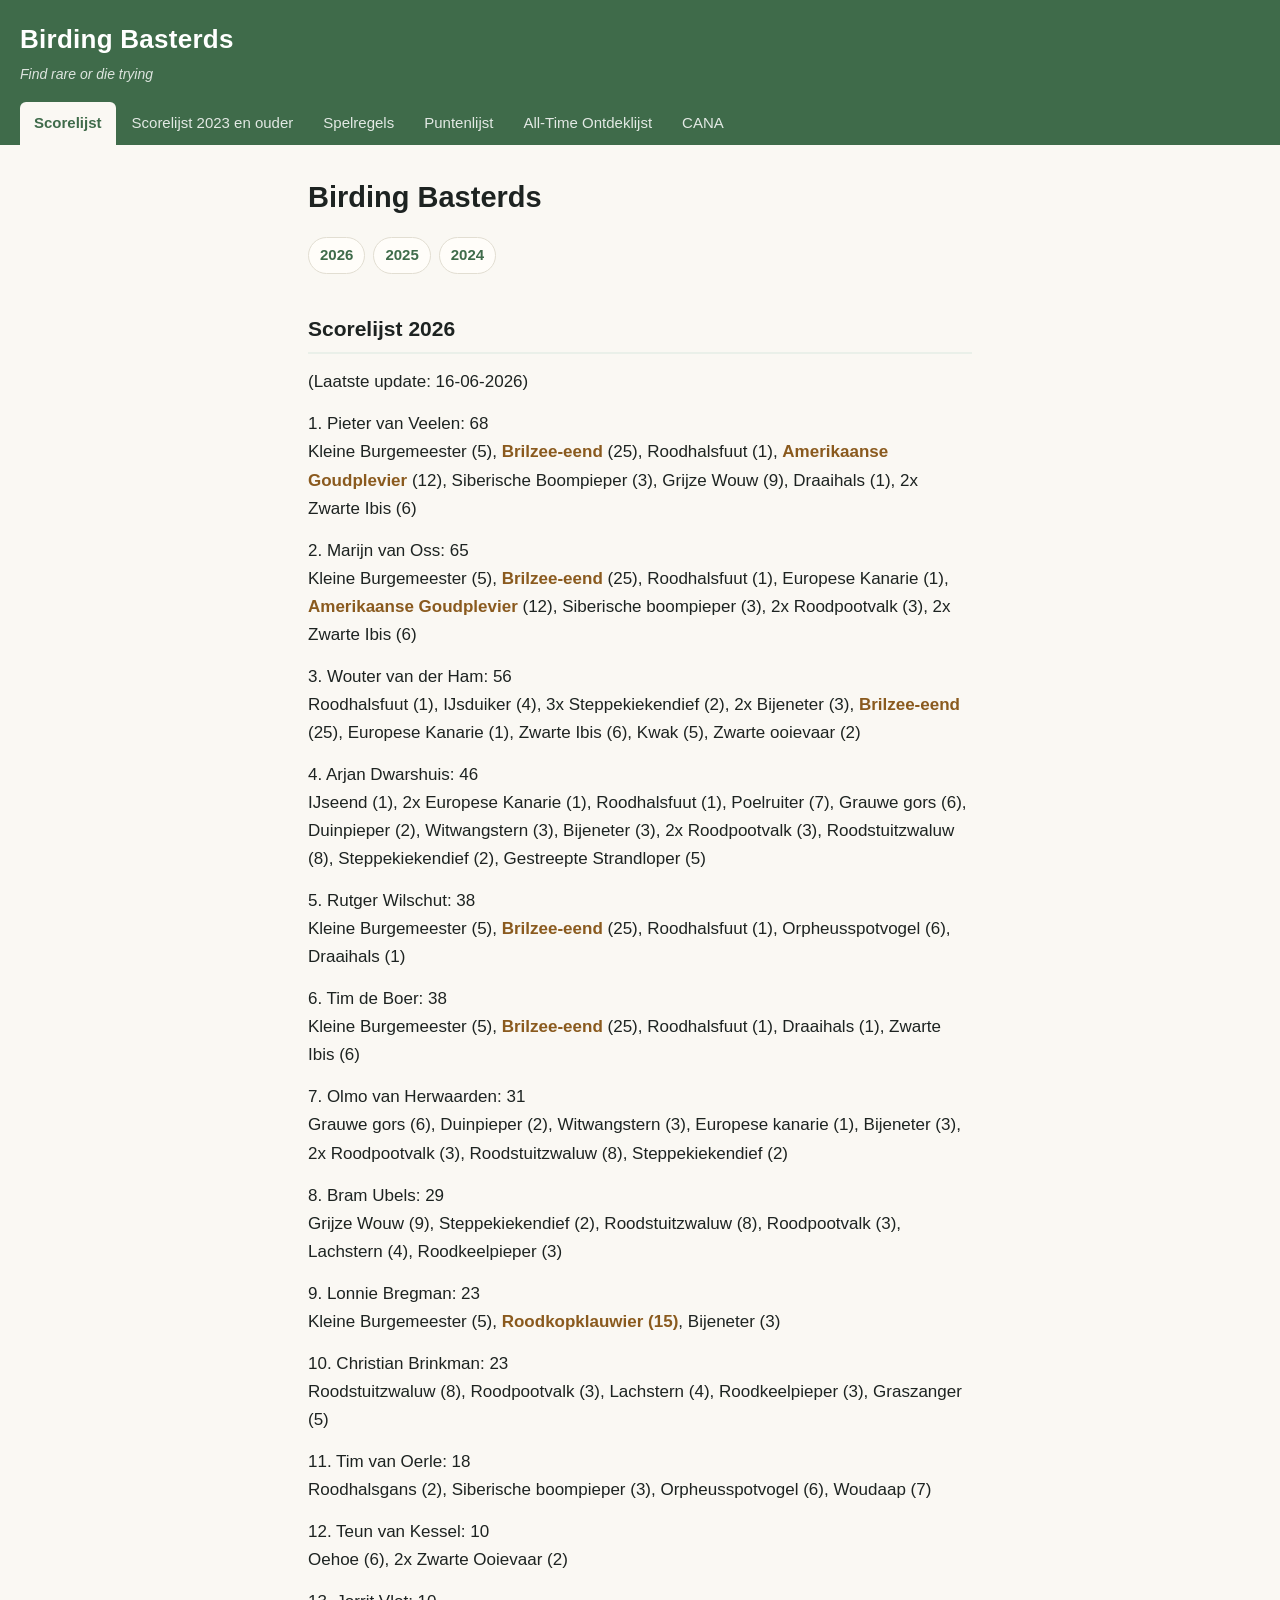
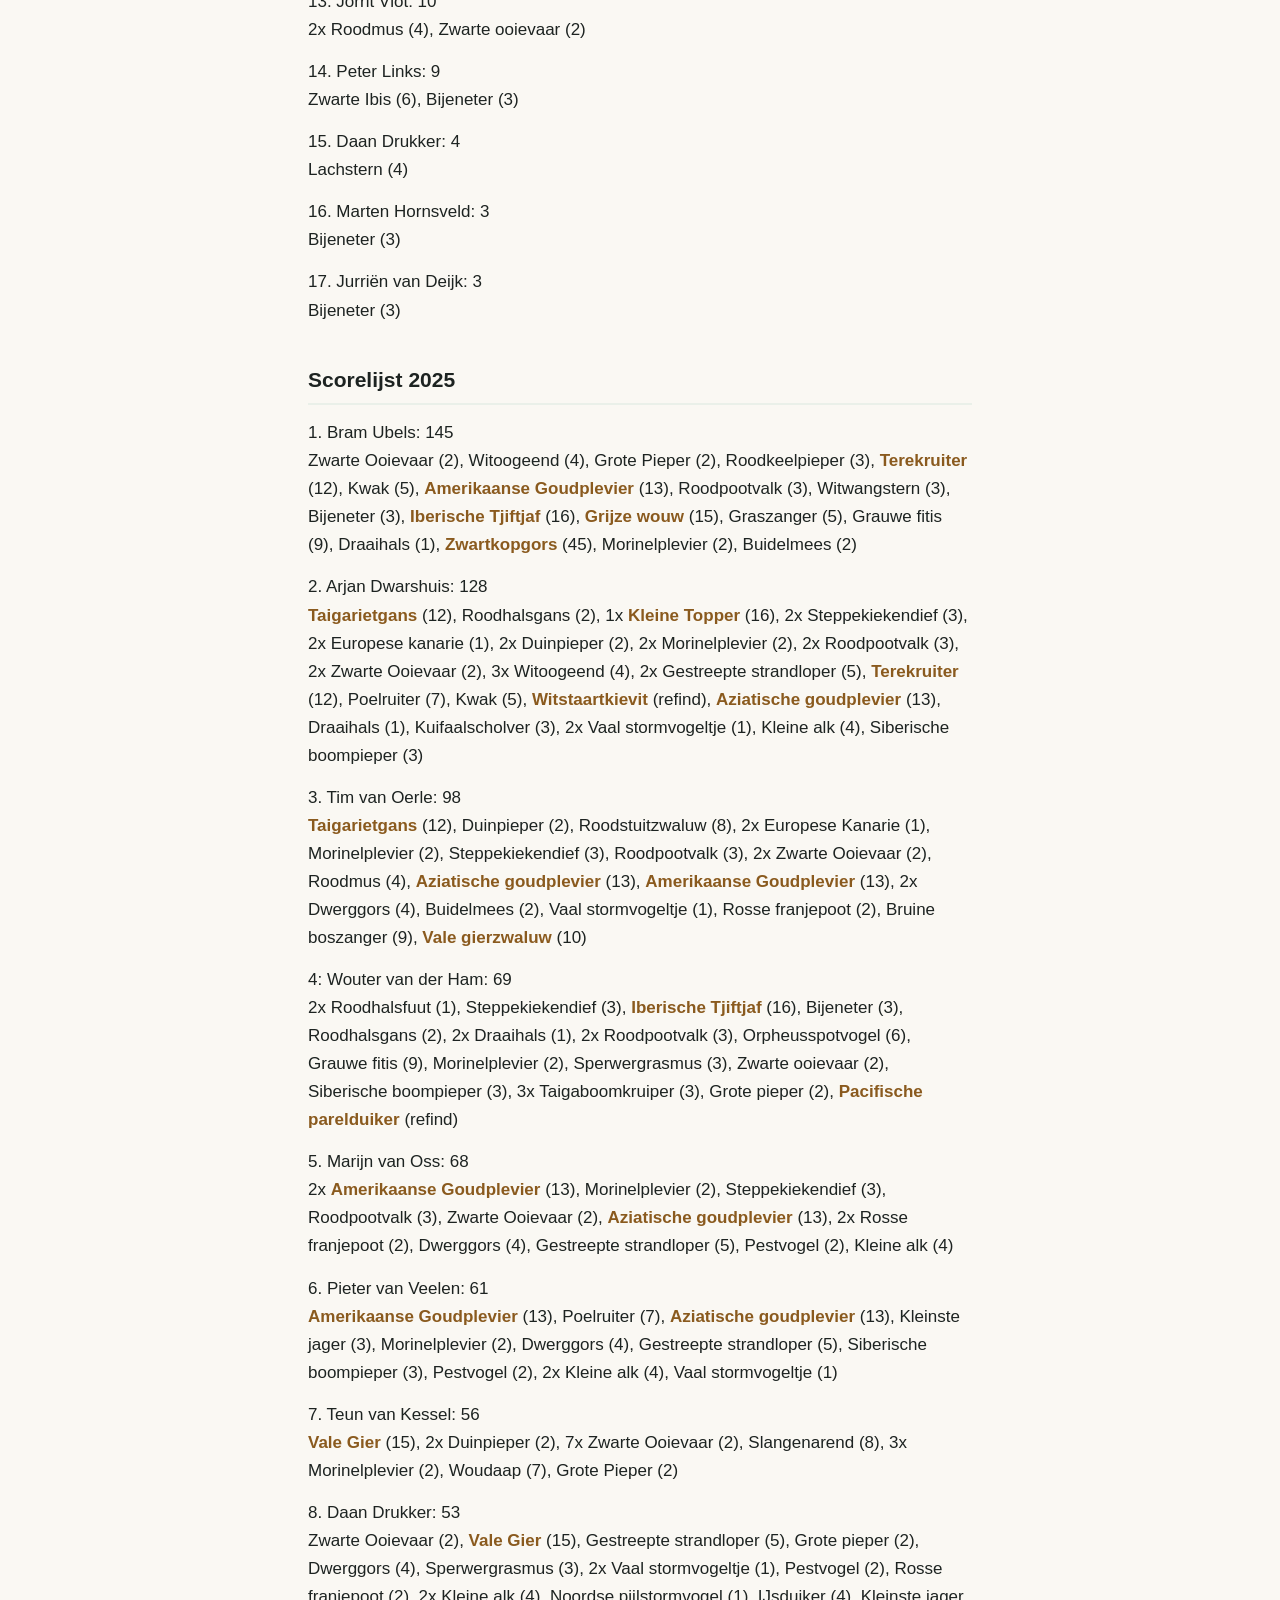
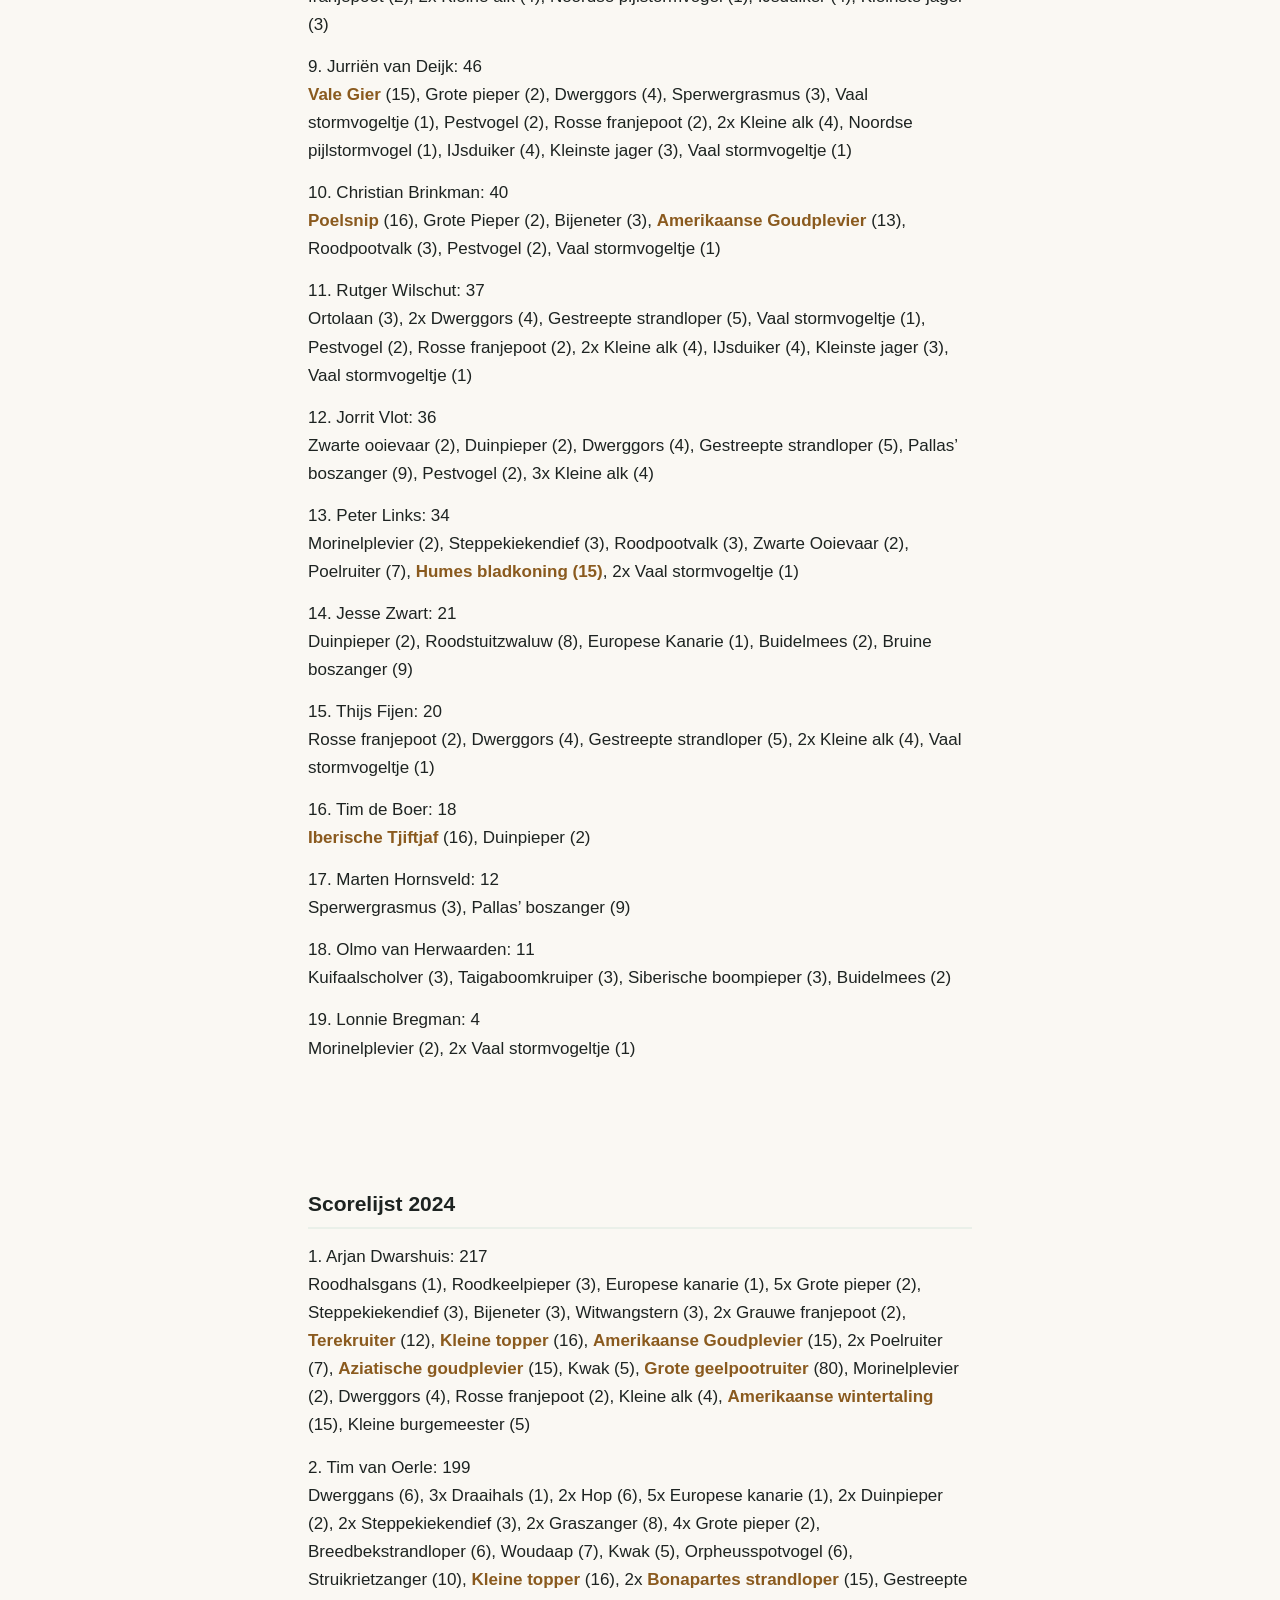
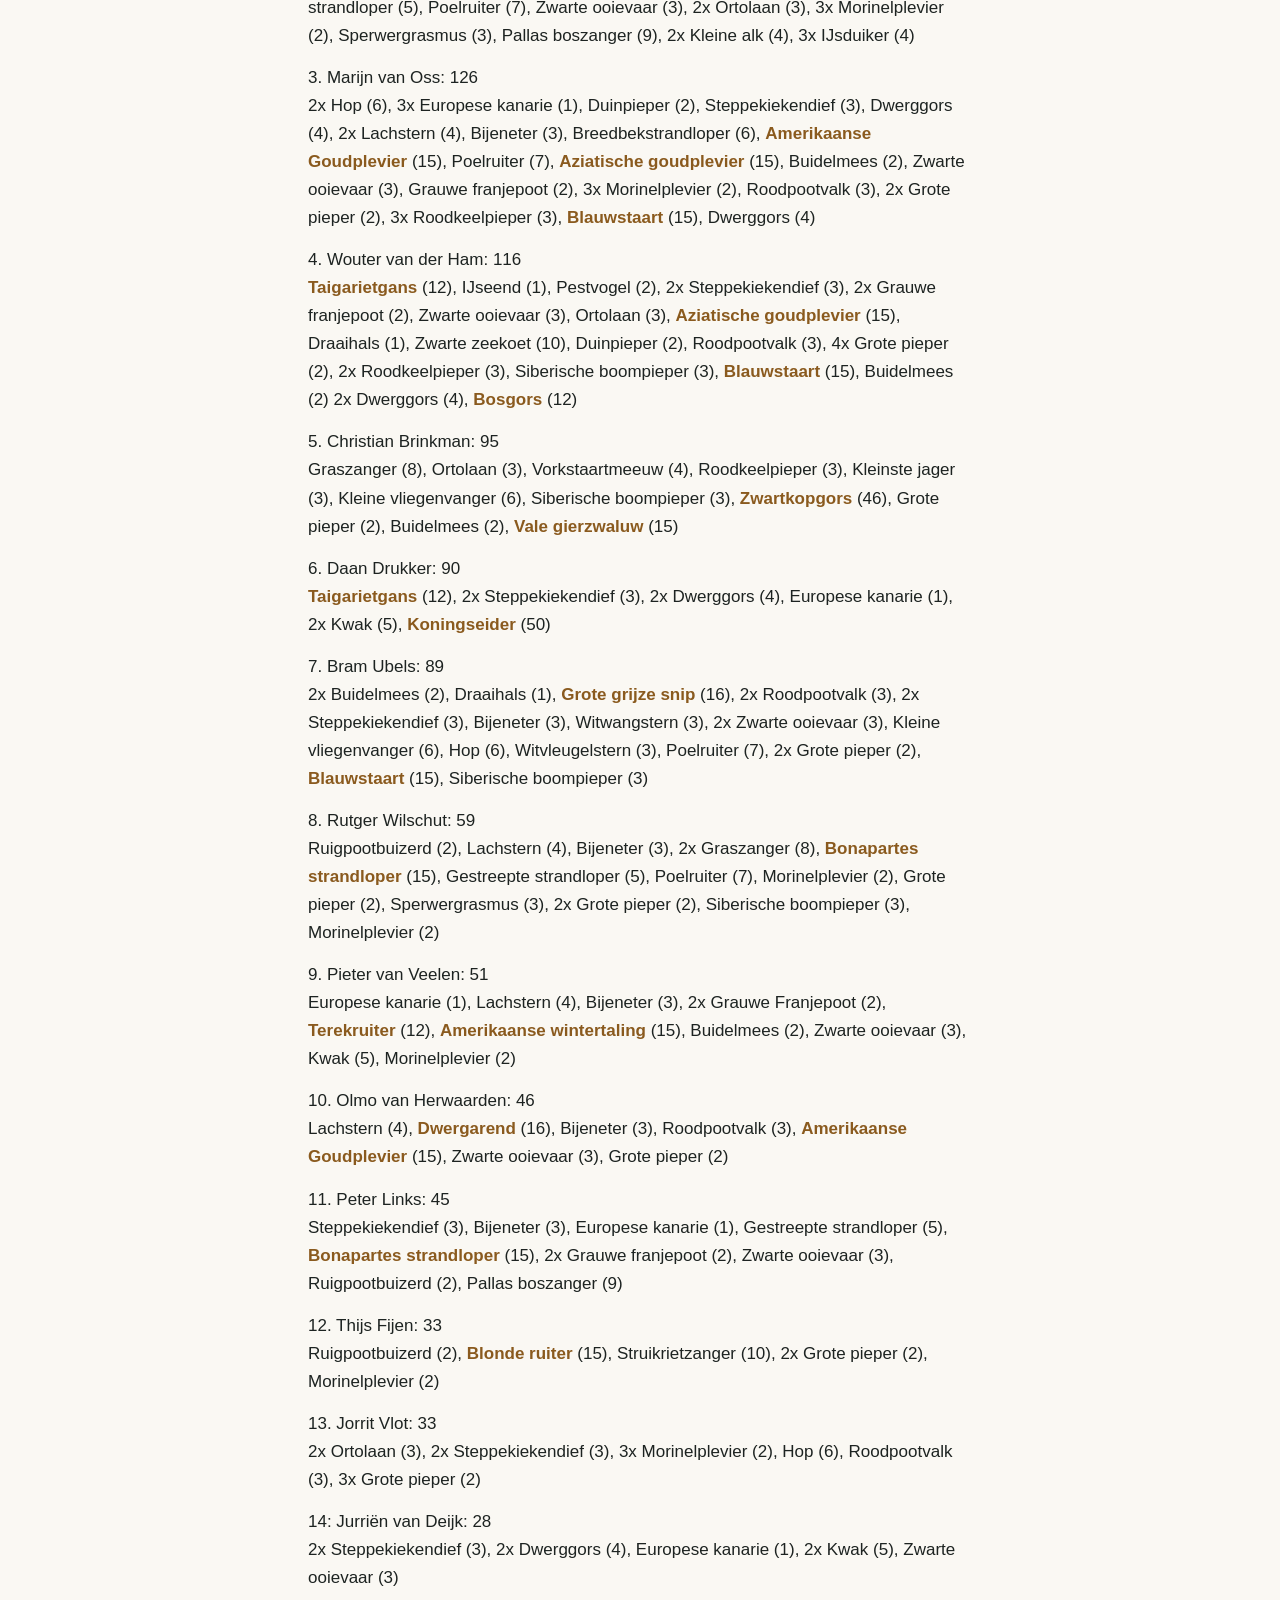
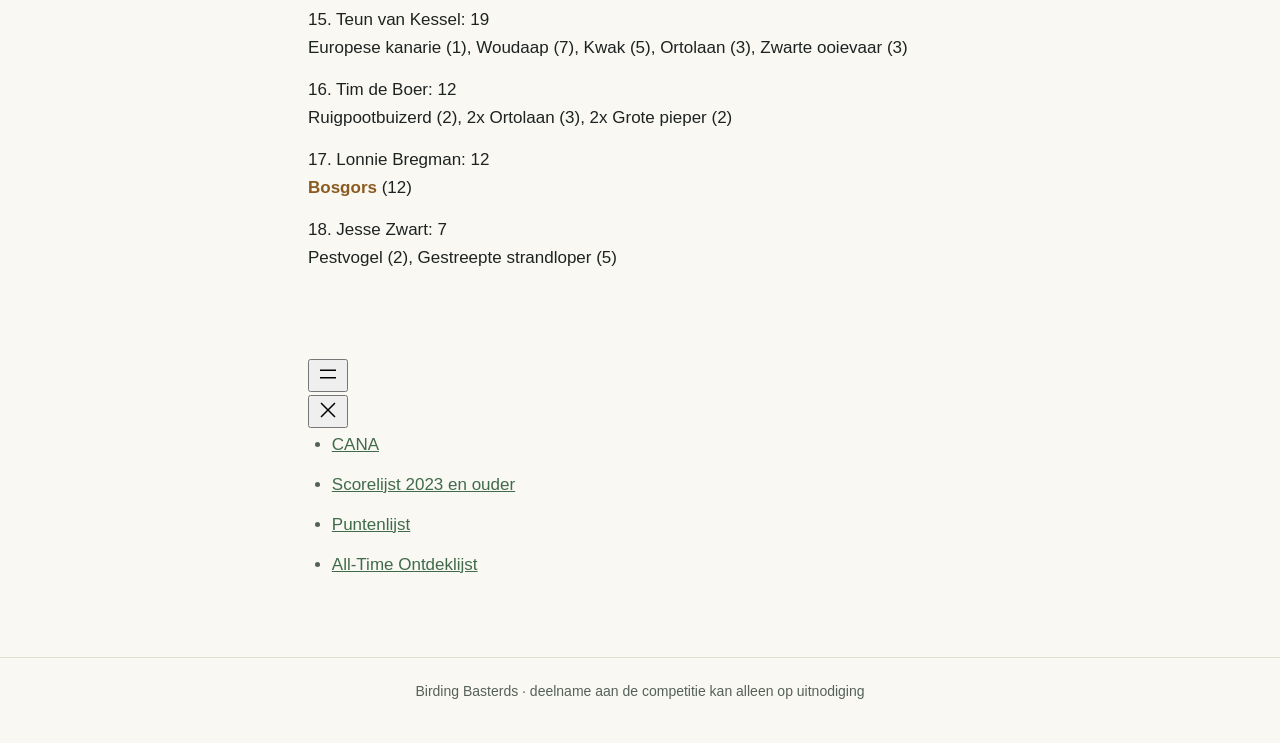
==== docs/index.html @ 986376b8 "Spelregels en CANA-lijst teruggezet uit de oude site De spelregels (puntentoekenning en de zes claim" ====
<!doctype html>
<html lang="nl">
<head>
<meta charset="utf-8">
<meta name="viewport" content="width=device-width, initial-scale=1">
<title>Birding Basterds</title>
<meta name="description" content="Scorelijst 2026 (Laatste update: 16-06-2026) 1. Pieter van Veelen: 68 Kleine Burgemeester (5), Brilzee-eend (25), Roodhalsfuut (1), Amerikaanse Goudplev...">
<link rel="stylesheet" href="assets/style.css?v=d1066ccc">
<link rel="icon" href="data:image/svg+xml,<svg xmlns='http://www.w3.org/2000/svg' viewBox='0 0 100 100'><text y='.9em' font-size='90'>&#129413;</text></svg>">
</head>
<body data-page="index">
<header class="site">
  <a class="brand" href="">
    <span class="brand__name">Birding Basterds</span>
    <span class="brand__motto">Find rare or die trying</span>
  </a>
  <nav class="nav"><a href="./" aria-current="page">Scorelijst</a><a href="scorelijst-archief/">Scorelijst 2023 en ouder</a><a href="spelregels/">Spelregels</a><a href="puntenlijst/">Puntenlijst</a><a href="all-time-ontdeklijst/">All-Time Ontdeklijst</a><a href="cana/">CANA</a></nav>
</header>
<main class="wrap">
  <h1>Birding Basterds</h1>
  <ul class="years"><li><a href="#s2026">2026</a></li><li><a href="#s2025">2025</a></li><li><a href="#s2024">2024</a></li></ul>
<h2 id="s2026">Scorelijst 2026</h2>

<p class="update">(Laatste update: 16-06-2026)</p>

<p>1. Pieter van Veelen: 68<br>Kleine Burgemeester (5), <strong>Brilzee-eend</strong> (25), Roodhalsfuut (1), <strong>Amerikaanse Goudplevier</strong> (12), Siberische Boompieper (3), Grijze Wouw (9), Draaihals (1), 2x Zwarte Ibis (6)</p>

<p>2. Marijn van Oss: 65<br>Kleine Burgemeester (5), <strong>Brilzee-eend</strong> (25), Roodhalsfuut (1), Europese Kanarie (1), <strong>Amerikaanse Goudplevier</strong> (12), Siberische boompieper (3), 2x Roodpootvalk (3), 2x Zwarte Ibis (6)</p>

<p>3. Wouter van der Ham: 56<br>Roodhalsfuut (1), IJsduiker (4), 3x Steppekiekendief (2), 2x Bijeneter (3), <strong>Brilzee-eend</strong> (25), Europese Kanarie (1), Zwarte Ibis (6), Kwak (5), Zwarte ooievaar (2)</p>

<p>4. Arjan Dwarshuis: 46<br>IJseend (1), 2x Europese Kanarie (1), Roodhalsfuut (1), Poelruiter (7), Grauwe gors (6), Duinpieper (2), Witwangstern (3), Bijeneter (3), 2x Roodpootvalk (3), Roodstuitzwaluw (8), Steppekiekendief (2), Gestreepte Strandloper (5)</p>

<p>5. Rutger Wilschut: 38<br>Kleine Burgemeester (5), <strong>Brilzee-eend</strong> (25), Roodhalsfuut (1), Orpheusspotvogel (6), Draaihals (1)</p>

<p>6. Tim de Boer: 38<br>Kleine Burgemeester (5), <strong>Brilzee-eend</strong> (25), Roodhalsfuut (1), Draaihals (1), Zwarte Ibis (6)</p>

<p>7. Olmo van Herwaarden: 31<br>Grauwe gors (6), Duinpieper (2), Witwangstern (3), Europese kanarie (1), Bijeneter (3), 2x Roodpootvalk (3), Roodstuitzwaluw (8), Steppekiekendief (2)</p>

<p>8. Bram Ubels: 29<br>Grijze Wouw (9), Steppekiekendief (2), Roodstuitzwaluw (8), Roodpootvalk (3), Lachstern (4), Roodkeelpieper (3)</p>

<p>9. Lonnie Bregman: 23<br>Kleine Burgemeester (5), <strong>Roodkopklauwier (15)</strong>, Bijeneter (3)</p>

<p>10. Christian Brinkman: 23<br>Roodstuitzwaluw (8), Roodpootvalk (3), Lachstern (4), Roodkeelpieper (3), Graszanger (5)</p>

<p>11. Tim van Oerle: 18<br>Roodhalsgans (2), Siberische boompieper (3), Orpheusspotvogel (6), Woudaap (7)</p>

<p>12. Teun van Kessel: 10<br>Oehoe (6), 2x Zwarte Ooievaar (2)</p>

<p>13. Jorrit Vlot: 10<br>2x Roodmus (4), Zwarte ooievaar (2)</p>

<p>14. Peter Links: 9<br>Zwarte Ibis (6), Bijeneter (3)</p>

<p>15. Daan Drukker: 4<br>Lachstern (4)</p>

<p>16. Marten Hornsveld: 3<br>Bijeneter (3)</p>

<p>17. Jurriën van Deijk: 3<br>Bijeneter (3)</p>

<h2 id="s2025">Scorelijst 2025</h2>

<p>1. Bram Ubels: 145<br>Zwarte Ooievaar (2), Witoogeend (4), Grote Pieper (2), Roodkeelpieper (3), <strong>Terekruiter</strong> (12), Kwak (5), <strong>Amerikaanse Goudplevier</strong> (13), Roodpootvalk (3), Witwangstern (3), Bijeneter (3), <strong>Iberische Tjiftjaf</strong> (16), <strong>Grijze wouw </strong>(15), Graszanger (5), Grauwe fitis (9), Draaihals (1), <strong>Zwartkopgors </strong>(45), Morinelplevier (2), Buidelmees (2)</p>

<p>2. Arjan Dwarshuis: 128<br><strong>Taigarietgans</strong> (12), Roodhalsgans (2), 1x <strong>Kleine Topper</strong> (16), 2x Steppekiekendief (3), 2x Europese kanarie (1), 2x Duinpieper (2), 2x Morinelplevier (2), 2x Roodpootvalk (3), 2x Zwarte Ooievaar (2), 3x Witoogeend (4), 2x Gestreepte strandloper (5), <strong>Terekruiter</strong> (12), Poelruiter (7), Kwak (5), <strong>Witstaartkievit</strong> (refind), <strong>Aziatische goudplevier</strong> (13), Draaihals (1), Kuifaalscholver (3), 2x Vaal stormvogeltje (1), Kleine alk (4), Siberische boompieper (3)</p>

<p>3. Tim van Oerle: 98<br><strong>Taigarietgans</strong> (12), Duinpieper (2), Roodstuitzwaluw (8), 2x Europese Kanarie (1), Morinelplevier (2), Steppekiekendief (3), Roodpootvalk (3), 2x Zwarte Ooievaar (2), Roodmus (4), <strong>Aziatische goudplevier</strong> (13), <strong>Amerikaanse Goudplevier</strong> (13), 2x Dwerggors (4), Buidelmees (2), Vaal stormvogeltje (1), Rosse franjepoot (2), Bruine boszanger (9), <strong>Vale gierzwaluw</strong> (10)</p>

<p>4: Wouter van der Ham: 69<br>2x Roodhalsfuut (1), Steppekiekendief (3), <strong>Iberische Tjiftjaf</strong> (16), Bijeneter (3), Roodhalsgans (2), 2x Draaihals (1), 2x Roodpootvalk (3), Orpheusspotvogel (6), Grauwe fitis (9), Morinelplevier (2), Sperwergrasmus (3), Zwarte ooievaar (2), Siberische boompieper (3), 3x Taigaboomkruiper (3), Grote pieper (2), <strong>Pacifische parelduiker </strong>(refind)</p>

<p>5. Marijn van Oss: 68<br>2x <strong>Amerikaanse Goudplevier</strong> (13), Morinelplevier (2), Steppekiekendief (3), Roodpootvalk (3), Zwarte Ooievaar (2), <strong>Aziatische goudplevier</strong> (13), 2x Rosse franjepoot (2), Dwerggors (4), Gestreepte strandloper (5), Pestvogel (2), Kleine alk (4)</p>

<p>6. Pieter van Veelen: 61<br><strong>Amerikaanse Goudplevier</strong> (13), Poelruiter (7), <strong>Aziatische goudplevier</strong> (13), Kleinste jager (3), Morinelplevier (2), Dwerggors (4), Gestreepte strandloper (5), Siberische boompieper (3), Pestvogel (2), 2x Kleine alk (4), Vaal stormvogeltje (1)</p>

<p>7. Teun van Kessel: 56<br><strong>Vale Gier</strong> (15), 2x Duinpieper (2), 7x Zwarte Ooievaar (2), Slangenarend (8), 3x Morinelplevier (2), Woudaap (7), Grote Pieper (2)</p>

<p>8. Daan Drukker: 53<br>Zwarte Ooievaar (2), <strong>Vale Gier</strong> (15), Gestreepte strandloper (5), Grote pieper (2), Dwerggors (4), Sperwergrasmus (3), 2x Vaal stormvogeltje (1), Pestvogel (2), Rosse franjepoot (2), 2x Kleine alk (4), Noordse pijlstormvogel (1), IJsduiker (4), Kleinste jager (3)</p>

<p>9. Jurriën van Deijk: 46<br><strong>Vale Gier</strong> (15), Grote pieper (2), Dwerggors (4), Sperwergrasmus (3), Vaal stormvogeltje (1), Pestvogel (2), Rosse franjepoot (2), 2x Kleine alk (4), Noordse pijlstormvogel (1), IJsduiker (4), Kleinste jager (3), Vaal stormvogeltje (1)</p>

<p>10. Christian Brinkman: 40<br><strong>Poelsnip</strong> (16), Grote Pieper (2), Bijeneter (3), <strong>Amerikaanse Goudplevier</strong> (13), Roodpootvalk (3), Pestvogel (2), Vaal stormvogeltje (1)</p>

<p>11. Rutger Wilschut: 37<br>Ortolaan (3), 2x Dwerggors (4), Gestreepte strandloper (5), Vaal stormvogeltje (1), Pestvogel (2), Rosse franjepoot (2), 2x Kleine alk (4), IJsduiker (4), Kleinste jager (3), Vaal stormvogeltje (1)</p>

<p>12. Jorrit Vlot: 36<br>Zwarte ooievaar (2), Duinpieper (2), Dwerggors (4), Gestreepte strandloper (5), Pallas&#8217; boszanger (9), Pestvogel (2), 3x Kleine alk (4)</p>

<p>13. Peter Links: 34<br>Morinelplevier (2), Steppekiekendief (3), Roodpootvalk (3), Zwarte Ooievaar (2), Poelruiter (7), <strong>Humes bladkoning (15)</strong>, 2x Vaal stormvogeltje (1)</p>

<p>14. Jesse Zwart: 21<br>Duinpieper (2), Roodstuitzwaluw (8), Europese Kanarie (1), Buidelmees (2), Bruine boszanger (9)</p>

<p>15. Thijs Fijen: 20<br>Rosse franjepoot (2), Dwerggors (4), Gestreepte strandloper (5), 2x Kleine alk (4), Vaal stormvogeltje (1)</p>

<p>16. Tim de Boer: 18<br><strong>Iberische Tjiftjaf</strong> (16), Duinpieper (2)</p>

<p>17. Marten Hornsveld: 12<br>Sperwergrasmus (3), Pallas&#8217; boszanger (9) </p>

<p>18. Olmo van Herwaarden: 11<br>Kuifaalscholver (3), Taigaboomkruiper (3), Siberische boompieper (3), Buidelmees (2)</p>

<p>19. Lonnie Bregman: 4<br>Morinelplevier (2), 2x Vaal stormvogeltje (1)</p>

<div style="padding-top:8vh;padding-bottom:8vh">
<h2 id="s2024">Scorelijst 2024</h2>

<p>1. Arjan Dwarshuis: 217 <br>Roodhalsgans (1), Roodkeelpieper (3), Europese kanarie (1), 5x Grote pieper (2), Steppekiekendief (3), Bijeneter (3), Witwangstern (3), 2x Grauwe franjepoot (2), <strong>Terekruiter</strong> (12), <strong>Kleine topper</strong> (16), <strong>Amerikaanse Goudplevier</strong> (15), 2x Poelruiter (7), <strong>Aziatische goudplevier</strong> (15), Kwak (5), <strong>Grote geelpootruiter</strong> (80), Morinelplevier (2), Dwerggors (4), Rosse franjepoot (2), Kleine alk (4), <strong>Amerikaanse wintertaling</strong> (15), Kleine burgemeester (5)</p>

<p>2. Tim van Oerle: 199<br>Dwerggans (6), 3x Draaihals (1), 2x Hop (6), 5x Europese kanarie (1), 2x Duinpieper (2), 2x Steppekiekendief (3), 2x Graszanger (8), 4x Grote pieper (2), Breedbekstrandloper (6), Woudaap (7), Kwak (5), Orpheusspotvogel (6), Struikrietzanger (10), <strong>Kleine topper</strong> (16), 2x <strong>Bonapartes strandloper</strong> (15), Gestreepte strandloper (5), Poelruiter (7), Zwarte ooievaar (3), 2x Ortolaan (3), 3x Morinelplevier (2), Sperwergrasmus (3), Pallas boszanger (9), 2x Kleine alk (4), 3x IJsduiker (4)</p>

<p>3. Marijn van Oss: 126 <br>2x Hop (6), 3x Europese kanarie (1), Duinpieper (2), Steppekiekendief (3), Dwerggors (4), 2x Lachstern (4), Bijeneter (3), Breedbekstrandloper (6), <strong>Amerikaanse Goudplevier</strong> (15), Poelruiter (7), <strong>Aziatische goudplevier</strong> (15), Buidelmees (2), Zwarte ooievaar (3), Grauwe franjepoot (2), 3x Morinelplevier (2), Roodpootvalk (3), 2x Grote pieper (2), 3x Roodkeelpieper (3), <strong>Blauwstaart</strong> (15), Dwerggors (4)</p>

<p>4. Wouter van der Ham: 116 <br><strong>Taigarietgans</strong> (12), IJseend (1), Pestvogel (2), 2x Steppekiekendief (3), 2x Grauwe franjepoot (2), Zwarte ooievaar (3), Ortolaan (3), <strong>Aziatische goudplevier</strong> (15), Draaihals (1), Zwarte zeekoet (10), Duinpieper (2), Roodpootvalk (3), 4x Grote pieper (2), 2x Roodkeelpieper (3), Siberische boompieper (3), <strong>Blauwstaart</strong> (15), Buidelmees (2) 2x Dwerggors (4), <strong>Bosgors</strong> (12)</p>

<p>5. Christian Brinkman: 95 <br>Graszanger (8), Ortolaan (3), Vorkstaartmeeuw (4), Roodkeelpieper (3), Kleinste jager (3), Kleine vliegenvanger (6), Siberische boompieper (3), <strong>Zwartkopgors</strong> (46), Grote pieper (2), Buidelmees (2), <strong>Vale gierzwaluw</strong> (15)</p>

<p>6. Daan Drukker: 90<br><strong>Taigarietgans</strong> (12), 2x Steppekiekendief (3), 2x Dwerggors (4), Europese kanarie (1), 2x Kwak (5), <strong>Koningseider</strong> (50)</p>

<p>7. Bram Ubels: 89<br>2x Buidelmees (2), Draaihals (1), <strong>Grote grijze snip</strong> (16), 2x Roodpootvalk (3), 2x Steppekiekendief (3), Bijeneter (3), Witwangstern (3), 2x Zwarte ooievaar (3), Kleine vliegenvanger (6), Hop (6), Witvleugelstern (3), Poelruiter (7), 2x Grote pieper (2), <strong>Blauwstaart</strong> (15), Siberische boompieper (3)</p>

<p>8. Rutger Wilschut: 59 <br>Ruigpootbuizerd (2), Lachstern (4), Bijeneter (3), 2x Graszanger (8), <strong>Bonapartes strandloper</strong> (15), Gestreepte strandloper (5), Poelruiter (7), Morinelplevier (2), Grote pieper (2), Sperwergrasmus (3), 2x Grote pieper (2), Siberische boompieper (3), Morinelplevier (2)</p>

<p>9. Pieter van Veelen: 51 <br>Europese kanarie (1), Lachstern (4), Bijeneter (3), 2x Grauwe Franjepoot (2), <strong>Terekruiter</strong> (12), <strong>Amerikaanse wintertaling</strong> (15), Buidelmees (2), Zwarte ooievaar (3), Kwak (5), Morinelplevier (2)</p>

<p>10. Olmo van Herwaarden: 46<br>Lachstern (4), <strong>Dwergarend</strong> (16), Bijeneter (3), Roodpootvalk (3), <strong>Amerikaanse Goudplevier</strong> (15), Zwarte ooievaar (3), Grote pieper (2)</p>

<p>11. Peter Links: 45 <br>Steppekiekendief (3), Bijeneter (3), Europese kanarie (1), Gestreepte strandloper (5), <strong>Bonapartes strandloper</strong> (15), 2x Grauwe franjepoot (2), Zwarte ooievaar (3), Ruigpootbuizerd (2), Pallas boszanger (9) </p>

<p>12. Thijs Fijen: 33 <br>Ruigpootbuizerd (2), <strong>Blonde ruiter</strong> (15), Struikrietzanger (10), 2x Grote pieper (2), Morinelplevier (2)</p>

<p>13. Jorrit Vlot: 33 <br>2x Ortolaan (3), 2x Steppekiekendief (3), 3x Morinelplevier (2), Hop (6), Roodpootvalk (3), 3x Grote pieper (2)</p>

<p>14: Jurriën van Deijk: 28 <br>2x Steppekiekendief (3), 2x Dwerggors (4), Europese kanarie (1), 2x Kwak (5), Zwarte ooievaar (3)</p>

<p>15. Teun van Kessel: 19 <br>Europese kanarie (1), Woudaap (7), Kwak (5), Ortolaan (3), Zwarte ooievaar (3)</p>

<p>16. Tim de Boer: 12 <br>Ruigpootbuizerd (2), 2x Ortolaan (3), 2x Grote pieper (2)</p>

<p>17. Lonnie Bregman: 12 <br><strong>Bosgors</strong> (12)</p>

<p>18. Jesse Zwart: 7 <br>Pestvogel (2), Gestreepte strandloper (5)</p>

</div>

<nav aria-label="Navigation" 
		 data-wp-interactive="core/navigation" data-wp-context='{"overlayOpenedBy":{"click":false,"hover":false,"focus":false},"type":"overlay","roleAttribute":"","ariaLabel":"Menu"}'><button aria-haspopup="dialog" aria-label="Open menu" 
				data-wp-on--click="actions.openMenuOnClick"
				data-wp-on--keydown="actions.handleMenuKeydown"
			><svg width="24" height="24" xmlns="http://www.w3.org/2000/svg" viewBox="0 0 24 24" aria-hidden="true" focusable="false"><path d="M4 7.5h16v1.5H4z"></path><path d="M4 15h16v1.5H4z"></path></svg></button>
				<div  id="modal-1" 
				data-wp-class--has-modal-open="state.isMenuOpen"
				data-wp-class--is-menu-open="state.isMenuOpen"
				data-wp-watch="callbacks.initMenu"
				data-wp-on--keydown="actions.handleMenuKeydown"
				data-wp-on--focusout="actions.handleMenuFocusout"
				tabindex="-1"
			>
					<div tabindex="-1">
						<div 
				data-wp-bind--aria-modal="state.ariaModal"
				data-wp-bind--aria-label="state.ariaLabel"
				data-wp-bind--role="state.roleAttribute"
			>
							<button aria-label="Close menu" 
				data-wp-on--click="actions.closeMenuOnClick"
			><svg xmlns="http://www.w3.org/2000/svg" viewBox="0 0 24 24" width="24" height="24" aria-hidden="true" focusable="false"><path d="m13.06 12 6.47-6.47-1.06-1.06L12 10.94 5.53 4.47 4.47 5.53 10.94 12l-6.47 6.47 1.06 1.06L12 13.06l6.47 6.47 1.06-1.06L13.06 12Z"></path></svg></button>
							<div 
				data-wp-watch="callbacks.focusFirstElement"
			 id="modal-1-content">
								<ul><li><a  href="https://birdingbasterds.wordpress.com/cana/"><span>CANA</span></a></li><li><a  href="https://birdingbasterds.wordpress.com/about/"><span>Scorelijst 2023 en ouder</span></a></li><li><a  href="https://birdingbasterds.wordpress.com/puntenlijst/"><span>Puntenlijst</span></a></li><li><a  href="https://birdingbasterds.wordpress.com/all-time-ontdeklijst/"><span>All-Time Ontdeklijst</span></a></li></ul>
								
							</div>
						</div>
					</div>
				</div></nav>
</main>
<footer class="site-footer">
  <p>Birding Basterds &middot; deelname aan de competitie kan alleen op uitnodiging</p>
</footer>
</body>
</html>
---- docs/assets/style.css ----
:root{
  --ink:#1d2321;
  --ink-soft:#55605b;
  --paper:#faf8f3;
  --card:#fffdf9;
  --line:#e2ded2;
  --accent:#3f6b4a;
  --accent-soft:#eaf0e9;
  --highlight:#8a5a1e;
}
*{box-sizing:border-box}
html{scroll-behavior:smooth}
body{
  margin:0;
  background:var(--paper);
  color:var(--ink);
  font:400 17px/1.65 -apple-system,BlinkMacSystemFont,"Segoe UI",Roboto,Helvetica,Arial,sans-serif;
  -webkit-text-size-adjust:100%;
}

/* header */
.site{
  background:var(--accent);
  color:#fff;
  padding:18px 20px 0;
}
.brand{display:block;text-decoration:none;color:#fff}
.brand__name{display:block;font-size:26px;font-weight:700;letter-spacing:.01em}
.brand__motto{display:block;font-size:14px;opacity:.82;font-style:italic;margin-top:2px}
.nav{
  display:flex;flex-wrap:wrap;gap:2px;margin-top:16px;
}
.nav a{
  color:#fff;text-decoration:none;font-size:15px;
  padding:9px 14px;border-radius:6px 6px 0 0;opacity:.85;
}
.nav a:hover{opacity:1;background:rgba(255,255,255,.12)}
.nav a[aria-current="page"]{background:var(--paper);color:var(--accent);opacity:1;font-weight:600}

/* body */
.wrap{max-width:44rem;margin:0 auto;padding:34px 20px 60px}
h1{font-size:29px;line-height:1.25;margin:0 0 22px}
h2{
  font-size:21px;margin:38px 0 14px;padding-bottom:6px;
  border-bottom:2px solid var(--accent-soft);scroll-margin-top:12px;
}
h3{font-size:17.5px;margin:26px 0 8px}
p{margin:0 0 14px}
ul.punten{list-style:none;padding:0}
ul.punten li{
  padding:7px 12px;margin-bottom:5px;background:var(--card);
  border-left:3px solid var(--accent-soft);border-radius:0 4px 4px 0;
}
a{color:var(--accent)}
strong{color:var(--highlight)}
ol,ul{padding-left:1.4em;margin:0 0 18px}
li{margin-bottom:12px}
li::marker{color:var(--ink-soft);font-variant-numeric:tabular-nums}

/* soortenlijst: twee kolommen, scheelt de helft aan scrollen */
body[data-page="all-time-ontdeklijst"] ol{columns:2;column-gap:2.2rem}
body[data-page="all-time-ontdeklijst"] li{break-inside:avoid;margin-bottom:7px}
@media (max-width:620px){
  body[data-page="all-time-ontdeklijst"] ol{columns:1}
}

/* jaarnavigatie */
.years{
  display:flex;flex-wrap:wrap;gap:8px;list-style:none;padding:0;
  margin:0 0 28px;
}
.years li{margin:0}
.years a{
  display:inline-block;text-decoration:none;font-size:15px;font-weight:600;
  padding:5px 11px;border:1px solid var(--line);border-radius:999px;
  background:var(--card);
}
.years a:hover{border-color:var(--accent);background:var(--accent-soft)}

/* tabel puntenlijst */
.tablewrap{overflow-x:auto;margin:0 0 20px}
table{border-collapse:collapse;width:100%;font-size:15.5px;background:var(--card)}
td,th{border:1px solid var(--line);padding:7px 10px;text-align:left;vertical-align:top}
thead th{background:var(--accent-soft);font-weight:600;position:sticky;top:0}
body[data-page="puntenlijst"] td:nth-child(2){text-align:right;font-variant-numeric:tabular-nums;white-space:nowrap;width:5.5em}
body[data-page="puntenlijst"] td:nth-child(3){color:var(--ink-soft);font-size:14.5px}
body[data-page="cana"] td:nth-child(3){font-weight:600;white-space:nowrap}
body[data-page="cana"] table{font-size:15px}

/* footer */
.site-footer{
  border-top:1px solid var(--line);
  padding:22px 20px 40px;text-align:center;
  color:var(--ink-soft);font-size:14px;
}
.site-footer p{margin:0}

@media (max-width:600px){
  body{font-size:16.5px}
  h1{font-size:25px}
  .brand__name{font-size:22px}
  .nav a{padding:8px 11px;font-size:14.5px}
}
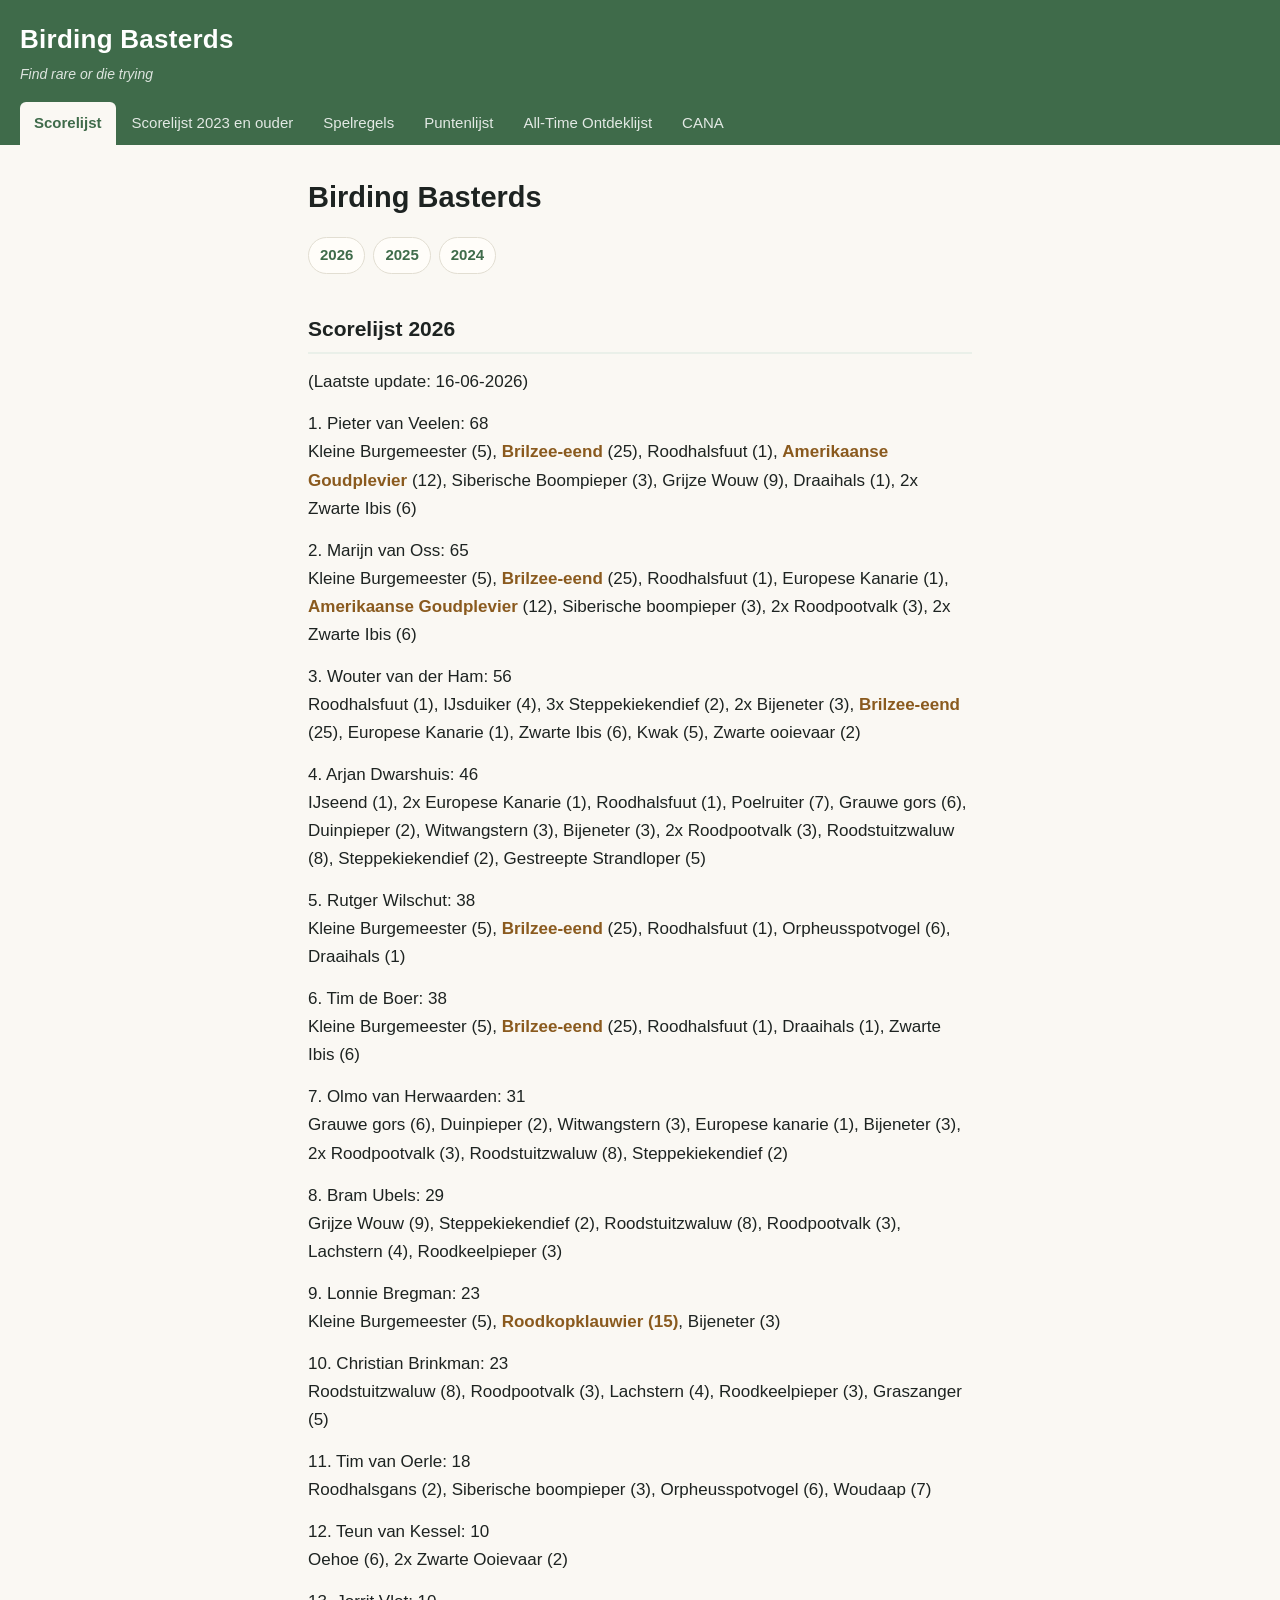
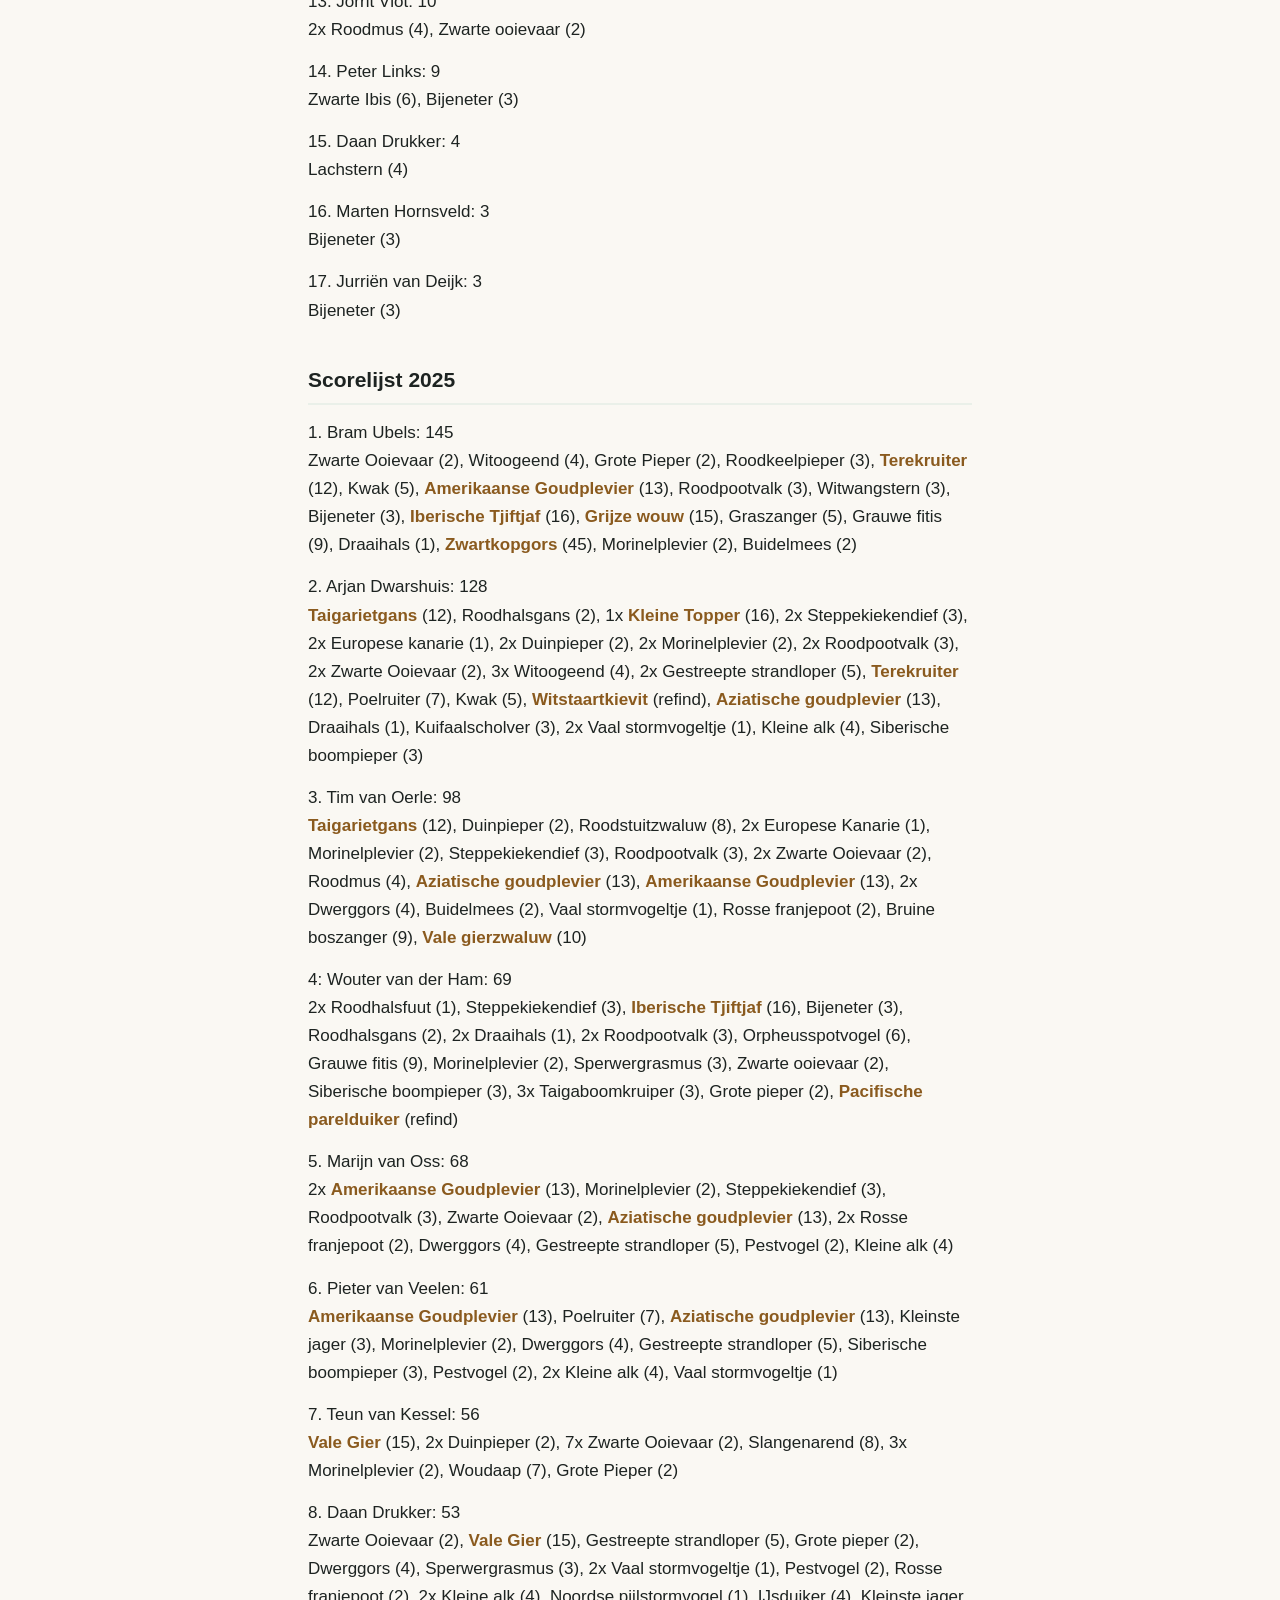
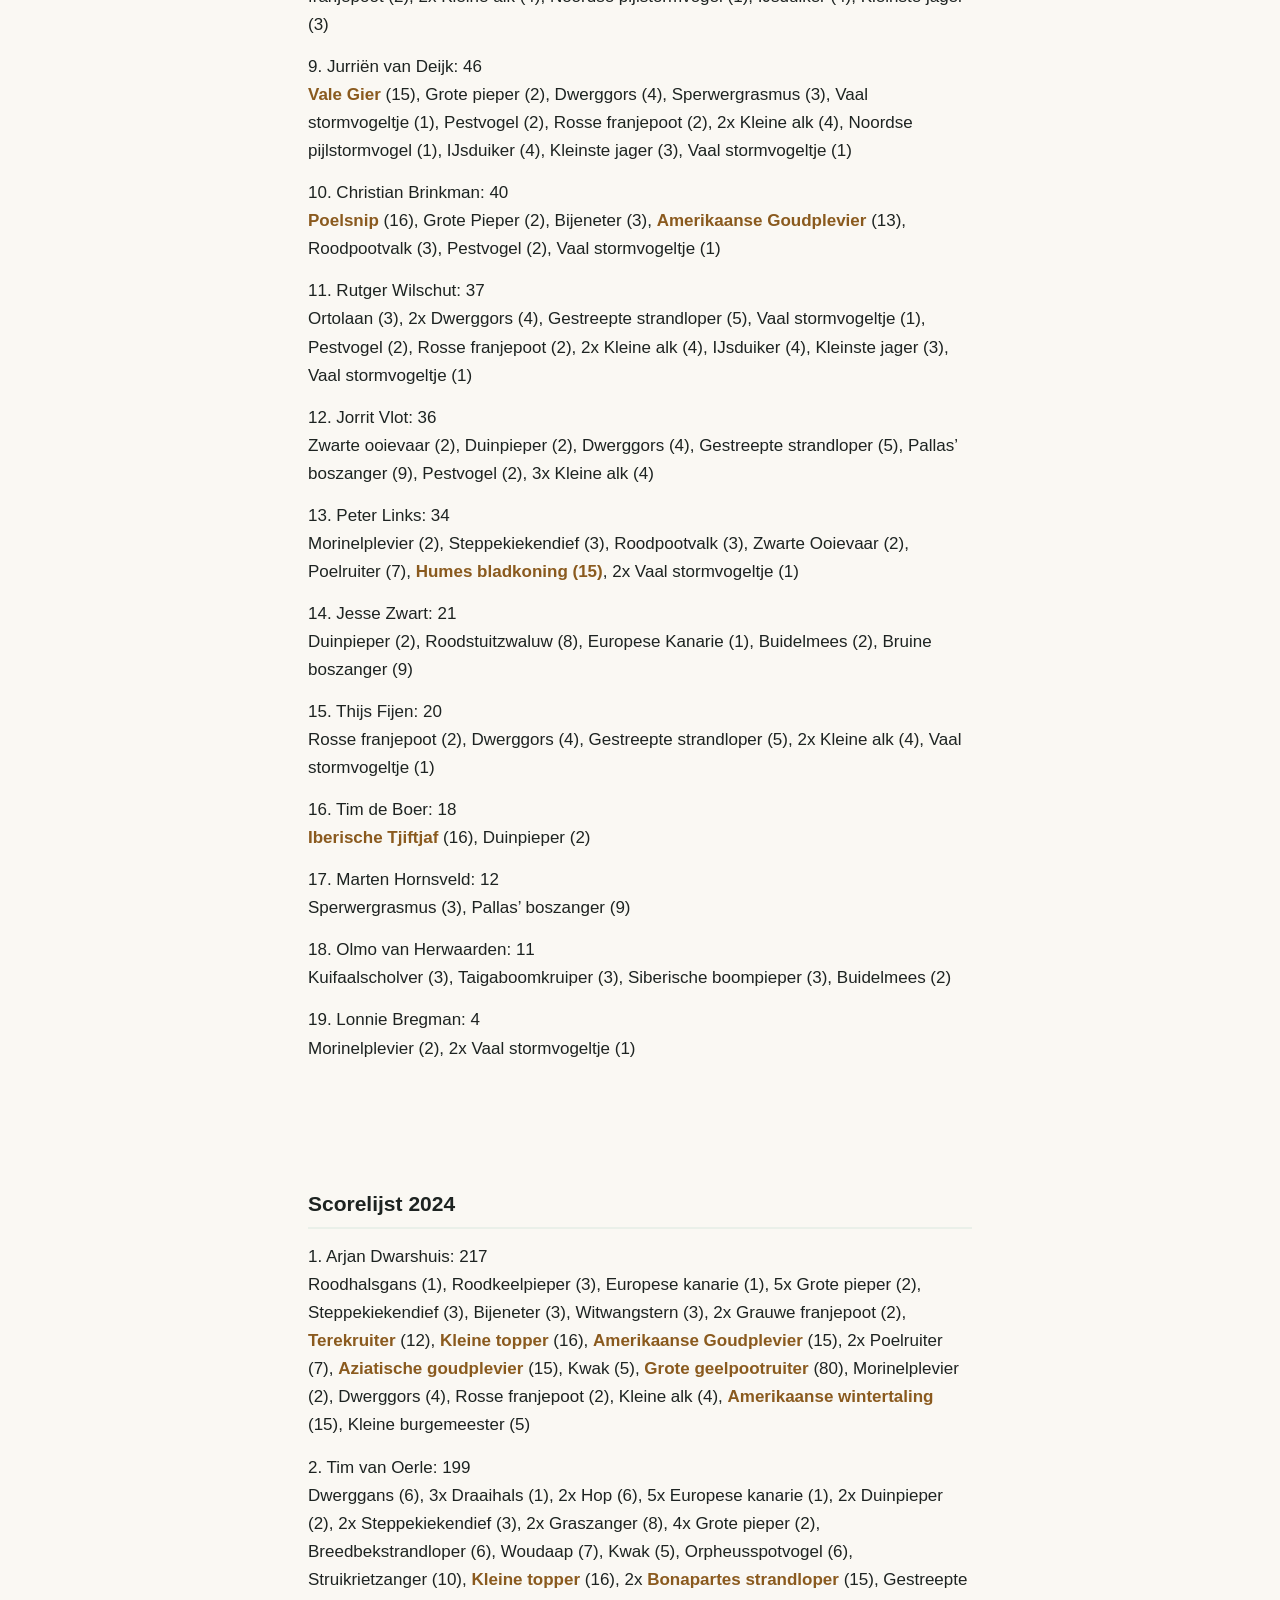
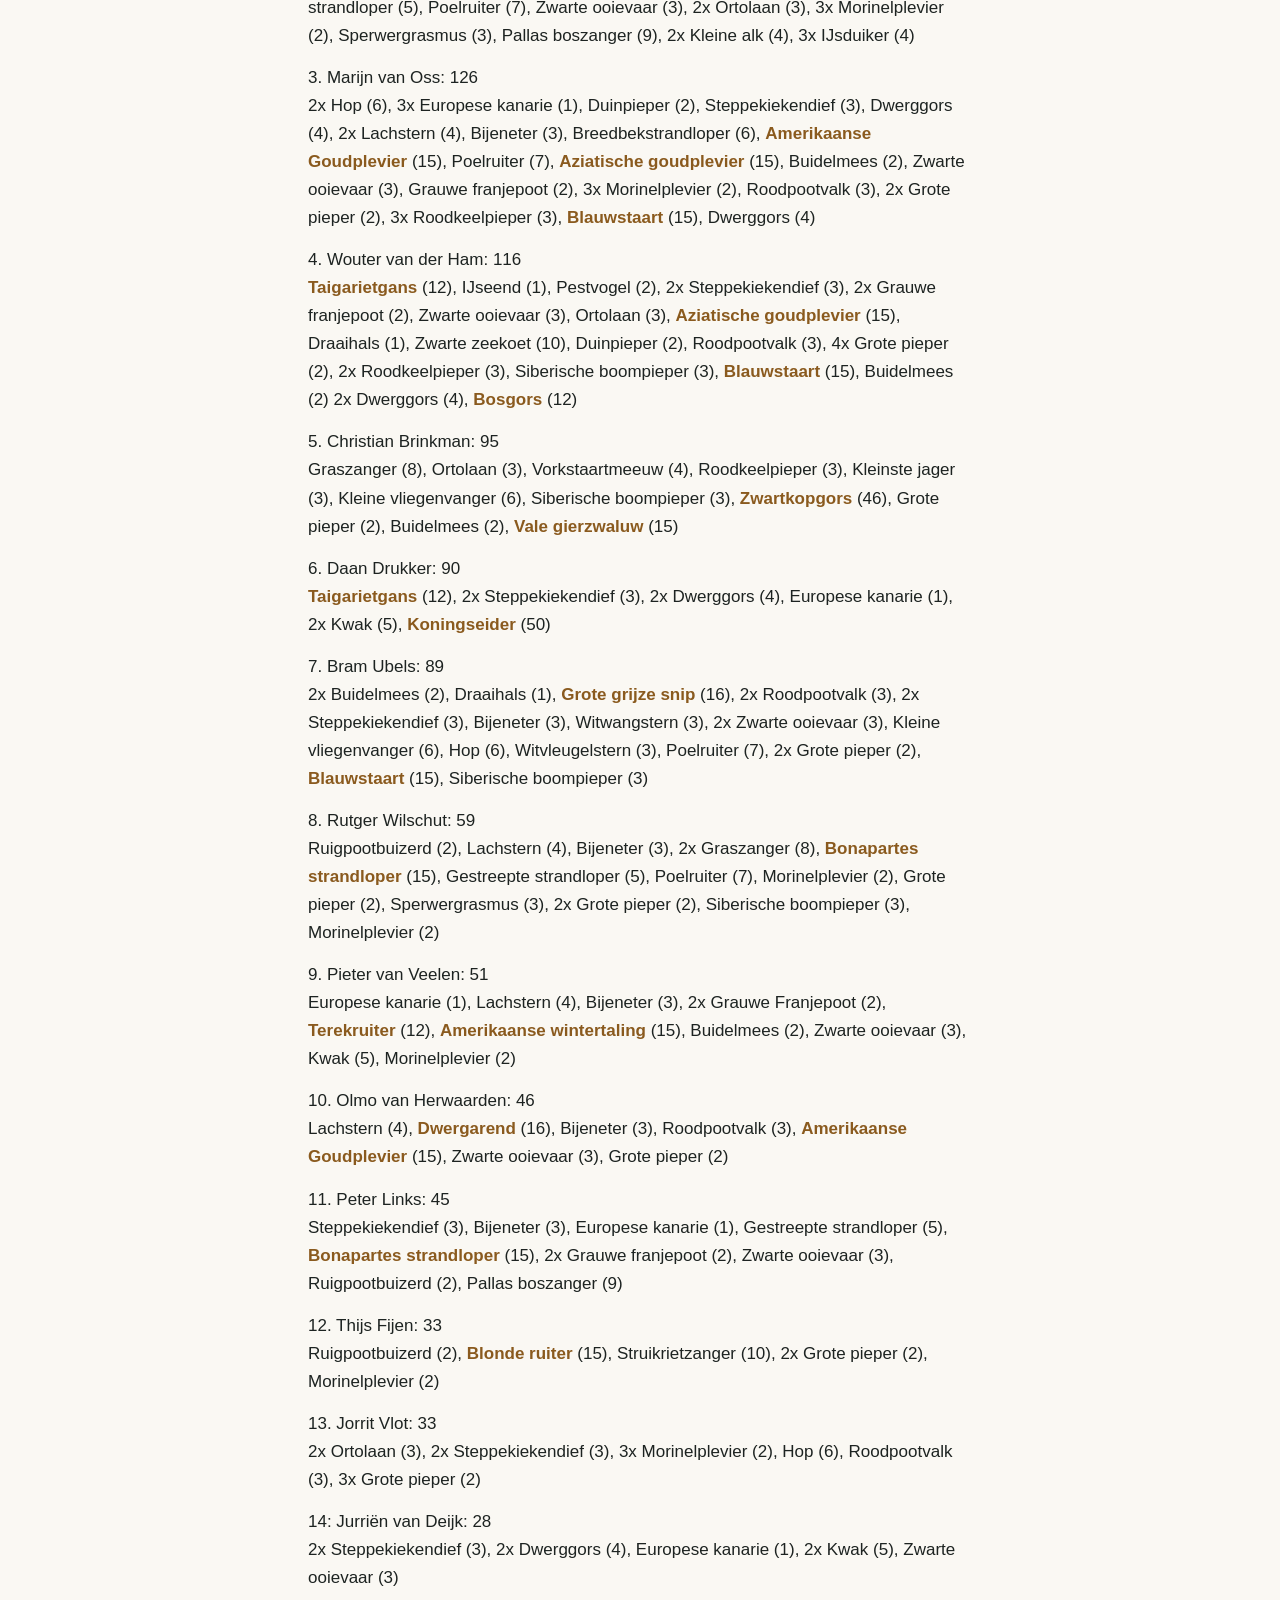
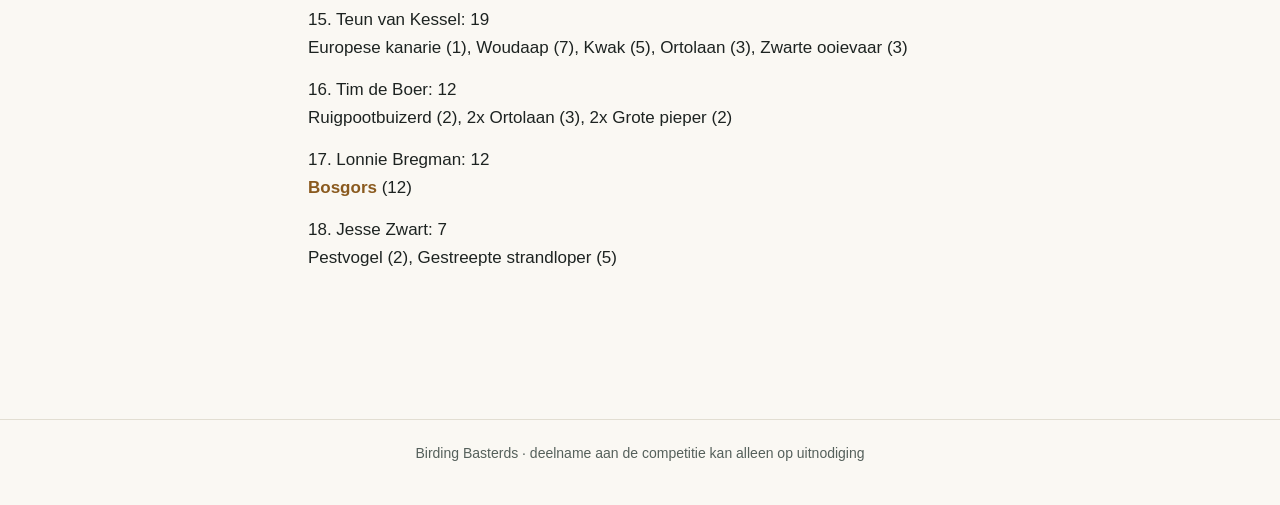
==== commit f5f5f196: "WordPress-navigatieblok uit de paginainhoud strippen De API leverde bij de homepage het menu van de " ====
--- a/docs/index.html
+++ b/docs/index.html
@@ -137,38 +137,6 @@
 <p>18. Jesse Zwart: 7 <br>Pestvogel (2), Gestreepte strandloper (5)</p>
 
 </div>
-
-<nav aria-label="Navigation" 
-		 data-wp-interactive="core/navigation" data-wp-context='{"overlayOpenedBy":{"click":false,"hover":false,"focus":false},"type":"overlay","roleAttribute":"","ariaLabel":"Menu"}'><button aria-haspopup="dialog" aria-label="Open menu" 
-				data-wp-on--click="actions.openMenuOnClick"
-				data-wp-on--keydown="actions.handleMenuKeydown"
-			><svg width="24" height="24" xmlns="http://www.w3.org/2000/svg" viewBox="0 0 24 24" aria-hidden="true" focusable="false"><path d="M4 7.5h16v1.5H4z"></path><path d="M4 15h16v1.5H4z"></path></svg></button>
-				<div  id="modal-1" 
-				data-wp-class--has-modal-open="state.isMenuOpen"
-				data-wp-class--is-menu-open="state.isMenuOpen"
-				data-wp-watch="callbacks.initMenu"
-				data-wp-on--keydown="actions.handleMenuKeydown"
-				data-wp-on--focusout="actions.handleMenuFocusout"
-				tabindex="-1"
-			>
-					<div tabindex="-1">
-						<div 
-				data-wp-bind--aria-modal="state.ariaModal"
-				data-wp-bind--aria-label="state.ariaLabel"
-				data-wp-bind--role="state.roleAttribute"
-			>
-							<button aria-label="Close menu" 
-				data-wp-on--click="actions.closeMenuOnClick"
-			><svg xmlns="http://www.w3.org/2000/svg" viewBox="0 0 24 24" width="24" height="24" aria-hidden="true" focusable="false"><path d="m13.06 12 6.47-6.47-1.06-1.06L12 10.94 5.53 4.47 4.47 5.53 10.94 12l-6.47 6.47 1.06 1.06L12 13.06l6.47 6.47 1.06-1.06L13.06 12Z"></path></svg></button>
-							<div 
-				data-wp-watch="callbacks.focusFirstElement"
-			 id="modal-1-content">
-								<ul><li><a  href="https://birdingbasterds.wordpress.com/cana/"><span>CANA</span></a></li><li><a  href="https://birdingbasterds.wordpress.com/about/"><span>Scorelijst 2023 en ouder</span></a></li><li><a  href="https://birdingbasterds.wordpress.com/puntenlijst/"><span>Puntenlijst</span></a></li><li><a  href="https://birdingbasterds.wordpress.com/all-time-ontdeklijst/"><span>All-Time Ontdeklijst</span></a></li></ul>
-								
-							</div>
-						</div>
-					</div>
-				</div></nav>
 </main>
 <footer class="site-footer">
   <p>Birding Basterds &middot; deelname aan de competitie kan alleen op uitnodiging</p>
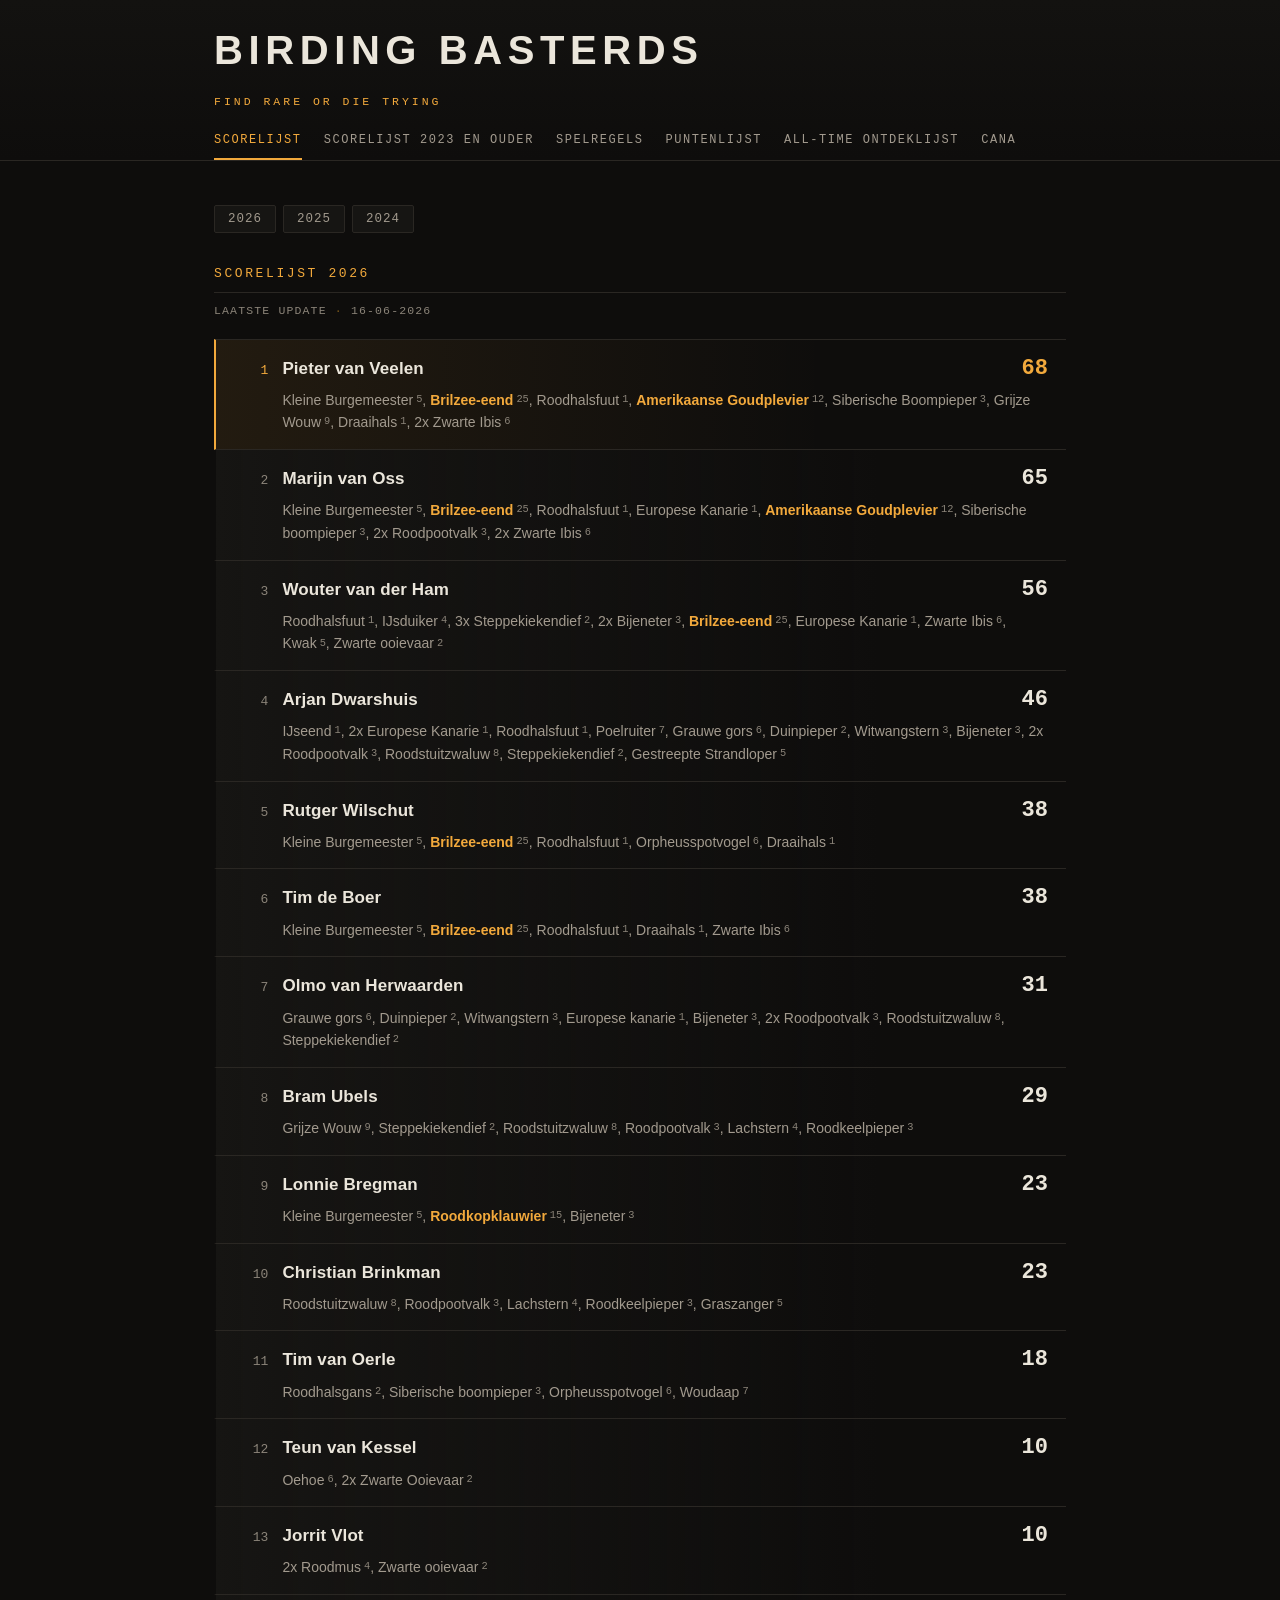
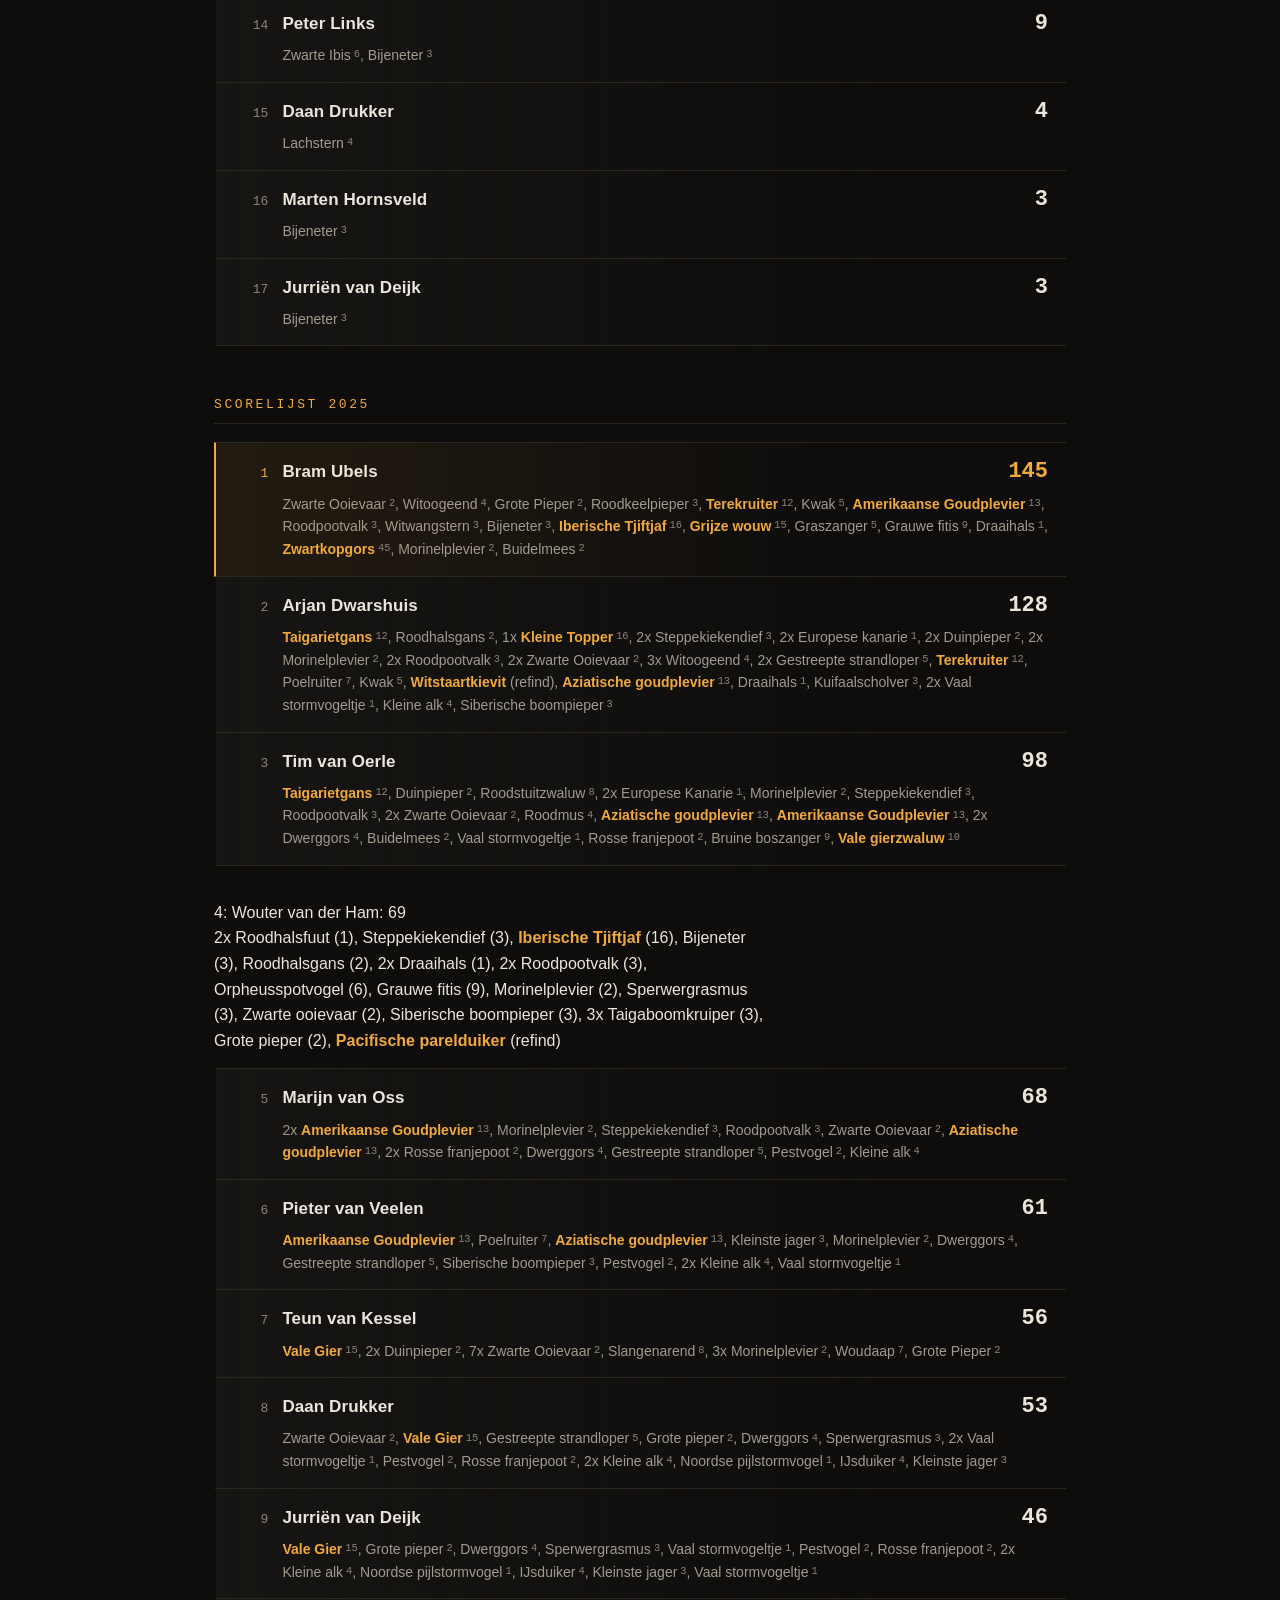
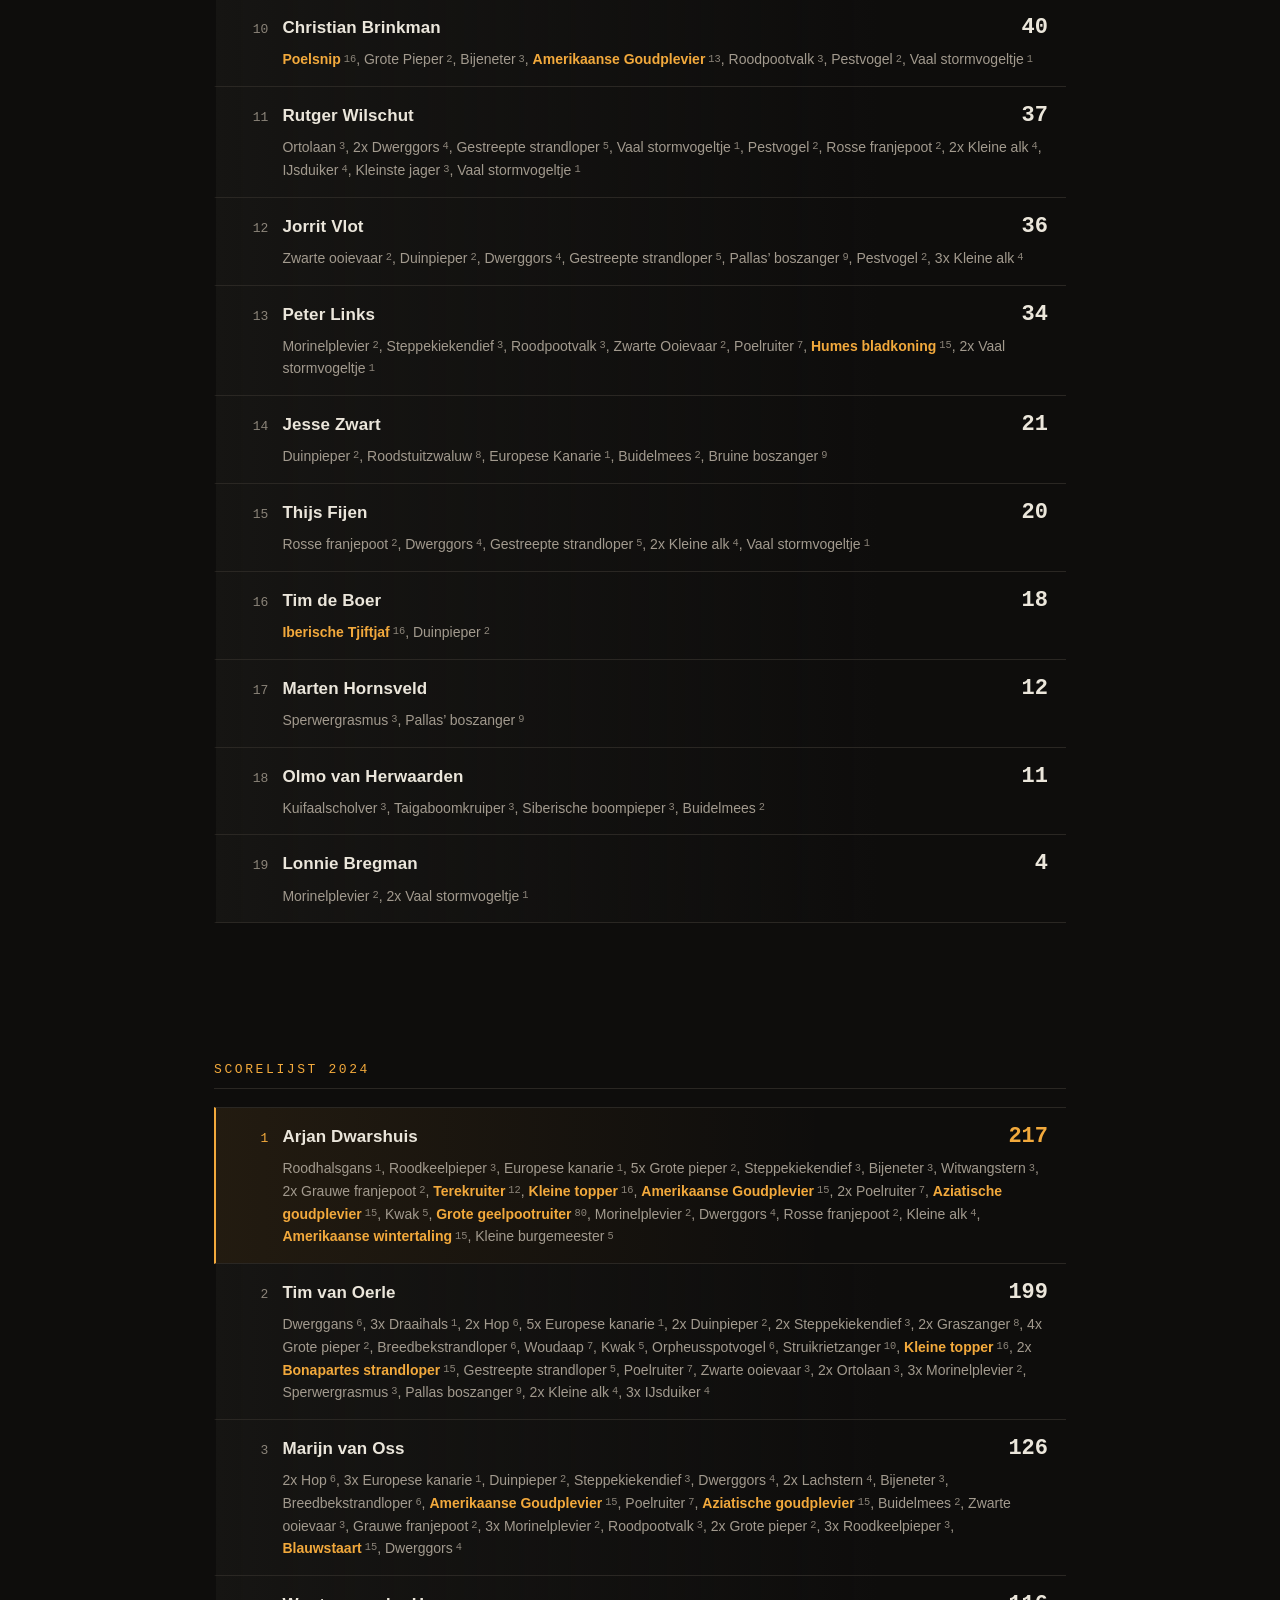
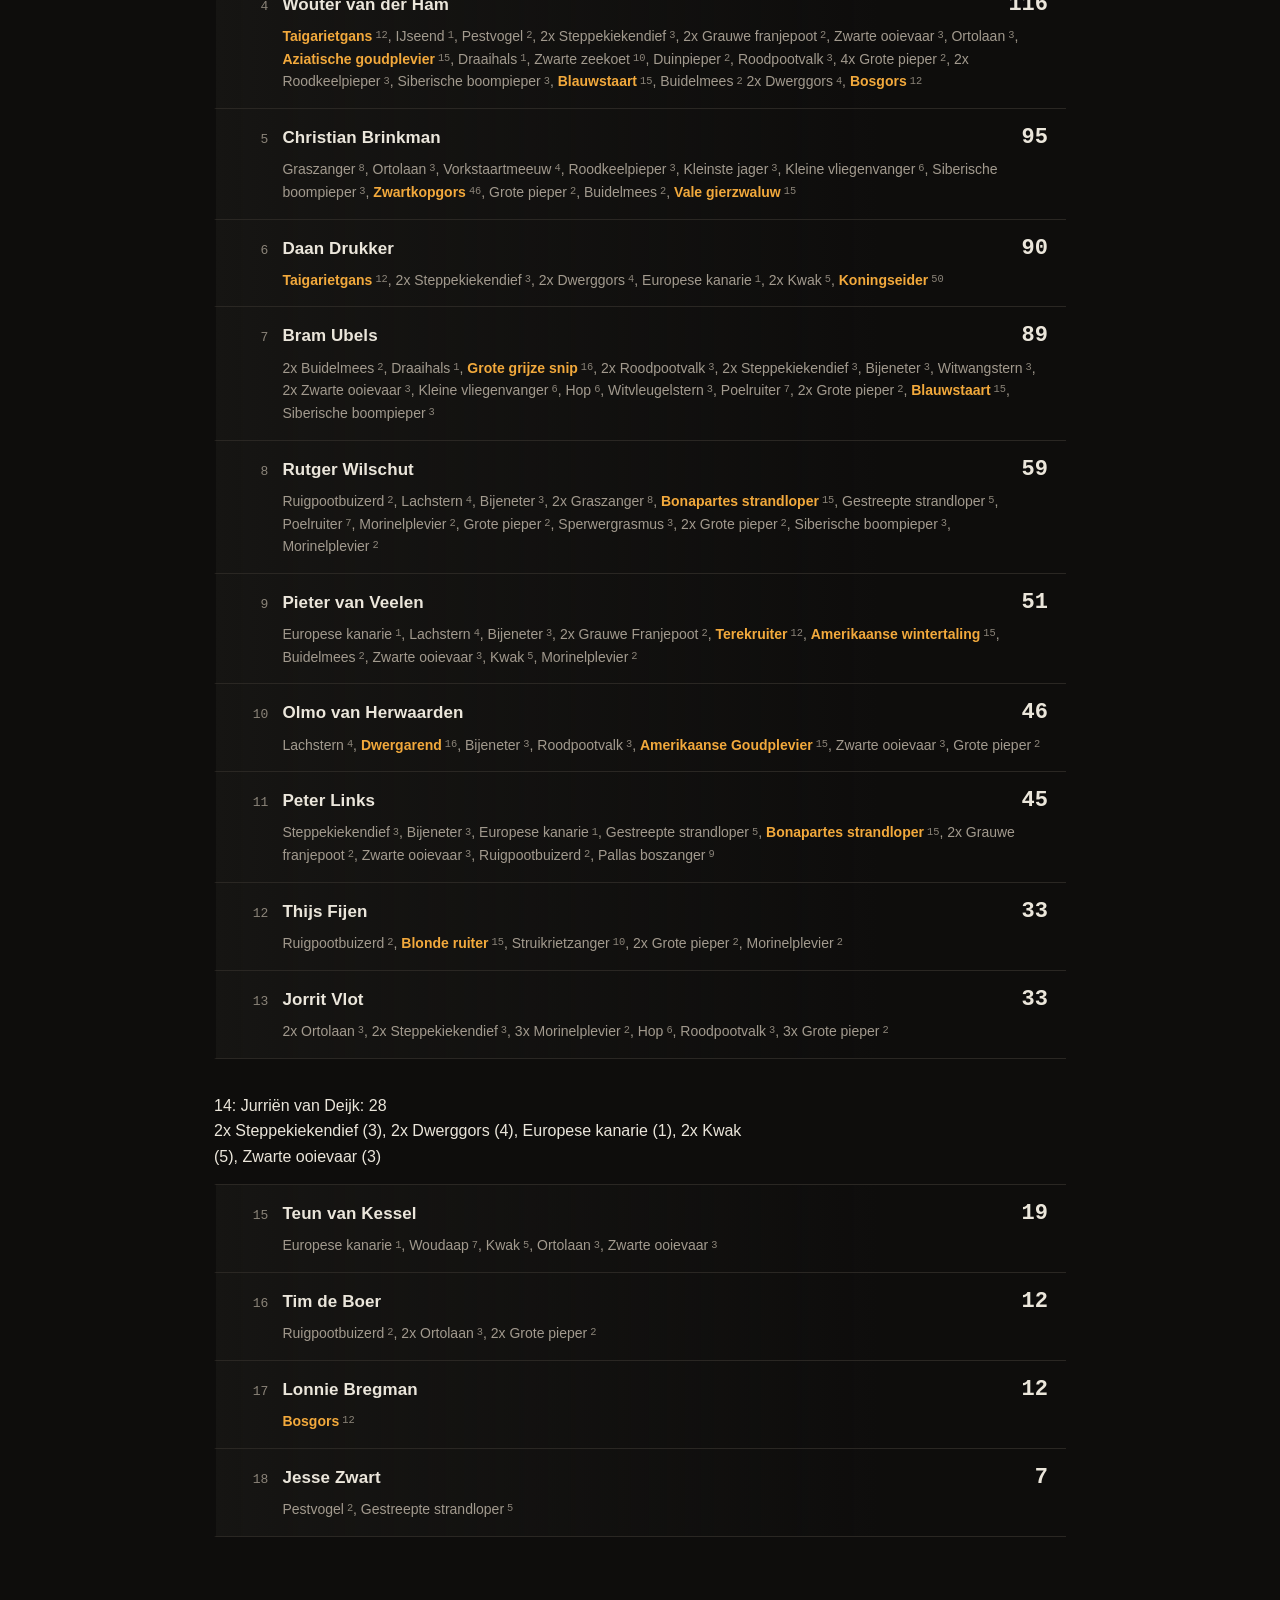
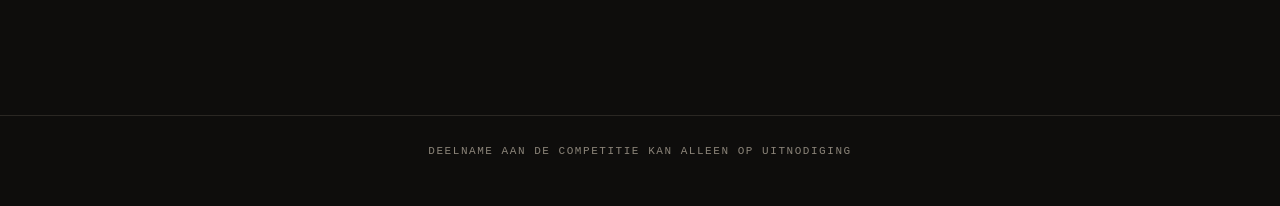
==== commit 77da4e60: "Nieuwe vormgeving: scorebord Donkere basis met amber als enige accent, monospace voor cijfers en lab" ====
--- a/docs/index.html
+++ b/docs/index.html
@@ -4,142 +4,65 @@
 <meta charset="utf-8">
 <meta name="viewport" content="width=device-width, initial-scale=1">
 <title>Birding Basterds</title>
-<meta name="description" content="Scorelijst 2026 (Laatste update: 16-06-2026) 1. Pieter van Veelen: 68 Kleine Burgemeester (5), Brilzee-eend (25), Roodhalsfuut (1), Amerikaanse Goudplev...">
-<link rel="stylesheet" href="assets/style.css?v=d1066ccc">
+<meta name="description" content="Scorelijst 2026 Laatste update 16-06-2026 1 Pieter van Veelen 68 Kleine Burgemeester 5 , Brilzee-eend 25 , Roodhalsfuut 1 , Amerikaanse Goudplevier 12 ,...">
+<meta name="color-scheme" content="dark">
+<meta name="theme-color" content="#0E0D0C">
+<link rel="stylesheet" href="assets/style.css?v=965aa32b">
 <link rel="icon" href="data:image/svg+xml,<svg xmlns='http://www.w3.org/2000/svg' viewBox='0 0 100 100'><text y='.9em' font-size='90'>&#129413;</text></svg>">
 </head>
 <body data-page="index">
+<!--
+THESIS: een zelfontdekcompetitie is een ranglijst, dus de stand is de pagina en niet
+een alinea met namen erin. Geen blogthema, geen kaartjesraster.
+OWN-WORLD: bijna zwart, amber als enige accent, monospace voor alle cijfers en labels,
+schreefloos voor namen en lopende tekst. Rijen met een dunne lijn ertussen, de leider
+met een amberen rand. Vlak, geen schaduw, geen glans.
+STORY: de bezoeker ziet in een oogopslag wie er bovenaan staat en waarmee, en kan van
+daaruit terug in de tijd of door naar de spelregels.
+FIRST VIEWPORT: naam van de club groot en gesperd, motto eronder in amber, tabbalk,
+dan direct de stand: rangnummer, naam, puntentotaal groot rechts, vondsten eronder.
+FORM: scorebord, door Wouter gekozen uit drie richtingen.
+FINISH: unreviewed and undocumented is unfinished; this build ends with the finish review, the verdict, and DESIGN.md
+-->
 <header class="site">
-  <a class="brand" href="">
-    <span class="brand__name">Birding Basterds</span>
-    <span class="brand__motto">Find rare or die trying</span>
-  </a>
-  <nav class="nav"><a href="./" aria-current="page">Scorelijst</a><a href="scorelijst-archief/">Scorelijst 2023 en ouder</a><a href="spelregels/">Spelregels</a><a href="puntenlijst/">Puntenlijst</a><a href="all-time-ontdeklijst/">All-Time Ontdeklijst</a><a href="cana/">CANA</a></nav>
+  <div class="site__inner">
+    <a class="brand" href="">
+      <h1 class="brand__name">Birding Basterds</h1>
+      <span class="brand__motto">Find rare or die trying</span>
+    </a>
+    <nav class="nav"><a href="./" aria-current="page">Scorelijst</a><a href="scorelijst-archief/">Scorelijst 2023 en ouder</a><a href="spelregels/">Spelregels</a><a href="puntenlijst/">Puntenlijst</a><a href="all-time-ontdeklijst/">All-Time Ontdeklijst</a><a href="cana/">CANA</a></nav>
+  </div>
 </header>
 <main class="wrap">
-  <h1>Birding Basterds</h1>
+  
   <ul class="years"><li><a href="#s2026">2026</a></li><li><a href="#s2025">2025</a></li><li><a href="#s2024">2024</a></li></ul>
 <h2 id="s2026">Scorelijst 2026</h2>
 
-<p class="update">(Laatste update: 16-06-2026)</p>
+<p class="update"><span>Laatste update</span> 16-06-2026</p>
 
-<p>1. Pieter van Veelen: 68<br>Kleine Burgemeester (5), <strong>Brilzee-eend</strong> (25), Roodhalsfuut (1), <strong>Amerikaanse Goudplevier</strong> (12), Siberische Boompieper (3), Grijze Wouw (9), Draaihals (1), 2x Zwarte Ibis (6)</p>
-
-<p>2. Marijn van Oss: 65<br>Kleine Burgemeester (5), <strong>Brilzee-eend</strong> (25), Roodhalsfuut (1), Europese Kanarie (1), <strong>Amerikaanse Goudplevier</strong> (12), Siberische boompieper (3), 2x Roodpootvalk (3), 2x Zwarte Ibis (6)</p>
-
-<p>3. Wouter van der Ham: 56<br>Roodhalsfuut (1), IJsduiker (4), 3x Steppekiekendief (2), 2x Bijeneter (3), <strong>Brilzee-eend</strong> (25), Europese Kanarie (1), Zwarte Ibis (6), Kwak (5), Zwarte ooievaar (2)</p>
-
-<p>4. Arjan Dwarshuis: 46<br>IJseend (1), 2x Europese Kanarie (1), Roodhalsfuut (1), Poelruiter (7), Grauwe gors (6), Duinpieper (2), Witwangstern (3), Bijeneter (3), 2x Roodpootvalk (3), Roodstuitzwaluw (8), Steppekiekendief (2), Gestreepte Strandloper (5)</p>
-
-<p>5. Rutger Wilschut: 38<br>Kleine Burgemeester (5), <strong>Brilzee-eend</strong> (25), Roodhalsfuut (1), Orpheusspotvogel (6), Draaihals (1)</p>
-
-<p>6. Tim de Boer: 38<br>Kleine Burgemeester (5), <strong>Brilzee-eend</strong> (25), Roodhalsfuut (1), Draaihals (1), Zwarte Ibis (6)</p>
-
-<p>7. Olmo van Herwaarden: 31<br>Grauwe gors (6), Duinpieper (2), Witwangstern (3), Europese kanarie (1), Bijeneter (3), 2x Roodpootvalk (3), Roodstuitzwaluw (8), Steppekiekendief (2)</p>
-
-<p>8. Bram Ubels: 29<br>Grijze Wouw (9), Steppekiekendief (2), Roodstuitzwaluw (8), Roodpootvalk (3), Lachstern (4), Roodkeelpieper (3)</p>
-
-<p>9. Lonnie Bregman: 23<br>Kleine Burgemeester (5), <strong>Roodkopklauwier (15)</strong>, Bijeneter (3)</p>
-
-<p>10. Christian Brinkman: 23<br>Roodstuitzwaluw (8), Roodpootvalk (3), Lachstern (4), Roodkeelpieper (3), Graszanger (5)</p>
-
-<p>11. Tim van Oerle: 18<br>Roodhalsgans (2), Siberische boompieper (3), Orpheusspotvogel (6), Woudaap (7)</p>
-
-<p>12. Teun van Kessel: 10<br>Oehoe (6), 2x Zwarte Ooievaar (2)</p>
-
-<p>13. Jorrit Vlot: 10<br>2x Roodmus (4), Zwarte ooievaar (2)</p>
-
-<p>14. Peter Links: 9<br>Zwarte Ibis (6), Bijeneter (3)</p>
-
-<p>15. Daan Drukker: 4<br>Lachstern (4)</p>
-
-<p>16. Marten Hornsveld: 3<br>Bijeneter (3)</p>
-
-<p>17. Jurriën van Deijk: 3<br>Bijeneter (3)</p>
+<ol class="board"><li class="row row--leader"><span class="row__pos">1</span><span class="row__name">Pieter van Veelen</span><span class="row__score">68</span><span class="row__finds">Kleine Burgemeester<b class="pts">5</b>, <strong>Brilzee-eend</strong><b class="pts">25</b>, Roodhalsfuut<b class="pts">1</b>, <strong>Amerikaanse Goudplevier</strong><b class="pts">12</b>, Siberische Boompieper<b class="pts">3</b>, Grijze Wouw<b class="pts">9</b>, Draaihals<b class="pts">1</b>, 2x Zwarte Ibis<b class="pts">6</b></span></li><li class="row"><span class="row__pos">2</span><span class="row__name">Marijn van Oss</span><span class="row__score">65</span><span class="row__finds">Kleine Burgemeester<b class="pts">5</b>, <strong>Brilzee-eend</strong><b class="pts">25</b>, Roodhalsfuut<b class="pts">1</b>, Europese Kanarie<b class="pts">1</b>, <strong>Amerikaanse Goudplevier</strong><b class="pts">12</b>, Siberische boompieper<b class="pts">3</b>, 2x Roodpootvalk<b class="pts">3</b>, 2x Zwarte Ibis<b class="pts">6</b></span></li><li class="row"><span class="row__pos">3</span><span class="row__name">Wouter van der Ham</span><span class="row__score">56</span><span class="row__finds">Roodhalsfuut<b class="pts">1</b>, IJsduiker<b class="pts">4</b>, 3x Steppekiekendief<b class="pts">2</b>, 2x Bijeneter<b class="pts">3</b>, <strong>Brilzee-eend</strong><b class="pts">25</b>, Europese Kanarie<b class="pts">1</b>, Zwarte Ibis<b class="pts">6</b>, Kwak<b class="pts">5</b>, Zwarte ooievaar<b class="pts">2</b></span></li><li class="row"><span class="row__pos">4</span><span class="row__name">Arjan Dwarshuis</span><span class="row__score">46</span><span class="row__finds">IJseend<b class="pts">1</b>, 2x Europese Kanarie<b class="pts">1</b>, Roodhalsfuut<b class="pts">1</b>, Poelruiter<b class="pts">7</b>, Grauwe gors<b class="pts">6</b>, Duinpieper<b class="pts">2</b>, Witwangstern<b class="pts">3</b>, Bijeneter<b class="pts">3</b>, 2x Roodpootvalk<b class="pts">3</b>, Roodstuitzwaluw<b class="pts">8</b>, Steppekiekendief<b class="pts">2</b>, Gestreepte Strandloper<b class="pts">5</b></span></li><li class="row"><span class="row__pos">5</span><span class="row__name">Rutger Wilschut</span><span class="row__score">38</span><span class="row__finds">Kleine Burgemeester<b class="pts">5</b>, <strong>Brilzee-eend</strong><b class="pts">25</b>, Roodhalsfuut<b class="pts">1</b>, Orpheusspotvogel<b class="pts">6</b>, Draaihals<b class="pts">1</b></span></li><li class="row"><span class="row__pos">6</span><span class="row__name">Tim de Boer</span><span class="row__score">38</span><span class="row__finds">Kleine Burgemeester<b class="pts">5</b>, <strong>Brilzee-eend</strong><b class="pts">25</b>, Roodhalsfuut<b class="pts">1</b>, Draaihals<b class="pts">1</b>, Zwarte Ibis<b class="pts">6</b></span></li><li class="row"><span class="row__pos">7</span><span class="row__name">Olmo van Herwaarden</span><span class="row__score">31</span><span class="row__finds">Grauwe gors<b class="pts">6</b>, Duinpieper<b class="pts">2</b>, Witwangstern<b class="pts">3</b>, Europese kanarie<b class="pts">1</b>, Bijeneter<b class="pts">3</b>, 2x Roodpootvalk<b class="pts">3</b>, Roodstuitzwaluw<b class="pts">8</b>, Steppekiekendief<b class="pts">2</b></span></li><li class="row"><span class="row__pos">8</span><span class="row__name">Bram Ubels</span><span class="row__score">29</span><span class="row__finds">Grijze Wouw<b class="pts">9</b>, Steppekiekendief<b class="pts">2</b>, Roodstuitzwaluw<b class="pts">8</b>, Roodpootvalk<b class="pts">3</b>, Lachstern<b class="pts">4</b>, Roodkeelpieper<b class="pts">3</b></span></li><li class="row"><span class="row__pos">9</span><span class="row__name">Lonnie Bregman</span><span class="row__score">23</span><span class="row__finds">Kleine Burgemeester<b class="pts">5</b>, <strong>Roodkopklauwier<b class="pts">15</b></strong>, Bijeneter<b class="pts">3</b></span></li><li class="row"><span class="row__pos">10</span><span class="row__name">Christian Brinkman</span><span class="row__score">23</span><span class="row__finds">Roodstuitzwaluw<b class="pts">8</b>, Roodpootvalk<b class="pts">3</b>, Lachstern<b class="pts">4</b>, Roodkeelpieper<b class="pts">3</b>, Graszanger<b class="pts">5</b></span></li><li class="row"><span class="row__pos">11</span><span class="row__name">Tim van Oerle</span><span class="row__score">18</span><span class="row__finds">Roodhalsgans<b class="pts">2</b>, Siberische boompieper<b class="pts">3</b>, Orpheusspotvogel<b class="pts">6</b>, Woudaap<b class="pts">7</b></span></li><li class="row"><span class="row__pos">12</span><span class="row__name">Teun van Kessel</span><span class="row__score">10</span><span class="row__finds">Oehoe<b class="pts">6</b>, 2x Zwarte Ooievaar<b class="pts">2</b></span></li><li class="row"><span class="row__pos">13</span><span class="row__name">Jorrit Vlot</span><span class="row__score">10</span><span class="row__finds">2x Roodmus<b class="pts">4</b>, Zwarte ooievaar<b class="pts">2</b></span></li><li class="row"><span class="row__pos">14</span><span class="row__name">Peter Links</span><span class="row__score">9</span><span class="row__finds">Zwarte Ibis<b class="pts">6</b>, Bijeneter<b class="pts">3</b></span></li><li class="row"><span class="row__pos">15</span><span class="row__name">Daan Drukker</span><span class="row__score">4</span><span class="row__finds">Lachstern<b class="pts">4</b></span></li><li class="row"><span class="row__pos">16</span><span class="row__name">Marten Hornsveld</span><span class="row__score">3</span><span class="row__finds">Bijeneter<b class="pts">3</b></span></li><li class="row"><span class="row__pos">17</span><span class="row__name">Jurriën van Deijk</span><span class="row__score">3</span><span class="row__finds">Bijeneter<b class="pts">3</b></span></li></ol>
 
 <h2 id="s2025">Scorelijst 2025</h2>
 
-<p>1. Bram Ubels: 145<br>Zwarte Ooievaar (2), Witoogeend (4), Grote Pieper (2), Roodkeelpieper (3), <strong>Terekruiter</strong> (12), Kwak (5), <strong>Amerikaanse Goudplevier</strong> (13), Roodpootvalk (3), Witwangstern (3), Bijeneter (3), <strong>Iberische Tjiftjaf</strong> (16), <strong>Grijze wouw </strong>(15), Graszanger (5), Grauwe fitis (9), Draaihals (1), <strong>Zwartkopgors </strong>(45), Morinelplevier (2), Buidelmees (2)</p>
-
-<p>2. Arjan Dwarshuis: 128<br><strong>Taigarietgans</strong> (12), Roodhalsgans (2), 1x <strong>Kleine Topper</strong> (16), 2x Steppekiekendief (3), 2x Europese kanarie (1), 2x Duinpieper (2), 2x Morinelplevier (2), 2x Roodpootvalk (3), 2x Zwarte Ooievaar (2), 3x Witoogeend (4), 2x Gestreepte strandloper (5), <strong>Terekruiter</strong> (12), Poelruiter (7), Kwak (5), <strong>Witstaartkievit</strong> (refind), <strong>Aziatische goudplevier</strong> (13), Draaihals (1), Kuifaalscholver (3), 2x Vaal stormvogeltje (1), Kleine alk (4), Siberische boompieper (3)</p>
-
-<p>3. Tim van Oerle: 98<br><strong>Taigarietgans</strong> (12), Duinpieper (2), Roodstuitzwaluw (8), 2x Europese Kanarie (1), Morinelplevier (2), Steppekiekendief (3), Roodpootvalk (3), 2x Zwarte Ooievaar (2), Roodmus (4), <strong>Aziatische goudplevier</strong> (13), <strong>Amerikaanse Goudplevier</strong> (13), 2x Dwerggors (4), Buidelmees (2), Vaal stormvogeltje (1), Rosse franjepoot (2), Bruine boszanger (9), <strong>Vale gierzwaluw</strong> (10)</p>
+<ol class="board"><li class="row row--leader"><span class="row__pos">1</span><span class="row__name">Bram Ubels</span><span class="row__score">145</span><span class="row__finds">Zwarte Ooievaar<b class="pts">2</b>, Witoogeend<b class="pts">4</b>, Grote Pieper<b class="pts">2</b>, Roodkeelpieper<b class="pts">3</b>, <strong>Terekruiter</strong><b class="pts">12</b>, Kwak<b class="pts">5</b>, <strong>Amerikaanse Goudplevier</strong><b class="pts">13</b>, Roodpootvalk<b class="pts">3</b>, Witwangstern<b class="pts">3</b>, Bijeneter<b class="pts">3</b>, <strong>Iberische Tjiftjaf</strong><b class="pts">16</b>, <strong>Grijze wouw</strong><b class="pts">15</b>, Graszanger<b class="pts">5</b>, Grauwe fitis<b class="pts">9</b>, Draaihals<b class="pts">1</b>, <strong>Zwartkopgors</strong><b class="pts">45</b>, Morinelplevier<b class="pts">2</b>, Buidelmees<b class="pts">2</b></span></li><li class="row"><span class="row__pos">2</span><span class="row__name">Arjan Dwarshuis</span><span class="row__score">128</span><span class="row__finds"><strong>Taigarietgans</strong><b class="pts">12</b>, Roodhalsgans<b class="pts">2</b>, 1x <strong>Kleine Topper</strong><b class="pts">16</b>, 2x Steppekiekendief<b class="pts">3</b>, 2x Europese kanarie<b class="pts">1</b>, 2x Duinpieper<b class="pts">2</b>, 2x Morinelplevier<b class="pts">2</b>, 2x Roodpootvalk<b class="pts">3</b>, 2x Zwarte Ooievaar<b class="pts">2</b>, 3x Witoogeend<b class="pts">4</b>, 2x Gestreepte strandloper<b class="pts">5</b>, <strong>Terekruiter</strong><b class="pts">12</b>, Poelruiter<b class="pts">7</b>, Kwak<b class="pts">5</b>, <strong>Witstaartkievit</strong> (refind), <strong>Aziatische goudplevier</strong><b class="pts">13</b>, Draaihals<b class="pts">1</b>, Kuifaalscholver<b class="pts">3</b>, 2x Vaal stormvogeltje<b class="pts">1</b>, Kleine alk<b class="pts">4</b>, Siberische boompieper<b class="pts">3</b></span></li><li class="row"><span class="row__pos">3</span><span class="row__name">Tim van Oerle</span><span class="row__score">98</span><span class="row__finds"><strong>Taigarietgans</strong><b class="pts">12</b>, Duinpieper<b class="pts">2</b>, Roodstuitzwaluw<b class="pts">8</b>, 2x Europese Kanarie<b class="pts">1</b>, Morinelplevier<b class="pts">2</b>, Steppekiekendief<b class="pts">3</b>, Roodpootvalk<b class="pts">3</b>, 2x Zwarte Ooievaar<b class="pts">2</b>, Roodmus<b class="pts">4</b>, <strong>Aziatische goudplevier</strong><b class="pts">13</b>, <strong>Amerikaanse Goudplevier</strong><b class="pts">13</b>, 2x Dwerggors<b class="pts">4</b>, Buidelmees<b class="pts">2</b>, Vaal stormvogeltje<b class="pts">1</b>, Rosse franjepoot<b class="pts">2</b>, Bruine boszanger<b class="pts">9</b>, <strong>Vale gierzwaluw</strong><b class="pts">10</b></span></li></ol>
 
 <p>4: Wouter van der Ham: 69<br>2x Roodhalsfuut (1), Steppekiekendief (3), <strong>Iberische Tjiftjaf</strong> (16), Bijeneter (3), Roodhalsgans (2), 2x Draaihals (1), 2x Roodpootvalk (3), Orpheusspotvogel (6), Grauwe fitis (9), Morinelplevier (2), Sperwergrasmus (3), Zwarte ooievaar (2), Siberische boompieper (3), 3x Taigaboomkruiper (3), Grote pieper (2), <strong>Pacifische parelduiker </strong>(refind)</p>
 
-<p>5. Marijn van Oss: 68<br>2x <strong>Amerikaanse Goudplevier</strong> (13), Morinelplevier (2), Steppekiekendief (3), Roodpootvalk (3), Zwarte Ooievaar (2), <strong>Aziatische goudplevier</strong> (13), 2x Rosse franjepoot (2), Dwerggors (4), Gestreepte strandloper (5), Pestvogel (2), Kleine alk (4)</p>
-
-<p>6. Pieter van Veelen: 61<br><strong>Amerikaanse Goudplevier</strong> (13), Poelruiter (7), <strong>Aziatische goudplevier</strong> (13), Kleinste jager (3), Morinelplevier (2), Dwerggors (4), Gestreepte strandloper (5), Siberische boompieper (3), Pestvogel (2), 2x Kleine alk (4), Vaal stormvogeltje (1)</p>
-
-<p>7. Teun van Kessel: 56<br><strong>Vale Gier</strong> (15), 2x Duinpieper (2), 7x Zwarte Ooievaar (2), Slangenarend (8), 3x Morinelplevier (2), Woudaap (7), Grote Pieper (2)</p>
-
-<p>8. Daan Drukker: 53<br>Zwarte Ooievaar (2), <strong>Vale Gier</strong> (15), Gestreepte strandloper (5), Grote pieper (2), Dwerggors (4), Sperwergrasmus (3), 2x Vaal stormvogeltje (1), Pestvogel (2), Rosse franjepoot (2), 2x Kleine alk (4), Noordse pijlstormvogel (1), IJsduiker (4), Kleinste jager (3)</p>
-
-<p>9. Jurriën van Deijk: 46<br><strong>Vale Gier</strong> (15), Grote pieper (2), Dwerggors (4), Sperwergrasmus (3), Vaal stormvogeltje (1), Pestvogel (2), Rosse franjepoot (2), 2x Kleine alk (4), Noordse pijlstormvogel (1), IJsduiker (4), Kleinste jager (3), Vaal stormvogeltje (1)</p>
-
-<p>10. Christian Brinkman: 40<br><strong>Poelsnip</strong> (16), Grote Pieper (2), Bijeneter (3), <strong>Amerikaanse Goudplevier</strong> (13), Roodpootvalk (3), Pestvogel (2), Vaal stormvogeltje (1)</p>
-
-<p>11. Rutger Wilschut: 37<br>Ortolaan (3), 2x Dwerggors (4), Gestreepte strandloper (5), Vaal stormvogeltje (1), Pestvogel (2), Rosse franjepoot (2), 2x Kleine alk (4), IJsduiker (4), Kleinste jager (3), Vaal stormvogeltje (1)</p>
-
-<p>12. Jorrit Vlot: 36<br>Zwarte ooievaar (2), Duinpieper (2), Dwerggors (4), Gestreepte strandloper (5), Pallas&#8217; boszanger (9), Pestvogel (2), 3x Kleine alk (4)</p>
-
-<p>13. Peter Links: 34<br>Morinelplevier (2), Steppekiekendief (3), Roodpootvalk (3), Zwarte Ooievaar (2), Poelruiter (7), <strong>Humes bladkoning (15)</strong>, 2x Vaal stormvogeltje (1)</p>
-
-<p>14. Jesse Zwart: 21<br>Duinpieper (2), Roodstuitzwaluw (8), Europese Kanarie (1), Buidelmees (2), Bruine boszanger (9)</p>
-
-<p>15. Thijs Fijen: 20<br>Rosse franjepoot (2), Dwerggors (4), Gestreepte strandloper (5), 2x Kleine alk (4), Vaal stormvogeltje (1)</p>
-
-<p>16. Tim de Boer: 18<br><strong>Iberische Tjiftjaf</strong> (16), Duinpieper (2)</p>
-
-<p>17. Marten Hornsveld: 12<br>Sperwergrasmus (3), Pallas&#8217; boszanger (9) </p>
-
-<p>18. Olmo van Herwaarden: 11<br>Kuifaalscholver (3), Taigaboomkruiper (3), Siberische boompieper (3), Buidelmees (2)</p>
-
-<p>19. Lonnie Bregman: 4<br>Morinelplevier (2), 2x Vaal stormvogeltje (1)</p>
+<ol class="board"><li class="row"><span class="row__pos">5</span><span class="row__name">Marijn van Oss</span><span class="row__score">68</span><span class="row__finds">2x <strong>Amerikaanse Goudplevier</strong><b class="pts">13</b>, Morinelplevier<b class="pts">2</b>, Steppekiekendief<b class="pts">3</b>, Roodpootvalk<b class="pts">3</b>, Zwarte Ooievaar<b class="pts">2</b>, <strong>Aziatische goudplevier</strong><b class="pts">13</b>, 2x Rosse franjepoot<b class="pts">2</b>, Dwerggors<b class="pts">4</b>, Gestreepte strandloper<b class="pts">5</b>, Pestvogel<b class="pts">2</b>, Kleine alk<b class="pts">4</b></span></li><li class="row"><span class="row__pos">6</span><span class="row__name">Pieter van Veelen</span><span class="row__score">61</span><span class="row__finds"><strong>Amerikaanse Goudplevier</strong><b class="pts">13</b>, Poelruiter<b class="pts">7</b>, <strong>Aziatische goudplevier</strong><b class="pts">13</b>, Kleinste jager<b class="pts">3</b>, Morinelplevier<b class="pts">2</b>, Dwerggors<b class="pts">4</b>, Gestreepte strandloper<b class="pts">5</b>, Siberische boompieper<b class="pts">3</b>, Pestvogel<b class="pts">2</b>, 2x Kleine alk<b class="pts">4</b>, Vaal stormvogeltje<b class="pts">1</b></span></li><li class="row"><span class="row__pos">7</span><span class="row__name">Teun van Kessel</span><span class="row__score">56</span><span class="row__finds"><strong>Vale Gier</strong><b class="pts">15</b>, 2x Duinpieper<b class="pts">2</b>, 7x Zwarte Ooievaar<b class="pts">2</b>, Slangenarend<b class="pts">8</b>, 3x Morinelplevier<b class="pts">2</b>, Woudaap<b class="pts">7</b>, Grote Pieper<b class="pts">2</b></span></li><li class="row"><span class="row__pos">8</span><span class="row__name">Daan Drukker</span><span class="row__score">53</span><span class="row__finds">Zwarte Ooievaar<b class="pts">2</b>, <strong>Vale Gier</strong><b class="pts">15</b>, Gestreepte strandloper<b class="pts">5</b>, Grote pieper<b class="pts">2</b>, Dwerggors<b class="pts">4</b>, Sperwergrasmus<b class="pts">3</b>, 2x Vaal stormvogeltje<b class="pts">1</b>, Pestvogel<b class="pts">2</b>, Rosse franjepoot<b class="pts">2</b>, 2x Kleine alk<b class="pts">4</b>, Noordse pijlstormvogel<b class="pts">1</b>, IJsduiker<b class="pts">4</b>, Kleinste jager<b class="pts">3</b></span></li><li class="row"><span class="row__pos">9</span><span class="row__name">Jurriën van Deijk</span><span class="row__score">46</span><span class="row__finds"><strong>Vale Gier</strong><b class="pts">15</b>, Grote pieper<b class="pts">2</b>, Dwerggors<b class="pts">4</b>, Sperwergrasmus<b class="pts">3</b>, Vaal stormvogeltje<b class="pts">1</b>, Pestvogel<b class="pts">2</b>, Rosse franjepoot<b class="pts">2</b>, 2x Kleine alk<b class="pts">4</b>, Noordse pijlstormvogel<b class="pts">1</b>, IJsduiker<b class="pts">4</b>, Kleinste jager<b class="pts">3</b>, Vaal stormvogeltje<b class="pts">1</b></span></li><li class="row"><span class="row__pos">10</span><span class="row__name">Christian Brinkman</span><span class="row__score">40</span><span class="row__finds"><strong>Poelsnip</strong><b class="pts">16</b>, Grote Pieper<b class="pts">2</b>, Bijeneter<b class="pts">3</b>, <strong>Amerikaanse Goudplevier</strong><b class="pts">13</b>, Roodpootvalk<b class="pts">3</b>, Pestvogel<b class="pts">2</b>, Vaal stormvogeltje<b class="pts">1</b></span></li><li class="row"><span class="row__pos">11</span><span class="row__name">Rutger Wilschut</span><span class="row__score">37</span><span class="row__finds">Ortolaan<b class="pts">3</b>, 2x Dwerggors<b class="pts">4</b>, Gestreepte strandloper<b class="pts">5</b>, Vaal stormvogeltje<b class="pts">1</b>, Pestvogel<b class="pts">2</b>, Rosse franjepoot<b class="pts">2</b>, 2x Kleine alk<b class="pts">4</b>, IJsduiker<b class="pts">4</b>, Kleinste jager<b class="pts">3</b>, Vaal stormvogeltje<b class="pts">1</b></span></li><li class="row"><span class="row__pos">12</span><span class="row__name">Jorrit Vlot</span><span class="row__score">36</span><span class="row__finds">Zwarte ooievaar<b class="pts">2</b>, Duinpieper<b class="pts">2</b>, Dwerggors<b class="pts">4</b>, Gestreepte strandloper<b class="pts">5</b>, Pallas&#8217; boszanger<b class="pts">9</b>, Pestvogel<b class="pts">2</b>, 3x Kleine alk<b class="pts">4</b></span></li><li class="row"><span class="row__pos">13</span><span class="row__name">Peter Links</span><span class="row__score">34</span><span class="row__finds">Morinelplevier<b class="pts">2</b>, Steppekiekendief<b class="pts">3</b>, Roodpootvalk<b class="pts">3</b>, Zwarte Ooievaar<b class="pts">2</b>, Poelruiter<b class="pts">7</b>, <strong>Humes bladkoning<b class="pts">15</b></strong>, 2x Vaal stormvogeltje<b class="pts">1</b></span></li><li class="row"><span class="row__pos">14</span><span class="row__name">Jesse Zwart</span><span class="row__score">21</span><span class="row__finds">Duinpieper<b class="pts">2</b>, Roodstuitzwaluw<b class="pts">8</b>, Europese Kanarie<b class="pts">1</b>, Buidelmees<b class="pts">2</b>, Bruine boszanger<b class="pts">9</b></span></li><li class="row"><span class="row__pos">15</span><span class="row__name">Thijs Fijen</span><span class="row__score">20</span><span class="row__finds">Rosse franjepoot<b class="pts">2</b>, Dwerggors<b class="pts">4</b>, Gestreepte strandloper<b class="pts">5</b>, 2x Kleine alk<b class="pts">4</b>, Vaal stormvogeltje<b class="pts">1</b></span></li><li class="row"><span class="row__pos">16</span><span class="row__name">Tim de Boer</span><span class="row__score">18</span><span class="row__finds"><strong>Iberische Tjiftjaf</strong><b class="pts">16</b>, Duinpieper<b class="pts">2</b></span></li><li class="row"><span class="row__pos">17</span><span class="row__name">Marten Hornsveld</span><span class="row__score">12</span><span class="row__finds">Sperwergrasmus<b class="pts">3</b>, Pallas&#8217; boszanger<b class="pts">9</b></span></li><li class="row"><span class="row__pos">18</span><span class="row__name">Olmo van Herwaarden</span><span class="row__score">11</span><span class="row__finds">Kuifaalscholver<b class="pts">3</b>, Taigaboomkruiper<b class="pts">3</b>, Siberische boompieper<b class="pts">3</b>, Buidelmees<b class="pts">2</b></span></li><li class="row"><span class="row__pos">19</span><span class="row__name">Lonnie Bregman</span><span class="row__score">4</span><span class="row__finds">Morinelplevier<b class="pts">2</b>, 2x Vaal stormvogeltje<b class="pts">1</b></span></li></ol>
 
 <div style="padding-top:8vh;padding-bottom:8vh">
 <h2 id="s2024">Scorelijst 2024</h2>
 
-<p>1. Arjan Dwarshuis: 217 <br>Roodhalsgans (1), Roodkeelpieper (3), Europese kanarie (1), 5x Grote pieper (2), Steppekiekendief (3), Bijeneter (3), Witwangstern (3), 2x Grauwe franjepoot (2), <strong>Terekruiter</strong> (12), <strong>Kleine topper</strong> (16), <strong>Amerikaanse Goudplevier</strong> (15), 2x Poelruiter (7), <strong>Aziatische goudplevier</strong> (15), Kwak (5), <strong>Grote geelpootruiter</strong> (80), Morinelplevier (2), Dwerggors (4), Rosse franjepoot (2), Kleine alk (4), <strong>Amerikaanse wintertaling</strong> (15), Kleine burgemeester (5)</p>
-
-<p>2. Tim van Oerle: 199<br>Dwerggans (6), 3x Draaihals (1), 2x Hop (6), 5x Europese kanarie (1), 2x Duinpieper (2), 2x Steppekiekendief (3), 2x Graszanger (8), 4x Grote pieper (2), Breedbekstrandloper (6), Woudaap (7), Kwak (5), Orpheusspotvogel (6), Struikrietzanger (10), <strong>Kleine topper</strong> (16), 2x <strong>Bonapartes strandloper</strong> (15), Gestreepte strandloper (5), Poelruiter (7), Zwarte ooievaar (3), 2x Ortolaan (3), 3x Morinelplevier (2), Sperwergrasmus (3), Pallas boszanger (9), 2x Kleine alk (4), 3x IJsduiker (4)</p>
-
-<p>3. Marijn van Oss: 126 <br>2x Hop (6), 3x Europese kanarie (1), Duinpieper (2), Steppekiekendief (3), Dwerggors (4), 2x Lachstern (4), Bijeneter (3), Breedbekstrandloper (6), <strong>Amerikaanse Goudplevier</strong> (15), Poelruiter (7), <strong>Aziatische goudplevier</strong> (15), Buidelmees (2), Zwarte ooievaar (3), Grauwe franjepoot (2), 3x Morinelplevier (2), Roodpootvalk (3), 2x Grote pieper (2), 3x Roodkeelpieper (3), <strong>Blauwstaart</strong> (15), Dwerggors (4)</p>
-
-<p>4. Wouter van der Ham: 116 <br><strong>Taigarietgans</strong> (12), IJseend (1), Pestvogel (2), 2x Steppekiekendief (3), 2x Grauwe franjepoot (2), Zwarte ooievaar (3), Ortolaan (3), <strong>Aziatische goudplevier</strong> (15), Draaihals (1), Zwarte zeekoet (10), Duinpieper (2), Roodpootvalk (3), 4x Grote pieper (2), 2x Roodkeelpieper (3), Siberische boompieper (3), <strong>Blauwstaart</strong> (15), Buidelmees (2) 2x Dwerggors (4), <strong>Bosgors</strong> (12)</p>
-
-<p>5. Christian Brinkman: 95 <br>Graszanger (8), Ortolaan (3), Vorkstaartmeeuw (4), Roodkeelpieper (3), Kleinste jager (3), Kleine vliegenvanger (6), Siberische boompieper (3), <strong>Zwartkopgors</strong> (46), Grote pieper (2), Buidelmees (2), <strong>Vale gierzwaluw</strong> (15)</p>
-
-<p>6. Daan Drukker: 90<br><strong>Taigarietgans</strong> (12), 2x Steppekiekendief (3), 2x Dwerggors (4), Europese kanarie (1), 2x Kwak (5), <strong>Koningseider</strong> (50)</p>
-
-<p>7. Bram Ubels: 89<br>2x Buidelmees (2), Draaihals (1), <strong>Grote grijze snip</strong> (16), 2x Roodpootvalk (3), 2x Steppekiekendief (3), Bijeneter (3), Witwangstern (3), 2x Zwarte ooievaar (3), Kleine vliegenvanger (6), Hop (6), Witvleugelstern (3), Poelruiter (7), 2x Grote pieper (2), <strong>Blauwstaart</strong> (15), Siberische boompieper (3)</p>
-
-<p>8. Rutger Wilschut: 59 <br>Ruigpootbuizerd (2), Lachstern (4), Bijeneter (3), 2x Graszanger (8), <strong>Bonapartes strandloper</strong> (15), Gestreepte strandloper (5), Poelruiter (7), Morinelplevier (2), Grote pieper (2), Sperwergrasmus (3), 2x Grote pieper (2), Siberische boompieper (3), Morinelplevier (2)</p>
-
-<p>9. Pieter van Veelen: 51 <br>Europese kanarie (1), Lachstern (4), Bijeneter (3), 2x Grauwe Franjepoot (2), <strong>Terekruiter</strong> (12), <strong>Amerikaanse wintertaling</strong> (15), Buidelmees (2), Zwarte ooievaar (3), Kwak (5), Morinelplevier (2)</p>
-
-<p>10. Olmo van Herwaarden: 46<br>Lachstern (4), <strong>Dwergarend</strong> (16), Bijeneter (3), Roodpootvalk (3), <strong>Amerikaanse Goudplevier</strong> (15), Zwarte ooievaar (3), Grote pieper (2)</p>
-
-<p>11. Peter Links: 45 <br>Steppekiekendief (3), Bijeneter (3), Europese kanarie (1), Gestreepte strandloper (5), <strong>Bonapartes strandloper</strong> (15), 2x Grauwe franjepoot (2), Zwarte ooievaar (3), Ruigpootbuizerd (2), Pallas boszanger (9) </p>
-
-<p>12. Thijs Fijen: 33 <br>Ruigpootbuizerd (2), <strong>Blonde ruiter</strong> (15), Struikrietzanger (10), 2x Grote pieper (2), Morinelplevier (2)</p>
-
-<p>13. Jorrit Vlot: 33 <br>2x Ortolaan (3), 2x Steppekiekendief (3), 3x Morinelplevier (2), Hop (6), Roodpootvalk (3), 3x Grote pieper (2)</p>
+<ol class="board"><li class="row row--leader"><span class="row__pos">1</span><span class="row__name">Arjan Dwarshuis</span><span class="row__score">217</span><span class="row__finds">Roodhalsgans<b class="pts">1</b>, Roodkeelpieper<b class="pts">3</b>, Europese kanarie<b class="pts">1</b>, 5x Grote pieper<b class="pts">2</b>, Steppekiekendief<b class="pts">3</b>, Bijeneter<b class="pts">3</b>, Witwangstern<b class="pts">3</b>, 2x Grauwe franjepoot<b class="pts">2</b>, <strong>Terekruiter</strong><b class="pts">12</b>, <strong>Kleine topper</strong><b class="pts">16</b>, <strong>Amerikaanse Goudplevier</strong><b class="pts">15</b>, 2x Poelruiter<b class="pts">7</b>, <strong>Aziatische goudplevier</strong><b class="pts">15</b>, Kwak<b class="pts">5</b>, <strong>Grote geelpootruiter</strong><b class="pts">80</b>, Morinelplevier<b class="pts">2</b>, Dwerggors<b class="pts">4</b>, Rosse franjepoot<b class="pts">2</b>, Kleine alk<b class="pts">4</b>, <strong>Amerikaanse wintertaling</strong><b class="pts">15</b>, Kleine burgemeester<b class="pts">5</b></span></li><li class="row"><span class="row__pos">2</span><span class="row__name">Tim van Oerle</span><span class="row__score">199</span><span class="row__finds">Dwerggans<b class="pts">6</b>, 3x Draaihals<b class="pts">1</b>, 2x Hop<b class="pts">6</b>, 5x Europese kanarie<b class="pts">1</b>, 2x Duinpieper<b class="pts">2</b>, 2x Steppekiekendief<b class="pts">3</b>, 2x Graszanger<b class="pts">8</b>, 4x Grote pieper<b class="pts">2</b>, Breedbekstrandloper<b class="pts">6</b>, Woudaap<b class="pts">7</b>, Kwak<b class="pts">5</b>, Orpheusspotvogel<b class="pts">6</b>, Struikrietzanger<b class="pts">10</b>, <strong>Kleine topper</strong><b class="pts">16</b>, 2x <strong>Bonapartes strandloper</strong><b class="pts">15</b>, Gestreepte strandloper<b class="pts">5</b>, Poelruiter<b class="pts">7</b>, Zwarte ooievaar<b class="pts">3</b>, 2x Ortolaan<b class="pts">3</b>, 3x Morinelplevier<b class="pts">2</b>, Sperwergrasmus<b class="pts">3</b>, Pallas boszanger<b class="pts">9</b>, 2x Kleine alk<b class="pts">4</b>, 3x IJsduiker<b class="pts">4</b></span></li><li class="row"><span class="row__pos">3</span><span class="row__name">Marijn van Oss</span><span class="row__score">126</span><span class="row__finds">2x Hop<b class="pts">6</b>, 3x Europese kanarie<b class="pts">1</b>, Duinpieper<b class="pts">2</b>, Steppekiekendief<b class="pts">3</b>, Dwerggors<b class="pts">4</b>, 2x Lachstern<b class="pts">4</b>, Bijeneter<b class="pts">3</b>, Breedbekstrandloper<b class="pts">6</b>, <strong>Amerikaanse Goudplevier</strong><b class="pts">15</b>, Poelruiter<b class="pts">7</b>, <strong>Aziatische goudplevier</strong><b class="pts">15</b>, Buidelmees<b class="pts">2</b>, Zwarte ooievaar<b class="pts">3</b>, Grauwe franjepoot<b class="pts">2</b>, 3x Morinelplevier<b class="pts">2</b>, Roodpootvalk<b class="pts">3</b>, 2x Grote pieper<b class="pts">2</b>, 3x Roodkeelpieper<b class="pts">3</b>, <strong>Blauwstaart</strong><b class="pts">15</b>, Dwerggors<b class="pts">4</b></span></li><li class="row"><span class="row__pos">4</span><span class="row__name">Wouter van der Ham</span><span class="row__score">116</span><span class="row__finds"><strong>Taigarietgans</strong><b class="pts">12</b>, IJseend<b class="pts">1</b>, Pestvogel<b class="pts">2</b>, 2x Steppekiekendief<b class="pts">3</b>, 2x Grauwe franjepoot<b class="pts">2</b>, Zwarte ooievaar<b class="pts">3</b>, Ortolaan<b class="pts">3</b>, <strong>Aziatische goudplevier</strong><b class="pts">15</b>, Draaihals<b class="pts">1</b>, Zwarte zeekoet<b class="pts">10</b>, Duinpieper<b class="pts">2</b>, Roodpootvalk<b class="pts">3</b>, 4x Grote pieper<b class="pts">2</b>, 2x Roodkeelpieper<b class="pts">3</b>, Siberische boompieper<b class="pts">3</b>, <strong>Blauwstaart</strong><b class="pts">15</b>, Buidelmees<b class="pts">2</b> 2x Dwerggors<b class="pts">4</b>, <strong>Bosgors</strong><b class="pts">12</b></span></li><li class="row"><span class="row__pos">5</span><span class="row__name">Christian Brinkman</span><span class="row__score">95</span><span class="row__finds">Graszanger<b class="pts">8</b>, Ortolaan<b class="pts">3</b>, Vorkstaartmeeuw<b class="pts">4</b>, Roodkeelpieper<b class="pts">3</b>, Kleinste jager<b class="pts">3</b>, Kleine vliegenvanger<b class="pts">6</b>, Siberische boompieper<b class="pts">3</b>, <strong>Zwartkopgors</strong><b class="pts">46</b>, Grote pieper<b class="pts">2</b>, Buidelmees<b class="pts">2</b>, <strong>Vale gierzwaluw</strong><b class="pts">15</b></span></li><li class="row"><span class="row__pos">6</span><span class="row__name">Daan Drukker</span><span class="row__score">90</span><span class="row__finds"><strong>Taigarietgans</strong><b class="pts">12</b>, 2x Steppekiekendief<b class="pts">3</b>, 2x Dwerggors<b class="pts">4</b>, Europese kanarie<b class="pts">1</b>, 2x Kwak<b class="pts">5</b>, <strong>Koningseider</strong><b class="pts">50</b></span></li><li class="row"><span class="row__pos">7</span><span class="row__name">Bram Ubels</span><span class="row__score">89</span><span class="row__finds">2x Buidelmees<b class="pts">2</b>, Draaihals<b class="pts">1</b>, <strong>Grote grijze snip</strong><b class="pts">16</b>, 2x Roodpootvalk<b class="pts">3</b>, 2x Steppekiekendief<b class="pts">3</b>, Bijeneter<b class="pts">3</b>, Witwangstern<b class="pts">3</b>, 2x Zwarte ooievaar<b class="pts">3</b>, Kleine vliegenvanger<b class="pts">6</b>, Hop<b class="pts">6</b>, Witvleugelstern<b class="pts">3</b>, Poelruiter<b class="pts">7</b>, 2x Grote pieper<b class="pts">2</b>, <strong>Blauwstaart</strong><b class="pts">15</b>, Siberische boompieper<b class="pts">3</b></span></li><li class="row"><span class="row__pos">8</span><span class="row__name">Rutger Wilschut</span><span class="row__score">59</span><span class="row__finds">Ruigpootbuizerd<b class="pts">2</b>, Lachstern<b class="pts">4</b>, Bijeneter<b class="pts">3</b>, 2x Graszanger<b class="pts">8</b>, <strong>Bonapartes strandloper</strong><b class="pts">15</b>, Gestreepte strandloper<b class="pts">5</b>, Poelruiter<b class="pts">7</b>, Morinelplevier<b class="pts">2</b>, Grote pieper<b class="pts">2</b>, Sperwergrasmus<b class="pts">3</b>, 2x Grote pieper<b class="pts">2</b>, Siberische boompieper<b class="pts">3</b>, Morinelplevier<b class="pts">2</b></span></li><li class="row"><span class="row__pos">9</span><span class="row__name">Pieter van Veelen</span><span class="row__score">51</span><span class="row__finds">Europese kanarie<b class="pts">1</b>, Lachstern<b class="pts">4</b>, Bijeneter<b class="pts">3</b>, 2x Grauwe Franjepoot<b class="pts">2</b>, <strong>Terekruiter</strong><b class="pts">12</b>, <strong>Amerikaanse wintertaling</strong><b class="pts">15</b>, Buidelmees<b class="pts">2</b>, Zwarte ooievaar<b class="pts">3</b>, Kwak<b class="pts">5</b>, Morinelplevier<b class="pts">2</b></span></li><li class="row"><span class="row__pos">10</span><span class="row__name">Olmo van Herwaarden</span><span class="row__score">46</span><span class="row__finds">Lachstern<b class="pts">4</b>, <strong>Dwergarend</strong><b class="pts">16</b>, Bijeneter<b class="pts">3</b>, Roodpootvalk<b class="pts">3</b>, <strong>Amerikaanse Goudplevier</strong><b class="pts">15</b>, Zwarte ooievaar<b class="pts">3</b>, Grote pieper<b class="pts">2</b></span></li><li class="row"><span class="row__pos">11</span><span class="row__name">Peter Links</span><span class="row__score">45</span><span class="row__finds">Steppekiekendief<b class="pts">3</b>, Bijeneter<b class="pts">3</b>, Europese kanarie<b class="pts">1</b>, Gestreepte strandloper<b class="pts">5</b>, <strong>Bonapartes strandloper</strong><b class="pts">15</b>, 2x Grauwe franjepoot<b class="pts">2</b>, Zwarte ooievaar<b class="pts">3</b>, Ruigpootbuizerd<b class="pts">2</b>, Pallas boszanger<b class="pts">9</b></span></li><li class="row"><span class="row__pos">12</span><span class="row__name">Thijs Fijen</span><span class="row__score">33</span><span class="row__finds">Ruigpootbuizerd<b class="pts">2</b>, <strong>Blonde ruiter</strong><b class="pts">15</b>, Struikrietzanger<b class="pts">10</b>, 2x Grote pieper<b class="pts">2</b>, Morinelplevier<b class="pts">2</b></span></li><li class="row"><span class="row__pos">13</span><span class="row__name">Jorrit Vlot</span><span class="row__score">33</span><span class="row__finds">2x Ortolaan<b class="pts">3</b>, 2x Steppekiekendief<b class="pts">3</b>, 3x Morinelplevier<b class="pts">2</b>, Hop<b class="pts">6</b>, Roodpootvalk<b class="pts">3</b>, 3x Grote pieper<b class="pts">2</b></span></li></ol>
 
 <p>14: Jurriën van Deijk: 28 <br>2x Steppekiekendief (3), 2x Dwerggors (4), Europese kanarie (1), 2x Kwak (5), Zwarte ooievaar (3)</p>
 
-<p>15. Teun van Kessel: 19 <br>Europese kanarie (1), Woudaap (7), Kwak (5), Ortolaan (3), Zwarte ooievaar (3)</p>
-
-<p>16. Tim de Boer: 12 <br>Ruigpootbuizerd (2), 2x Ortolaan (3), 2x Grote pieper (2)</p>
-
-<p>17. Lonnie Bregman: 12 <br><strong>Bosgors</strong> (12)</p>
-
-<p>18. Jesse Zwart: 7 <br>Pestvogel (2), Gestreepte strandloper (5)</p>
+<ol class="board"><li class="row"><span class="row__pos">15</span><span class="row__name">Teun van Kessel</span><span class="row__score">19</span><span class="row__finds">Europese kanarie<b class="pts">1</b>, Woudaap<b class="pts">7</b>, Kwak<b class="pts">5</b>, Ortolaan<b class="pts">3</b>, Zwarte ooievaar<b class="pts">3</b></span></li><li class="row"><span class="row__pos">16</span><span class="row__name">Tim de Boer</span><span class="row__score">12</span><span class="row__finds">Ruigpootbuizerd<b class="pts">2</b>, 2x Ortolaan<b class="pts">3</b>, 2x Grote pieper<b class="pts">2</b></span></li><li class="row"><span class="row__pos">17</span><span class="row__name">Lonnie Bregman</span><span class="row__score">12</span><span class="row__finds"><strong>Bosgors</strong><b class="pts">12</b></span></li><li class="row"><span class="row__pos">18</span><span class="row__name">Jesse Zwart</span><span class="row__score">7</span><span class="row__finds">Pestvogel<b class="pts">2</b>, Gestreepte strandloper<b class="pts">5</b></span></li></ol>
 
 </div>
 </main>
 <footer class="site-footer">
-  <p>Birding Basterds &middot; deelname aan de competitie kan alleen op uitnodiging</p>
+  <p>Deelname aan de competitie kan alleen op uitnodiging</p>
 </footer>
 </body>
 </html>
--- a/docs/assets/style.css
+++ b/docs/assets/style.css
@@ -1,103 +1,246 @@
+/* Birding Basterds - scorebord */
+
 :root{
-  --ink:#1d2321;
-  --ink-soft:#55605b;
-  --paper:#faf8f3;
-  --card:#fffdf9;
-  --line:#e2ded2;
-  --accent:#3f6b4a;
-  --accent-soft:#eaf0e9;
-  --highlight:#8a5a1e;
-}
+  --bg:#0E0D0C;
+  --row:#16151300;
+  --slab:#161513;
+  --slab-2:#1B1A17;
+  --line:#2A2723;
+  --text:#EBE6DB;
+  --dim:#A29A8E;
+  --dimmer:#8B8479;
+  --amber:#F2A93C;
+  --amber-soft:#F8CE85;
+  --amber-deep:#7E5A1B;
+  --mono:ui-monospace,"SF Mono",SFMono-Regular,Menlo,Consolas,"Liberation Mono",monospace;
+  --sans:-apple-system,BlinkMacSystemFont,"Segoe UI",Roboto,Helvetica,Arial,sans-serif;
+}
+
 *{box-sizing:border-box}
-html{scroll-behavior:smooth}
+html{scroll-behavior:smooth;background:var(--bg)}
 body{
   margin:0;
-  background:var(--paper);
-  color:var(--ink);
-  font:400 17px/1.65 -apple-system,BlinkMacSystemFont,"Segoe UI",Roboto,Helvetica,Arial,sans-serif;
+  background:var(--bg);
+  color:var(--text);
+  font:400 16px/1.6 var(--sans);
   -webkit-text-size-adjust:100%;
-}
-
-/* header */
+  -webkit-font-smoothing:antialiased;
+}
+
+/* ------------------------------------------------------------ kop */
+
 .site{
-  background:var(--accent);
-  color:#fff;
-  padding:18px 20px 0;
-}
-.brand{display:block;text-decoration:none;color:#fff}
-.brand__name{display:block;font-size:26px;font-weight:700;letter-spacing:.01em}
-.brand__motto{display:block;font-size:14px;opacity:.82;font-style:italic;margin-top:2px}
-.nav{
-  display:flex;flex-wrap:wrap;gap:2px;margin-top:16px;
-}
+  border-bottom:1px solid var(--line);
+  background:linear-gradient(180deg,#131210 0%,var(--bg) 100%);
+}
+.site__inner{max-width:56rem;margin:0 auto;padding:30px 22px 0}
+.brand{display:block;text-decoration:none;color:inherit}
+.brand__name{
+  display:block;
+  font:700 clamp(26px,5.2vw,40px)/1 var(--sans);
+  letter-spacing:.14em;text-transform:uppercase;
+  color:var(--text);
+}
+.brand__motto{
+  display:block;margin-top:12px;
+  font:500 11.5px/1 var(--mono);
+  letter-spacing:.26em;text-transform:uppercase;
+  color:var(--amber);
+}
+.nav{display:flex;flex-wrap:wrap;gap:0 22px;margin-top:26px}
 .nav a{
-  color:#fff;text-decoration:none;font-size:15px;
-  padding:9px 14px;border-radius:6px 6px 0 0;opacity:.85;
-}
-.nav a:hover{opacity:1;background:rgba(255,255,255,.12)}
-.nav a[aria-current="page"]{background:var(--paper);color:var(--accent);opacity:1;font-weight:600}
-
-/* body */
-.wrap{max-width:44rem;margin:0 auto;padding:34px 20px 60px}
-h1{font-size:29px;line-height:1.25;margin:0 0 22px}
+  position:relative;
+  padding:0 0 12px;
+  font:500 12px/1 var(--mono);
+  letter-spacing:.13em;text-transform:uppercase;
+  color:var(--dim);text-decoration:none;
+  border-bottom:2px solid transparent;
+  transition:color .15s ease;
+}
+.nav a:hover{color:var(--text)}
+.nav a[aria-current="page"]{color:var(--amber);border-bottom-color:var(--amber)}
+
+/* ------------------------------------------------------------ romp */
+
+.wrap{max-width:56rem;margin:0 auto;padding:44px 22px 72px}
+h1{
+  margin:0 0 26px;
+  font:700 clamp(24px,4vw,32px)/1.15 var(--sans);
+  letter-spacing:.01em;
+}
+body[data-page="index"] .wrap > .years{margin-top:0}
+body[data-page="index"] h2:first-of-type{margin-top:34px}
 h2{
-  font-size:21px;margin:38px 0 14px;padding-bottom:6px;
-  border-bottom:2px solid var(--accent-soft);scroll-margin-top:12px;
-}
-h3{font-size:17.5px;margin:26px 0 8px}
-p{margin:0 0 14px}
-ul.punten{list-style:none;padding:0}
-ul.punten li{
-  padding:7px 12px;margin-bottom:5px;background:var(--card);
-  border-left:3px solid var(--accent-soft);border-radius:0 4px 4px 0;
-}
-a{color:var(--accent)}
-strong{color:var(--highlight)}
-ol,ul{padding-left:1.4em;margin:0 0 18px}
-li{margin-bottom:12px}
-li::marker{color:var(--ink-soft);font-variant-numeric:tabular-nums}
-
-/* soortenlijst: twee kolommen, scheelt de helft aan scrollen */
-body[data-page="all-time-ontdeklijst"] ol{columns:2;column-gap:2.2rem}
-body[data-page="all-time-ontdeklijst"] li{break-inside:avoid;margin-bottom:7px}
-@media (max-width:620px){
-  body[data-page="all-time-ontdeklijst"] ol{columns:1}
-}
-
-/* jaarnavigatie */
-.years{
-  display:flex;flex-wrap:wrap;gap:8px;list-style:none;padding:0;
-  margin:0 0 28px;
-}
+  margin:52px 0 18px;
+  font:500 13px/1 var(--mono);
+  letter-spacing:.2em;text-transform:uppercase;
+  color:var(--amber);
+  padding-bottom:12px;border-bottom:1px solid var(--line);
+  scroll-margin-top:16px;
+}
+h3{margin:30px 0 10px;font-size:17px;font-weight:650;letter-spacing:.01em}
+p{margin:0 0 15px;max-width:62ch}
+a{color:var(--amber-soft)}
+main strong{color:var(--amber);font-weight:600}
+.update{
+  margin:-6px 0 22px;
+  font:500 11.5px/1 var(--mono);letter-spacing:.1em;
+  color:var(--dimmer);text-transform:uppercase;
+}
+.update span::after{content:" ·";color:var(--amber-deep)}
+
+/* ------------------------------------------------------------ jaren */
+
+.years{display:flex;flex-wrap:wrap;gap:7px;list-style:none;padding:0;margin:0 0 8px}
 .years li{margin:0}
 .years a{
-  display:inline-block;text-decoration:none;font-size:15px;font-weight:600;
-  padding:5px 11px;border:1px solid var(--line);border-radius:999px;
-  background:var(--card);
-}
-.years a:hover{border-color:var(--accent);background:var(--accent-soft)}
-
-/* tabel puntenlijst */
-.tablewrap{overflow-x:auto;margin:0 0 20px}
-table{border-collapse:collapse;width:100%;font-size:15.5px;background:var(--card)}
-td,th{border:1px solid var(--line);padding:7px 10px;text-align:left;vertical-align:top}
-thead th{background:var(--accent-soft);font-weight:600;position:sticky;top:0}
-body[data-page="puntenlijst"] td:nth-child(2){text-align:right;font-variant-numeric:tabular-nums;white-space:nowrap;width:5.5em}
-body[data-page="puntenlijst"] td:nth-child(3){color:var(--ink-soft);font-size:14.5px}
-body[data-page="cana"] td:nth-child(3){font-weight:600;white-space:nowrap}
-body[data-page="cana"] table{font-size:15px}
-
-/* footer */
+  display:block;
+  padding:7px 13px;
+  font:500 12.5px/1 var(--mono);letter-spacing:.08em;
+  color:var(--dim);text-decoration:none;
+  border:1px solid var(--line);border-radius:2px;
+  background:var(--slab);
+  transition:color .15s ease,border-color .15s ease;
+}
+.years a:hover{color:var(--amber);border-color:var(--amber-deep)}
+
+/* ------------------------------------------------------------ scorebord */
+
+.board{list-style:none;margin:0 0 34px;padding:0}
+.row{
+  display:grid;
+  grid-template-columns:2.9rem minmax(0,1fr) auto;
+  grid-template-areas:"pos name score" "pos finds finds";
+  align-items:baseline;
+  gap:0 14px;
+  padding:15px 18px 15px 6px;
+  border-bottom:1px solid var(--line);
+  border-left:2px solid transparent;
+  background:linear-gradient(90deg,var(--slab) 0%,transparent 78%);
+}
+.row:first-child{border-top:1px solid var(--line)}
+.row__pos{
+  grid-area:pos;justify-self:end;
+  font:500 13px/1.5 var(--mono);
+  color:var(--dimmer);
+  font-variant-numeric:tabular-nums;
+}
+.row__name{
+  grid-area:name;
+  font-size:17px;font-weight:600;letter-spacing:.005em;
+}
+.row__score{
+  grid-area:score;
+  font:600 22px/1 var(--mono);
+  font-variant-numeric:tabular-nums;
+  color:var(--text);
+}
+.row__finds{
+  grid-area:finds;
+  margin-top:7px;
+  font-size:14px;line-height:1.62;
+  color:var(--dim);
+}
+.pts{
+  font:500 .74em/1 var(--mono);
+  color:var(--dimmer);font-weight:500;
+  margin-left:3px;vertical-align:.28em;
+  font-variant-numeric:tabular-nums;
+}
+.row--leader{
+  border-left-color:var(--amber);
+  background:linear-gradient(90deg,rgba(242,169,60,.09) 0%,transparent 72%);
+}
+.row--leader .row__pos,
+.row--leader .row__score{color:var(--amber)}
+
+/* ------------------------------------------------------------ tabellen */
+
+.tablewrap{overflow-x:auto;margin:0 0 26px;border:1px solid var(--line);border-radius:2px}
+table{border-collapse:collapse;width:100%;font-size:14.5px}
+th{
+  font:500 11px/1 var(--mono);letter-spacing:.14em;text-transform:uppercase;
+  color:var(--dim);text-align:left;
+  padding:12px 14px;background:var(--slab-2);
+  border-bottom:1px solid var(--line);
+}
+td{padding:9px 14px;border-bottom:1px solid rgba(42,39,35,.6);vertical-align:top}
+tbody tr:nth-child(odd){background:var(--slab)}
+tbody tr:last-child td{border-bottom:0}
+
+body[data-page="puntenlijst"] td:nth-child(2){
+  text-align:right;width:5.5em;white-space:nowrap;
+  font-family:var(--mono);font-variant-numeric:tabular-nums;color:var(--amber);
+}
+body[data-page="puntenlijst"] td:nth-child(3){color:var(--dim);font-size:13.5px}
+body[data-page="cana"] td:nth-child(2){color:var(--dim);font-style:italic}
+body[data-page="cana"] td:nth-child(3){
+  font-family:var(--mono);font-size:13.5px;color:var(--amber);white-space:nowrap;
+}
+
+/* ------------------------------------------------------------ soortenlijst */
+
+body[data-page="all-time-ontdeklijst"] ol{
+  columns:2;column-gap:2.6rem;padding-left:1.6em;margin-bottom:26px;
+}
+body[data-page="all-time-ontdeklijst"] li{
+  break-inside:avoid;margin-bottom:8px;padding-left:2px;
+}
+body[data-page="all-time-ontdeklijst"] li::marker{
+  font-family:var(--mono);font-size:.8em;color:var(--dimmer);
+}
+
+/* ------------------------------------------------------------ spelregels */
+
+ul.punten{list-style:none;padding:0;margin:0 0 24px;max-width:44rem}
+ul.punten li{
+  display:flex;gap:14px;align-items:baseline;
+  padding:11px 16px;margin-bottom:4px;
+  background:var(--slab);border-left:2px solid var(--amber-deep);
+}
+ul.punten li strong{
+  flex:0 0 6.6rem;
+  font-family:var(--mono);font-size:14px;color:var(--amber);
+  font-variant-numeric:tabular-nums;
+}
+
+/* ------------------------------------------------------------ voet */
+
 .site-footer{
   border-top:1px solid var(--line);
-  padding:22px 20px 40px;text-align:center;
-  color:var(--ink-soft);font-size:14px;
-}
-.site-footer p{margin:0}
-
-@media (max-width:600px){
-  body{font-size:16.5px}
-  h1{font-size:25px}
-  .brand__name{font-size:22px}
-  .nav a{padding:8px 11px;font-size:14.5px}
-}
+  padding:26px 22px 46px;text-align:center;
+}
+.site-footer p{
+  margin:0 auto;max-width:none;
+  font:500 11px/1.7 var(--mono);letter-spacing:.14em;text-transform:uppercase;
+  color:var(--dimmer);
+}
+
+/* ------------------------------------------------------------ smal */
+
+@media (max-width:640px){
+  body{font-size:15.5px}
+  .nav{
+    flex-wrap:nowrap;overflow-x:auto;scrollbar-width:none;
+    margin-left:-16px;margin-right:-16px;padding:0 16px;
+  }
+  .nav::-webkit-scrollbar{display:none}
+  .nav a{white-space:nowrap}
+  .site__inner,.wrap{padding-left:16px;padding-right:16px}
+  .nav{gap:0 16px}
+  .row{
+    grid-template-columns:2.2rem minmax(0,1fr) auto;
+    padding:13px 4px 13px 4px;gap:0 10px;
+  }
+  .row__name{font-size:16px}
+  .row__score{font-size:19px}
+  .row__finds{font-size:13.5px}
+  body[data-page="all-time-ontdeklijst"] ol{columns:1}
+  ul.punten li{flex-direction:column;gap:2px}
+  ul.punten li strong{flex:none}
+}
+
+@media (prefers-reduced-motion:reduce){
+  html{scroll-behavior:auto}
+  *{transition:none!important}
+}
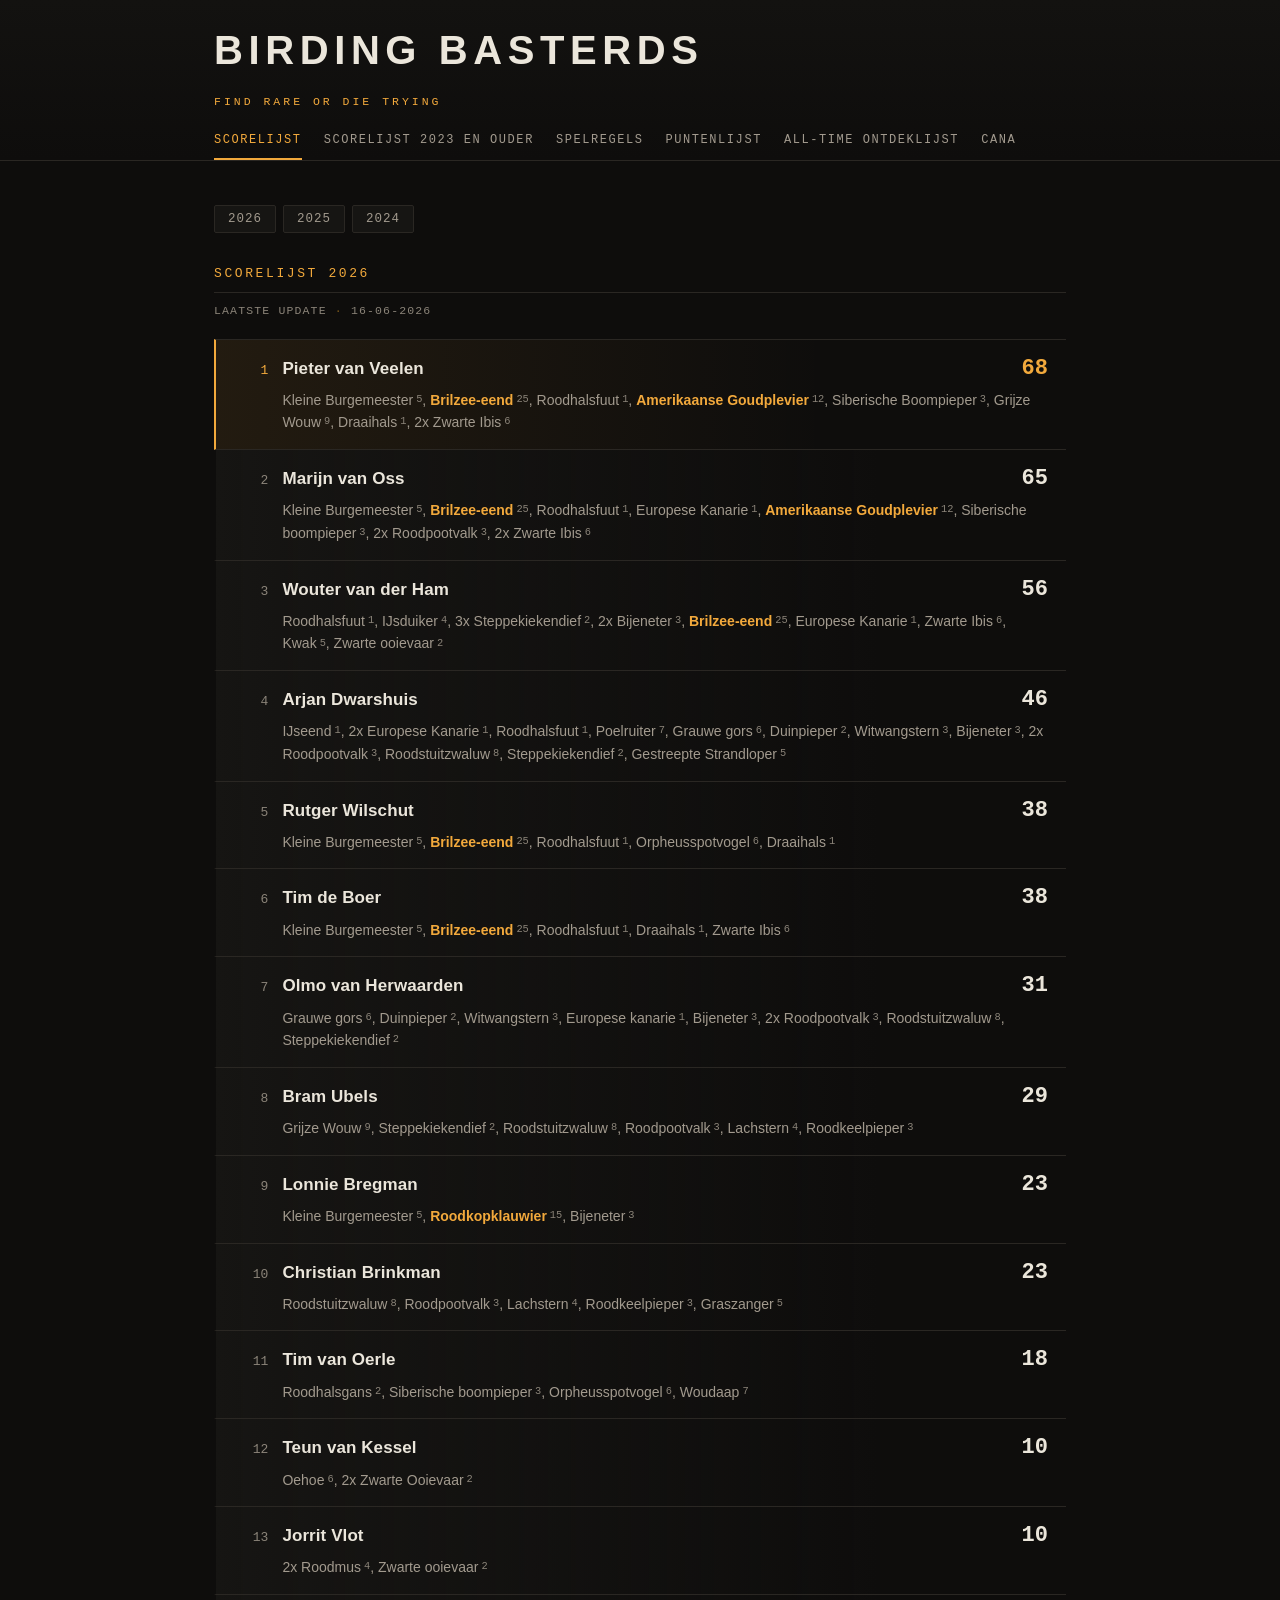
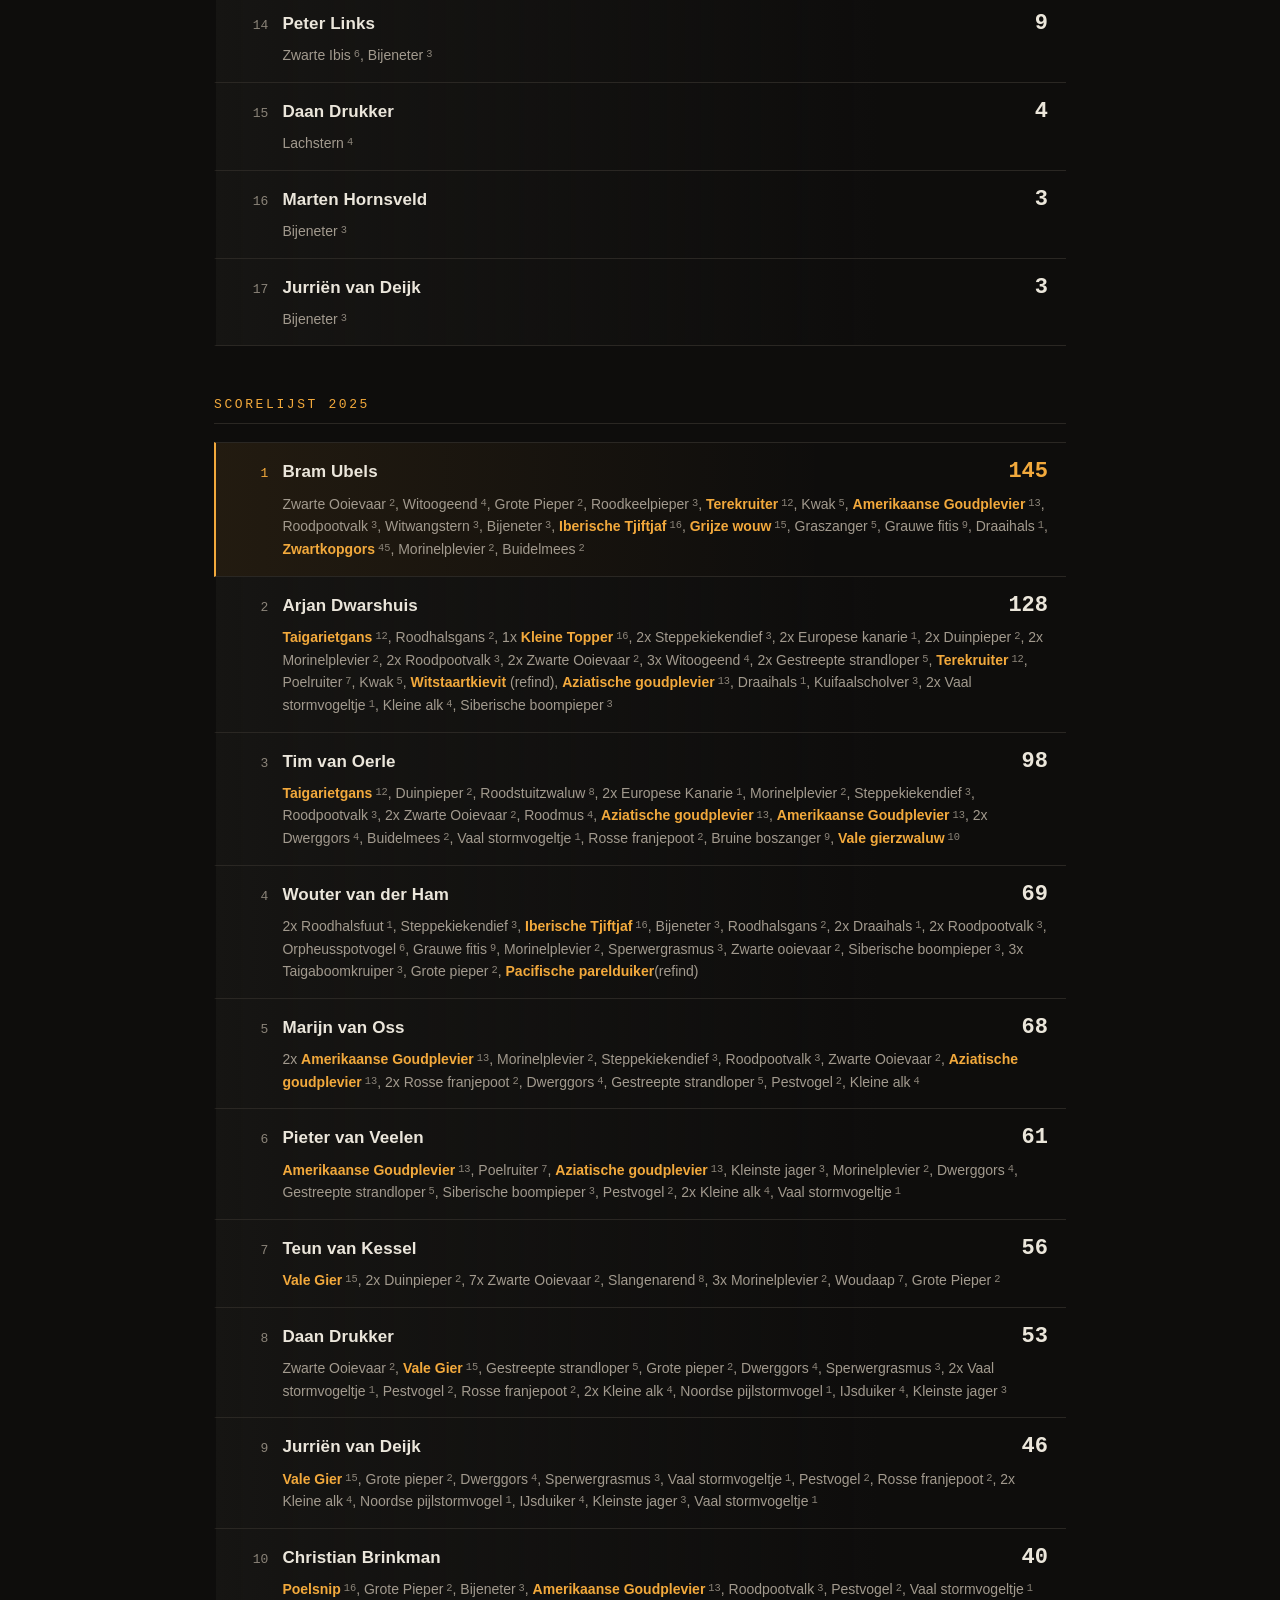
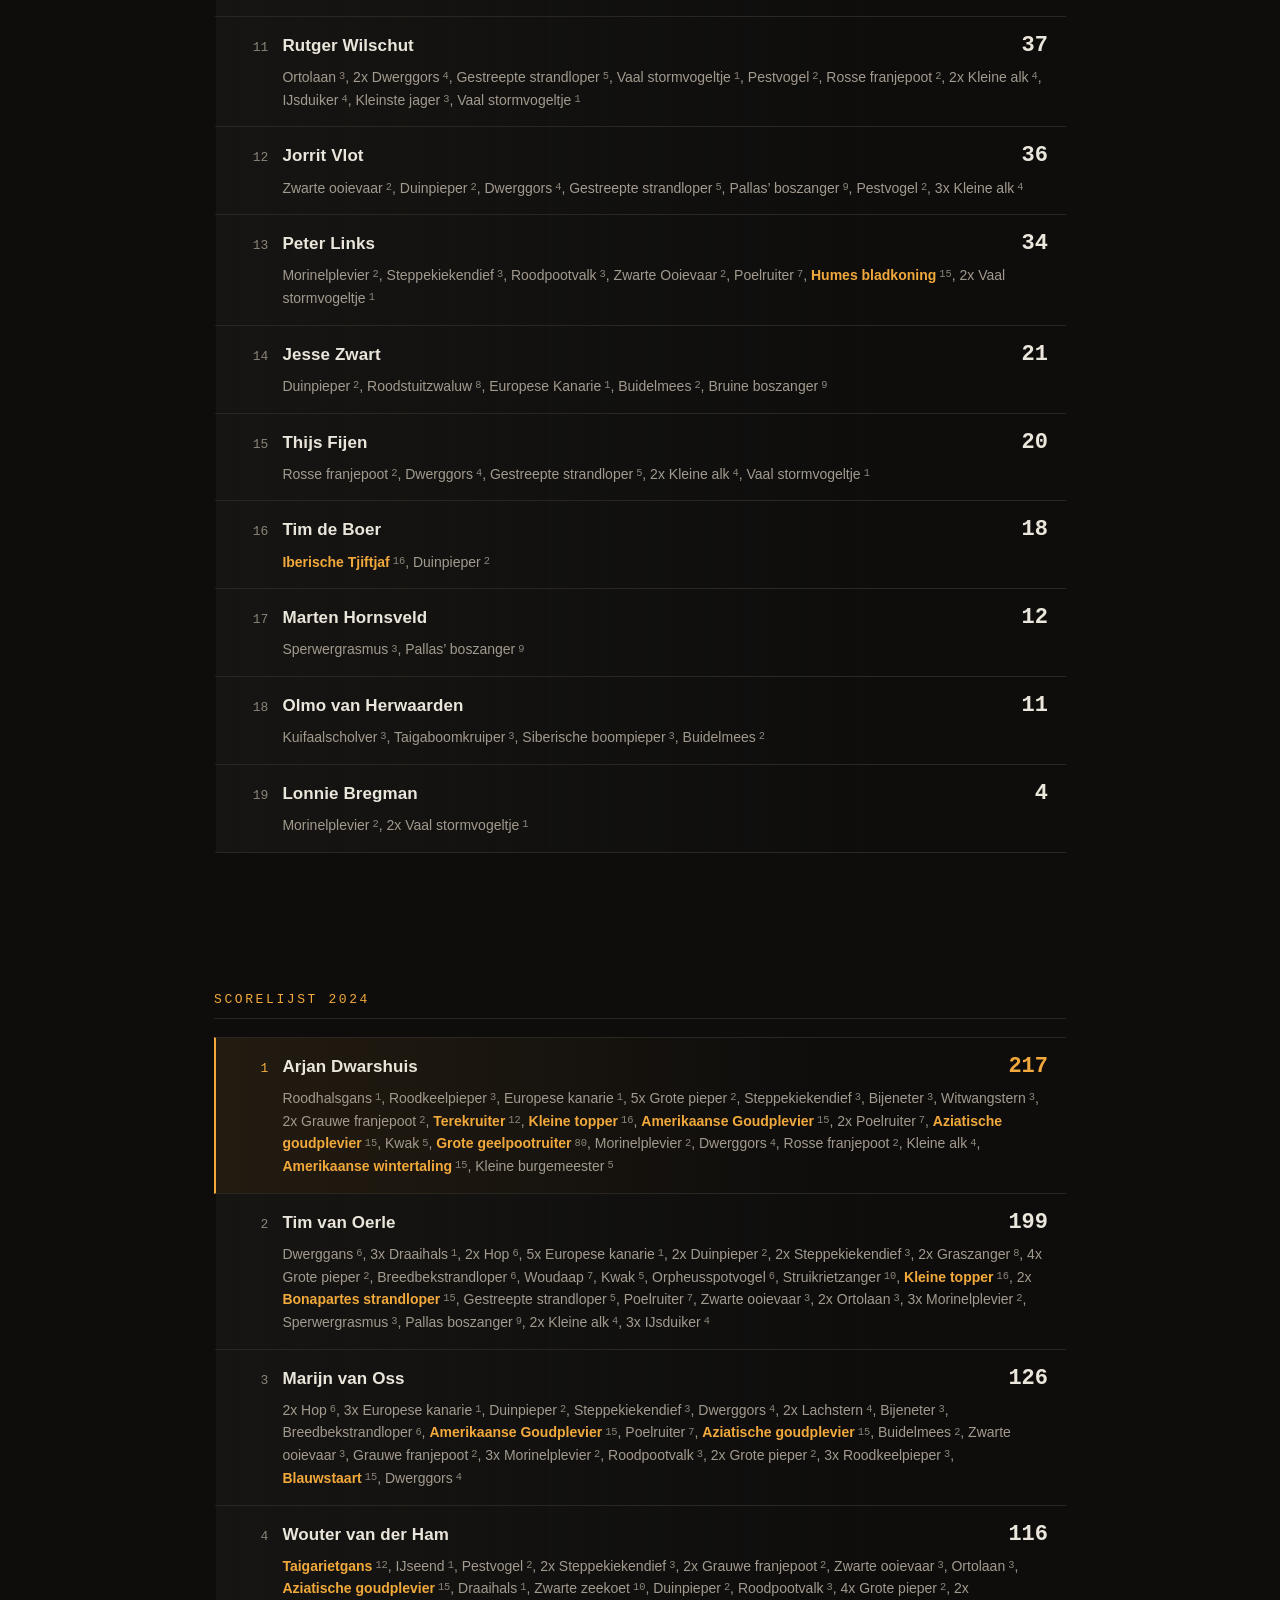
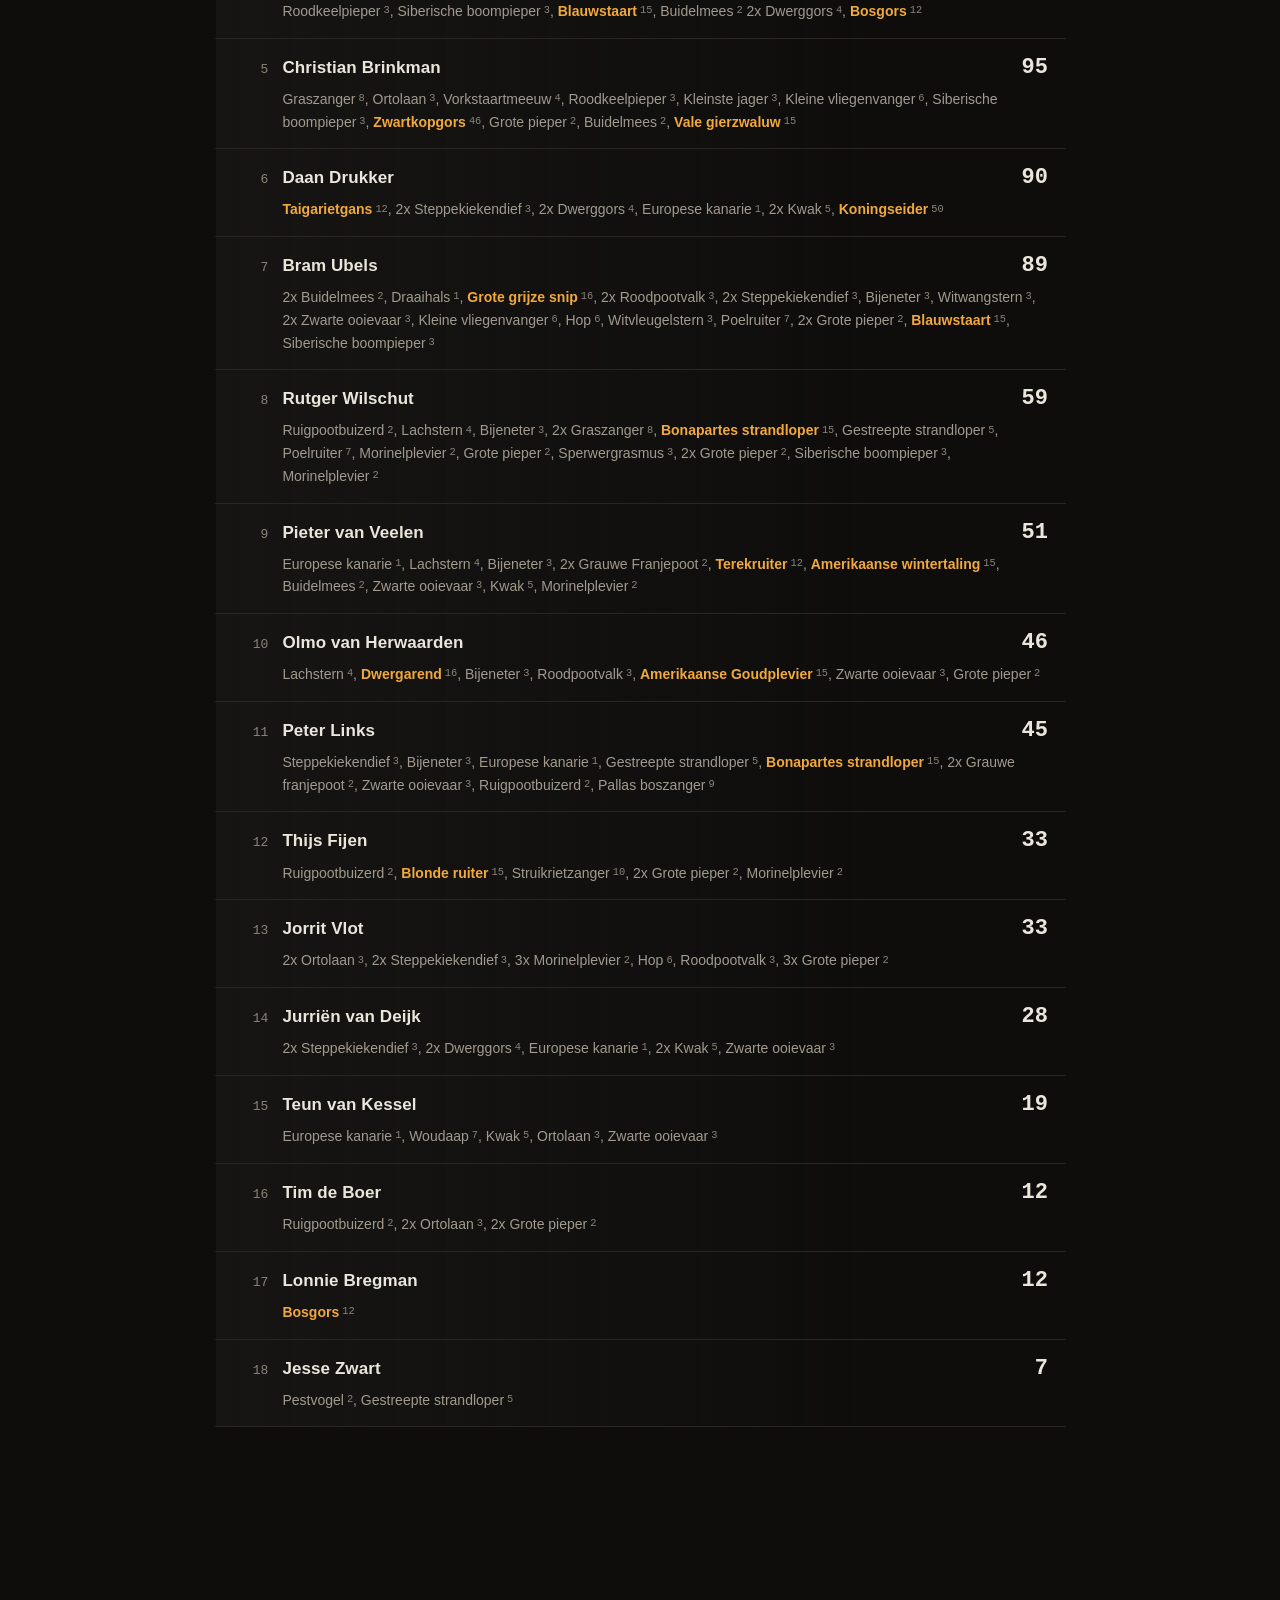
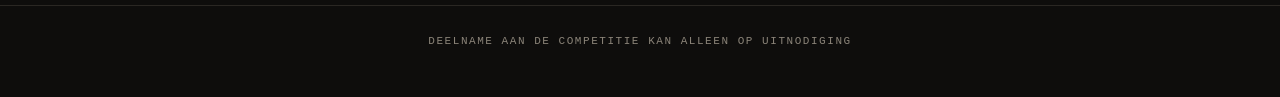
==== commit 077b8694: "Rangnummer met dubbele punt ook herkennen Twee regels in de scorelijst schrijven het rangnummer als " ====
--- a/docs/index.html
+++ b/docs/index.html
@@ -44,20 +44,12 @@
 
 <h2 id="s2025">Scorelijst 2025</h2>
 
-<ol class="board"><li class="row row--leader"><span class="row__pos">1</span><span class="row__name">Bram Ubels</span><span class="row__score">145</span><span class="row__finds">Zwarte Ooievaar<b class="pts">2</b>, Witoogeend<b class="pts">4</b>, Grote Pieper<b class="pts">2</b>, Roodkeelpieper<b class="pts">3</b>, <strong>Terekruiter</strong><b class="pts">12</b>, Kwak<b class="pts">5</b>, <strong>Amerikaanse Goudplevier</strong><b class="pts">13</b>, Roodpootvalk<b class="pts">3</b>, Witwangstern<b class="pts">3</b>, Bijeneter<b class="pts">3</b>, <strong>Iberische Tjiftjaf</strong><b class="pts">16</b>, <strong>Grijze wouw</strong><b class="pts">15</b>, Graszanger<b class="pts">5</b>, Grauwe fitis<b class="pts">9</b>, Draaihals<b class="pts">1</b>, <strong>Zwartkopgors</strong><b class="pts">45</b>, Morinelplevier<b class="pts">2</b>, Buidelmees<b class="pts">2</b></span></li><li class="row"><span class="row__pos">2</span><span class="row__name">Arjan Dwarshuis</span><span class="row__score">128</span><span class="row__finds"><strong>Taigarietgans</strong><b class="pts">12</b>, Roodhalsgans<b class="pts">2</b>, 1x <strong>Kleine Topper</strong><b class="pts">16</b>, 2x Steppekiekendief<b class="pts">3</b>, 2x Europese kanarie<b class="pts">1</b>, 2x Duinpieper<b class="pts">2</b>, 2x Morinelplevier<b class="pts">2</b>, 2x Roodpootvalk<b class="pts">3</b>, 2x Zwarte Ooievaar<b class="pts">2</b>, 3x Witoogeend<b class="pts">4</b>, 2x Gestreepte strandloper<b class="pts">5</b>, <strong>Terekruiter</strong><b class="pts">12</b>, Poelruiter<b class="pts">7</b>, Kwak<b class="pts">5</b>, <strong>Witstaartkievit</strong> (refind), <strong>Aziatische goudplevier</strong><b class="pts">13</b>, Draaihals<b class="pts">1</b>, Kuifaalscholver<b class="pts">3</b>, 2x Vaal stormvogeltje<b class="pts">1</b>, Kleine alk<b class="pts">4</b>, Siberische boompieper<b class="pts">3</b></span></li><li class="row"><span class="row__pos">3</span><span class="row__name">Tim van Oerle</span><span class="row__score">98</span><span class="row__finds"><strong>Taigarietgans</strong><b class="pts">12</b>, Duinpieper<b class="pts">2</b>, Roodstuitzwaluw<b class="pts">8</b>, 2x Europese Kanarie<b class="pts">1</b>, Morinelplevier<b class="pts">2</b>, Steppekiekendief<b class="pts">3</b>, Roodpootvalk<b class="pts">3</b>, 2x Zwarte Ooievaar<b class="pts">2</b>, Roodmus<b class="pts">4</b>, <strong>Aziatische goudplevier</strong><b class="pts">13</b>, <strong>Amerikaanse Goudplevier</strong><b class="pts">13</b>, 2x Dwerggors<b class="pts">4</b>, Buidelmees<b class="pts">2</b>, Vaal stormvogeltje<b class="pts">1</b>, Rosse franjepoot<b class="pts">2</b>, Bruine boszanger<b class="pts">9</b>, <strong>Vale gierzwaluw</strong><b class="pts">10</b></span></li></ol>
-
-<p>4: Wouter van der Ham: 69<br>2x Roodhalsfuut (1), Steppekiekendief (3), <strong>Iberische Tjiftjaf</strong> (16), Bijeneter (3), Roodhalsgans (2), 2x Draaihals (1), 2x Roodpootvalk (3), Orpheusspotvogel (6), Grauwe fitis (9), Morinelplevier (2), Sperwergrasmus (3), Zwarte ooievaar (2), Siberische boompieper (3), 3x Taigaboomkruiper (3), Grote pieper (2), <strong>Pacifische parelduiker </strong>(refind)</p>
-
-<ol class="board"><li class="row"><span class="row__pos">5</span><span class="row__name">Marijn van Oss</span><span class="row__score">68</span><span class="row__finds">2x <strong>Amerikaanse Goudplevier</strong><b class="pts">13</b>, Morinelplevier<b class="pts">2</b>, Steppekiekendief<b class="pts">3</b>, Roodpootvalk<b class="pts">3</b>, Zwarte Ooievaar<b class="pts">2</b>, <strong>Aziatische goudplevier</strong><b class="pts">13</b>, 2x Rosse franjepoot<b class="pts">2</b>, Dwerggors<b class="pts">4</b>, Gestreepte strandloper<b class="pts">5</b>, Pestvogel<b class="pts">2</b>, Kleine alk<b class="pts">4</b></span></li><li class="row"><span class="row__pos">6</span><span class="row__name">Pieter van Veelen</span><span class="row__score">61</span><span class="row__finds"><strong>Amerikaanse Goudplevier</strong><b class="pts">13</b>, Poelruiter<b class="pts">7</b>, <strong>Aziatische goudplevier</strong><b class="pts">13</b>, Kleinste jager<b class="pts">3</b>, Morinelplevier<b class="pts">2</b>, Dwerggors<b class="pts">4</b>, Gestreepte strandloper<b class="pts">5</b>, Siberische boompieper<b class="pts">3</b>, Pestvogel<b class="pts">2</b>, 2x Kleine alk<b class="pts">4</b>, Vaal stormvogeltje<b class="pts">1</b></span></li><li class="row"><span class="row__pos">7</span><span class="row__name">Teun van Kessel</span><span class="row__score">56</span><span class="row__finds"><strong>Vale Gier</strong><b class="pts">15</b>, 2x Duinpieper<b class="pts">2</b>, 7x Zwarte Ooievaar<b class="pts">2</b>, Slangenarend<b class="pts">8</b>, 3x Morinelplevier<b class="pts">2</b>, Woudaap<b class="pts">7</b>, Grote Pieper<b class="pts">2</b></span></li><li class="row"><span class="row__pos">8</span><span class="row__name">Daan Drukker</span><span class="row__score">53</span><span class="row__finds">Zwarte Ooievaar<b class="pts">2</b>, <strong>Vale Gier</strong><b class="pts">15</b>, Gestreepte strandloper<b class="pts">5</b>, Grote pieper<b class="pts">2</b>, Dwerggors<b class="pts">4</b>, Sperwergrasmus<b class="pts">3</b>, 2x Vaal stormvogeltje<b class="pts">1</b>, Pestvogel<b class="pts">2</b>, Rosse franjepoot<b class="pts">2</b>, 2x Kleine alk<b class="pts">4</b>, Noordse pijlstormvogel<b class="pts">1</b>, IJsduiker<b class="pts">4</b>, Kleinste jager<b class="pts">3</b></span></li><li class="row"><span class="row__pos">9</span><span class="row__name">Jurriën van Deijk</span><span class="row__score">46</span><span class="row__finds"><strong>Vale Gier</strong><b class="pts">15</b>, Grote pieper<b class="pts">2</b>, Dwerggors<b class="pts">4</b>, Sperwergrasmus<b class="pts">3</b>, Vaal stormvogeltje<b class="pts">1</b>, Pestvogel<b class="pts">2</b>, Rosse franjepoot<b class="pts">2</b>, 2x Kleine alk<b class="pts">4</b>, Noordse pijlstormvogel<b class="pts">1</b>, IJsduiker<b class="pts">4</b>, Kleinste jager<b class="pts">3</b>, Vaal stormvogeltje<b class="pts">1</b></span></li><li class="row"><span class="row__pos">10</span><span class="row__name">Christian Brinkman</span><span class="row__score">40</span><span class="row__finds"><strong>Poelsnip</strong><b class="pts">16</b>, Grote Pieper<b class="pts">2</b>, Bijeneter<b class="pts">3</b>, <strong>Amerikaanse Goudplevier</strong><b class="pts">13</b>, Roodpootvalk<b class="pts">3</b>, Pestvogel<b class="pts">2</b>, Vaal stormvogeltje<b class="pts">1</b></span></li><li class="row"><span class="row__pos">11</span><span class="row__name">Rutger Wilschut</span><span class="row__score">37</span><span class="row__finds">Ortolaan<b class="pts">3</b>, 2x Dwerggors<b class="pts">4</b>, Gestreepte strandloper<b class="pts">5</b>, Vaal stormvogeltje<b class="pts">1</b>, Pestvogel<b class="pts">2</b>, Rosse franjepoot<b class="pts">2</b>, 2x Kleine alk<b class="pts">4</b>, IJsduiker<b class="pts">4</b>, Kleinste jager<b class="pts">3</b>, Vaal stormvogeltje<b class="pts">1</b></span></li><li class="row"><span class="row__pos">12</span><span class="row__name">Jorrit Vlot</span><span class="row__score">36</span><span class="row__finds">Zwarte ooievaar<b class="pts">2</b>, Duinpieper<b class="pts">2</b>, Dwerggors<b class="pts">4</b>, Gestreepte strandloper<b class="pts">5</b>, Pallas&#8217; boszanger<b class="pts">9</b>, Pestvogel<b class="pts">2</b>, 3x Kleine alk<b class="pts">4</b></span></li><li class="row"><span class="row__pos">13</span><span class="row__name">Peter Links</span><span class="row__score">34</span><span class="row__finds">Morinelplevier<b class="pts">2</b>, Steppekiekendief<b class="pts">3</b>, Roodpootvalk<b class="pts">3</b>, Zwarte Ooievaar<b class="pts">2</b>, Poelruiter<b class="pts">7</b>, <strong>Humes bladkoning<b class="pts">15</b></strong>, 2x Vaal stormvogeltje<b class="pts">1</b></span></li><li class="row"><span class="row__pos">14</span><span class="row__name">Jesse Zwart</span><span class="row__score">21</span><span class="row__finds">Duinpieper<b class="pts">2</b>, Roodstuitzwaluw<b class="pts">8</b>, Europese Kanarie<b class="pts">1</b>, Buidelmees<b class="pts">2</b>, Bruine boszanger<b class="pts">9</b></span></li><li class="row"><span class="row__pos">15</span><span class="row__name">Thijs Fijen</span><span class="row__score">20</span><span class="row__finds">Rosse franjepoot<b class="pts">2</b>, Dwerggors<b class="pts">4</b>, Gestreepte strandloper<b class="pts">5</b>, 2x Kleine alk<b class="pts">4</b>, Vaal stormvogeltje<b class="pts">1</b></span></li><li class="row"><span class="row__pos">16</span><span class="row__name">Tim de Boer</span><span class="row__score">18</span><span class="row__finds"><strong>Iberische Tjiftjaf</strong><b class="pts">16</b>, Duinpieper<b class="pts">2</b></span></li><li class="row"><span class="row__pos">17</span><span class="row__name">Marten Hornsveld</span><span class="row__score">12</span><span class="row__finds">Sperwergrasmus<b class="pts">3</b>, Pallas&#8217; boszanger<b class="pts">9</b></span></li><li class="row"><span class="row__pos">18</span><span class="row__name">Olmo van Herwaarden</span><span class="row__score">11</span><span class="row__finds">Kuifaalscholver<b class="pts">3</b>, Taigaboomkruiper<b class="pts">3</b>, Siberische boompieper<b class="pts">3</b>, Buidelmees<b class="pts">2</b></span></li><li class="row"><span class="row__pos">19</span><span class="row__name">Lonnie Bregman</span><span class="row__score">4</span><span class="row__finds">Morinelplevier<b class="pts">2</b>, 2x Vaal stormvogeltje<b class="pts">1</b></span></li></ol>
+<ol class="board"><li class="row row--leader"><span class="row__pos">1</span><span class="row__name">Bram Ubels</span><span class="row__score">145</span><span class="row__finds">Zwarte Ooievaar<b class="pts">2</b>, Witoogeend<b class="pts">4</b>, Grote Pieper<b class="pts">2</b>, Roodkeelpieper<b class="pts">3</b>, <strong>Terekruiter</strong><b class="pts">12</b>, Kwak<b class="pts">5</b>, <strong>Amerikaanse Goudplevier</strong><b class="pts">13</b>, Roodpootvalk<b class="pts">3</b>, Witwangstern<b class="pts">3</b>, Bijeneter<b class="pts">3</b>, <strong>Iberische Tjiftjaf</strong><b class="pts">16</b>, <strong>Grijze wouw</strong><b class="pts">15</b>, Graszanger<b class="pts">5</b>, Grauwe fitis<b class="pts">9</b>, Draaihals<b class="pts">1</b>, <strong>Zwartkopgors</strong><b class="pts">45</b>, Morinelplevier<b class="pts">2</b>, Buidelmees<b class="pts">2</b></span></li><li class="row"><span class="row__pos">2</span><span class="row__name">Arjan Dwarshuis</span><span class="row__score">128</span><span class="row__finds"><strong>Taigarietgans</strong><b class="pts">12</b>, Roodhalsgans<b class="pts">2</b>, 1x <strong>Kleine Topper</strong><b class="pts">16</b>, 2x Steppekiekendief<b class="pts">3</b>, 2x Europese kanarie<b class="pts">1</b>, 2x Duinpieper<b class="pts">2</b>, 2x Morinelplevier<b class="pts">2</b>, 2x Roodpootvalk<b class="pts">3</b>, 2x Zwarte Ooievaar<b class="pts">2</b>, 3x Witoogeend<b class="pts">4</b>, 2x Gestreepte strandloper<b class="pts">5</b>, <strong>Terekruiter</strong><b class="pts">12</b>, Poelruiter<b class="pts">7</b>, Kwak<b class="pts">5</b>, <strong>Witstaartkievit</strong> (refind), <strong>Aziatische goudplevier</strong><b class="pts">13</b>, Draaihals<b class="pts">1</b>, Kuifaalscholver<b class="pts">3</b>, 2x Vaal stormvogeltje<b class="pts">1</b>, Kleine alk<b class="pts">4</b>, Siberische boompieper<b class="pts">3</b></span></li><li class="row"><span class="row__pos">3</span><span class="row__name">Tim van Oerle</span><span class="row__score">98</span><span class="row__finds"><strong>Taigarietgans</strong><b class="pts">12</b>, Duinpieper<b class="pts">2</b>, Roodstuitzwaluw<b class="pts">8</b>, 2x Europese Kanarie<b class="pts">1</b>, Morinelplevier<b class="pts">2</b>, Steppekiekendief<b class="pts">3</b>, Roodpootvalk<b class="pts">3</b>, 2x Zwarte Ooievaar<b class="pts">2</b>, Roodmus<b class="pts">4</b>, <strong>Aziatische goudplevier</strong><b class="pts">13</b>, <strong>Amerikaanse Goudplevier</strong><b class="pts">13</b>, 2x Dwerggors<b class="pts">4</b>, Buidelmees<b class="pts">2</b>, Vaal stormvogeltje<b class="pts">1</b>, Rosse franjepoot<b class="pts">2</b>, Bruine boszanger<b class="pts">9</b>, <strong>Vale gierzwaluw</strong><b class="pts">10</b></span></li><li class="row"><span class="row__pos">4</span><span class="row__name">Wouter van der Ham</span><span class="row__score">69</span><span class="row__finds">2x Roodhalsfuut<b class="pts">1</b>, Steppekiekendief<b class="pts">3</b>, <strong>Iberische Tjiftjaf</strong><b class="pts">16</b>, Bijeneter<b class="pts">3</b>, Roodhalsgans<b class="pts">2</b>, 2x Draaihals<b class="pts">1</b>, 2x Roodpootvalk<b class="pts">3</b>, Orpheusspotvogel<b class="pts">6</b>, Grauwe fitis<b class="pts">9</b>, Morinelplevier<b class="pts">2</b>, Sperwergrasmus<b class="pts">3</b>, Zwarte ooievaar<b class="pts">2</b>, Siberische boompieper<b class="pts">3</b>, 3x Taigaboomkruiper<b class="pts">3</b>, Grote pieper<b class="pts">2</b>, <strong>Pacifische parelduiker</strong>(refind)</span></li><li class="row"><span class="row__pos">5</span><span class="row__name">Marijn van Oss</span><span class="row__score">68</span><span class="row__finds">2x <strong>Amerikaanse Goudplevier</strong><b class="pts">13</b>, Morinelplevier<b class="pts">2</b>, Steppekiekendief<b class="pts">3</b>, Roodpootvalk<b class="pts">3</b>, Zwarte Ooievaar<b class="pts">2</b>, <strong>Aziatische goudplevier</strong><b class="pts">13</b>, 2x Rosse franjepoot<b class="pts">2</b>, Dwerggors<b class="pts">4</b>, Gestreepte strandloper<b class="pts">5</b>, Pestvogel<b class="pts">2</b>, Kleine alk<b class="pts">4</b></span></li><li class="row"><span class="row__pos">6</span><span class="row__name">Pieter van Veelen</span><span class="row__score">61</span><span class="row__finds"><strong>Amerikaanse Goudplevier</strong><b class="pts">13</b>, Poelruiter<b class="pts">7</b>, <strong>Aziatische goudplevier</strong><b class="pts">13</b>, Kleinste jager<b class="pts">3</b>, Morinelplevier<b class="pts">2</b>, Dwerggors<b class="pts">4</b>, Gestreepte strandloper<b class="pts">5</b>, Siberische boompieper<b class="pts">3</b>, Pestvogel<b class="pts">2</b>, 2x Kleine alk<b class="pts">4</b>, Vaal stormvogeltje<b class="pts">1</b></span></li><li class="row"><span class="row__pos">7</span><span class="row__name">Teun van Kessel</span><span class="row__score">56</span><span class="row__finds"><strong>Vale Gier</strong><b class="pts">15</b>, 2x Duinpieper<b class="pts">2</b>, 7x Zwarte Ooievaar<b class="pts">2</b>, Slangenarend<b class="pts">8</b>, 3x Morinelplevier<b class="pts">2</b>, Woudaap<b class="pts">7</b>, Grote Pieper<b class="pts">2</b></span></li><li class="row"><span class="row__pos">8</span><span class="row__name">Daan Drukker</span><span class="row__score">53</span><span class="row__finds">Zwarte Ooievaar<b class="pts">2</b>, <strong>Vale Gier</strong><b class="pts">15</b>, Gestreepte strandloper<b class="pts">5</b>, Grote pieper<b class="pts">2</b>, Dwerggors<b class="pts">4</b>, Sperwergrasmus<b class="pts">3</b>, 2x Vaal stormvogeltje<b class="pts">1</b>, Pestvogel<b class="pts">2</b>, Rosse franjepoot<b class="pts">2</b>, 2x Kleine alk<b class="pts">4</b>, Noordse pijlstormvogel<b class="pts">1</b>, IJsduiker<b class="pts">4</b>, Kleinste jager<b class="pts">3</b></span></li><li class="row"><span class="row__pos">9</span><span class="row__name">Jurriën van Deijk</span><span class="row__score">46</span><span class="row__finds"><strong>Vale Gier</strong><b class="pts">15</b>, Grote pieper<b class="pts">2</b>, Dwerggors<b class="pts">4</b>, Sperwergrasmus<b class="pts">3</b>, Vaal stormvogeltje<b class="pts">1</b>, Pestvogel<b class="pts">2</b>, Rosse franjepoot<b class="pts">2</b>, 2x Kleine alk<b class="pts">4</b>, Noordse pijlstormvogel<b class="pts">1</b>, IJsduiker<b class="pts">4</b>, Kleinste jager<b class="pts">3</b>, Vaal stormvogeltje<b class="pts">1</b></span></li><li class="row"><span class="row__pos">10</span><span class="row__name">Christian Brinkman</span><span class="row__score">40</span><span class="row__finds"><strong>Poelsnip</strong><b class="pts">16</b>, Grote Pieper<b class="pts">2</b>, Bijeneter<b class="pts">3</b>, <strong>Amerikaanse Goudplevier</strong><b class="pts">13</b>, Roodpootvalk<b class="pts">3</b>, Pestvogel<b class="pts">2</b>, Vaal stormvogeltje<b class="pts">1</b></span></li><li class="row"><span class="row__pos">11</span><span class="row__name">Rutger Wilschut</span><span class="row__score">37</span><span class="row__finds">Ortolaan<b class="pts">3</b>, 2x Dwerggors<b class="pts">4</b>, Gestreepte strandloper<b class="pts">5</b>, Vaal stormvogeltje<b class="pts">1</b>, Pestvogel<b class="pts">2</b>, Rosse franjepoot<b class="pts">2</b>, 2x Kleine alk<b class="pts">4</b>, IJsduiker<b class="pts">4</b>, Kleinste jager<b class="pts">3</b>, Vaal stormvogeltje<b class="pts">1</b></span></li><li class="row"><span class="row__pos">12</span><span class="row__name">Jorrit Vlot</span><span class="row__score">36</span><span class="row__finds">Zwarte ooievaar<b class="pts">2</b>, Duinpieper<b class="pts">2</b>, Dwerggors<b class="pts">4</b>, Gestreepte strandloper<b class="pts">5</b>, Pallas&#8217; boszanger<b class="pts">9</b>, Pestvogel<b class="pts">2</b>, 3x Kleine alk<b class="pts">4</b></span></li><li class="row"><span class="row__pos">13</span><span class="row__name">Peter Links</span><span class="row__score">34</span><span class="row__finds">Morinelplevier<b class="pts">2</b>, Steppekiekendief<b class="pts">3</b>, Roodpootvalk<b class="pts">3</b>, Zwarte Ooievaar<b class="pts">2</b>, Poelruiter<b class="pts">7</b>, <strong>Humes bladkoning<b class="pts">15</b></strong>, 2x Vaal stormvogeltje<b class="pts">1</b></span></li><li class="row"><span class="row__pos">14</span><span class="row__name">Jesse Zwart</span><span class="row__score">21</span><span class="row__finds">Duinpieper<b class="pts">2</b>, Roodstuitzwaluw<b class="pts">8</b>, Europese Kanarie<b class="pts">1</b>, Buidelmees<b class="pts">2</b>, Bruine boszanger<b class="pts">9</b></span></li><li class="row"><span class="row__pos">15</span><span class="row__name">Thijs Fijen</span><span class="row__score">20</span><span class="row__finds">Rosse franjepoot<b class="pts">2</b>, Dwerggors<b class="pts">4</b>, Gestreepte strandloper<b class="pts">5</b>, 2x Kleine alk<b class="pts">4</b>, Vaal stormvogeltje<b class="pts">1</b></span></li><li class="row"><span class="row__pos">16</span><span class="row__name">Tim de Boer</span><span class="row__score">18</span><span class="row__finds"><strong>Iberische Tjiftjaf</strong><b class="pts">16</b>, Duinpieper<b class="pts">2</b></span></li><li class="row"><span class="row__pos">17</span><span class="row__name">Marten Hornsveld</span><span class="row__score">12</span><span class="row__finds">Sperwergrasmus<b class="pts">3</b>, Pallas&#8217; boszanger<b class="pts">9</b></span></li><li class="row"><span class="row__pos">18</span><span class="row__name">Olmo van Herwaarden</span><span class="row__score">11</span><span class="row__finds">Kuifaalscholver<b class="pts">3</b>, Taigaboomkruiper<b class="pts">3</b>, Siberische boompieper<b class="pts">3</b>, Buidelmees<b class="pts">2</b></span></li><li class="row"><span class="row__pos">19</span><span class="row__name">Lonnie Bregman</span><span class="row__score">4</span><span class="row__finds">Morinelplevier<b class="pts">2</b>, 2x Vaal stormvogeltje<b class="pts">1</b></span></li></ol>
 
 <div style="padding-top:8vh;padding-bottom:8vh">
 <h2 id="s2024">Scorelijst 2024</h2>
 
-<ol class="board"><li class="row row--leader"><span class="row__pos">1</span><span class="row__name">Arjan Dwarshuis</span><span class="row__score">217</span><span class="row__finds">Roodhalsgans<b class="pts">1</b>, Roodkeelpieper<b class="pts">3</b>, Europese kanarie<b class="pts">1</b>, 5x Grote pieper<b class="pts">2</b>, Steppekiekendief<b class="pts">3</b>, Bijeneter<b class="pts">3</b>, Witwangstern<b class="pts">3</b>, 2x Grauwe franjepoot<b class="pts">2</b>, <strong>Terekruiter</strong><b class="pts">12</b>, <strong>Kleine topper</strong><b class="pts">16</b>, <strong>Amerikaanse Goudplevier</strong><b class="pts">15</b>, 2x Poelruiter<b class="pts">7</b>, <strong>Aziatische goudplevier</strong><b class="pts">15</b>, Kwak<b class="pts">5</b>, <strong>Grote geelpootruiter</strong><b class="pts">80</b>, Morinelplevier<b class="pts">2</b>, Dwerggors<b class="pts">4</b>, Rosse franjepoot<b class="pts">2</b>, Kleine alk<b class="pts">4</b>, <strong>Amerikaanse wintertaling</strong><b class="pts">15</b>, Kleine burgemeester<b class="pts">5</b></span></li><li class="row"><span class="row__pos">2</span><span class="row__name">Tim van Oerle</span><span class="row__score">199</span><span class="row__finds">Dwerggans<b class="pts">6</b>, 3x Draaihals<b class="pts">1</b>, 2x Hop<b class="pts">6</b>, 5x Europese kanarie<b class="pts">1</b>, 2x Duinpieper<b class="pts">2</b>, 2x Steppekiekendief<b class="pts">3</b>, 2x Graszanger<b class="pts">8</b>, 4x Grote pieper<b class="pts">2</b>, Breedbekstrandloper<b class="pts">6</b>, Woudaap<b class="pts">7</b>, Kwak<b class="pts">5</b>, Orpheusspotvogel<b class="pts">6</b>, Struikrietzanger<b class="pts">10</b>, <strong>Kleine topper</strong><b class="pts">16</b>, 2x <strong>Bonapartes strandloper</strong><b class="pts">15</b>, Gestreepte strandloper<b class="pts">5</b>, Poelruiter<b class="pts">7</b>, Zwarte ooievaar<b class="pts">3</b>, 2x Ortolaan<b class="pts">3</b>, 3x Morinelplevier<b class="pts">2</b>, Sperwergrasmus<b class="pts">3</b>, Pallas boszanger<b class="pts">9</b>, 2x Kleine alk<b class="pts">4</b>, 3x IJsduiker<b class="pts">4</b></span></li><li class="row"><span class="row__pos">3</span><span class="row__name">Marijn van Oss</span><span class="row__score">126</span><span class="row__finds">2x Hop<b class="pts">6</b>, 3x Europese kanarie<b class="pts">1</b>, Duinpieper<b class="pts">2</b>, Steppekiekendief<b class="pts">3</b>, Dwerggors<b class="pts">4</b>, 2x Lachstern<b class="pts">4</b>, Bijeneter<b class="pts">3</b>, Breedbekstrandloper<b class="pts">6</b>, <strong>Amerikaanse Goudplevier</strong><b class="pts">15</b>, Poelruiter<b class="pts">7</b>, <strong>Aziatische goudplevier</strong><b class="pts">15</b>, Buidelmees<b class="pts">2</b>, Zwarte ooievaar<b class="pts">3</b>, Grauwe franjepoot<b class="pts">2</b>, 3x Morinelplevier<b class="pts">2</b>, Roodpootvalk<b class="pts">3</b>, 2x Grote pieper<b class="pts">2</b>, 3x Roodkeelpieper<b class="pts">3</b>, <strong>Blauwstaart</strong><b class="pts">15</b>, Dwerggors<b class="pts">4</b></span></li><li class="row"><span class="row__pos">4</span><span class="row__name">Wouter van der Ham</span><span class="row__score">116</span><span class="row__finds"><strong>Taigarietgans</strong><b class="pts">12</b>, IJseend<b class="pts">1</b>, Pestvogel<b class="pts">2</b>, 2x Steppekiekendief<b class="pts">3</b>, 2x Grauwe franjepoot<b class="pts">2</b>, Zwarte ooievaar<b class="pts">3</b>, Ortolaan<b class="pts">3</b>, <strong>Aziatische goudplevier</strong><b class="pts">15</b>, Draaihals<b class="pts">1</b>, Zwarte zeekoet<b class="pts">10</b>, Duinpieper<b class="pts">2</b>, Roodpootvalk<b class="pts">3</b>, 4x Grote pieper<b class="pts">2</b>, 2x Roodkeelpieper<b class="pts">3</b>, Siberische boompieper<b class="pts">3</b>, <strong>Blauwstaart</strong><b class="pts">15</b>, Buidelmees<b class="pts">2</b> 2x Dwerggors<b class="pts">4</b>, <strong>Bosgors</strong><b class="pts">12</b></span></li><li class="row"><span class="row__pos">5</span><span class="row__name">Christian Brinkman</span><span class="row__score">95</span><span class="row__finds">Graszanger<b class="pts">8</b>, Ortolaan<b class="pts">3</b>, Vorkstaartmeeuw<b class="pts">4</b>, Roodkeelpieper<b class="pts">3</b>, Kleinste jager<b class="pts">3</b>, Kleine vliegenvanger<b class="pts">6</b>, Siberische boompieper<b class="pts">3</b>, <strong>Zwartkopgors</strong><b class="pts">46</b>, Grote pieper<b class="pts">2</b>, Buidelmees<b class="pts">2</b>, <strong>Vale gierzwaluw</strong><b class="pts">15</b></span></li><li class="row"><span class="row__pos">6</span><span class="row__name">Daan Drukker</span><span class="row__score">90</span><span class="row__finds"><strong>Taigarietgans</strong><b class="pts">12</b>, 2x Steppekiekendief<b class="pts">3</b>, 2x Dwerggors<b class="pts">4</b>, Europese kanarie<b class="pts">1</b>, 2x Kwak<b class="pts">5</b>, <strong>Koningseider</strong><b class="pts">50</b></span></li><li class="row"><span class="row__pos">7</span><span class="row__name">Bram Ubels</span><span class="row__score">89</span><span class="row__finds">2x Buidelmees<b class="pts">2</b>, Draaihals<b class="pts">1</b>, <strong>Grote grijze snip</strong><b class="pts">16</b>, 2x Roodpootvalk<b class="pts">3</b>, 2x Steppekiekendief<b class="pts">3</b>, Bijeneter<b class="pts">3</b>, Witwangstern<b class="pts">3</b>, 2x Zwarte ooievaar<b class="pts">3</b>, Kleine vliegenvanger<b class="pts">6</b>, Hop<b class="pts">6</b>, Witvleugelstern<b class="pts">3</b>, Poelruiter<b class="pts">7</b>, 2x Grote pieper<b class="pts">2</b>, <strong>Blauwstaart</strong><b class="pts">15</b>, Siberische boompieper<b class="pts">3</b></span></li><li class="row"><span class="row__pos">8</span><span class="row__name">Rutger Wilschut</span><span class="row__score">59</span><span class="row__finds">Ruigpootbuizerd<b class="pts">2</b>, Lachstern<b class="pts">4</b>, Bijeneter<b class="pts">3</b>, 2x Graszanger<b class="pts">8</b>, <strong>Bonapartes strandloper</strong><b class="pts">15</b>, Gestreepte strandloper<b class="pts">5</b>, Poelruiter<b class="pts">7</b>, Morinelplevier<b class="pts">2</b>, Grote pieper<b class="pts">2</b>, Sperwergrasmus<b class="pts">3</b>, 2x Grote pieper<b class="pts">2</b>, Siberische boompieper<b class="pts">3</b>, Morinelplevier<b class="pts">2</b></span></li><li class="row"><span class="row__pos">9</span><span class="row__name">Pieter van Veelen</span><span class="row__score">51</span><span class="row__finds">Europese kanarie<b class="pts">1</b>, Lachstern<b class="pts">4</b>, Bijeneter<b class="pts">3</b>, 2x Grauwe Franjepoot<b class="pts">2</b>, <strong>Terekruiter</strong><b class="pts">12</b>, <strong>Amerikaanse wintertaling</strong><b class="pts">15</b>, Buidelmees<b class="pts">2</b>, Zwarte ooievaar<b class="pts">3</b>, Kwak<b class="pts">5</b>, Morinelplevier<b class="pts">2</b></span></li><li class="row"><span class="row__pos">10</span><span class="row__name">Olmo van Herwaarden</span><span class="row__score">46</span><span class="row__finds">Lachstern<b class="pts">4</b>, <strong>Dwergarend</strong><b class="pts">16</b>, Bijeneter<b class="pts">3</b>, Roodpootvalk<b class="pts">3</b>, <strong>Amerikaanse Goudplevier</strong><b class="pts">15</b>, Zwarte ooievaar<b class="pts">3</b>, Grote pieper<b class="pts">2</b></span></li><li class="row"><span class="row__pos">11</span><span class="row__name">Peter Links</span><span class="row__score">45</span><span class="row__finds">Steppekiekendief<b class="pts">3</b>, Bijeneter<b class="pts">3</b>, Europese kanarie<b class="pts">1</b>, Gestreepte strandloper<b class="pts">5</b>, <strong>Bonapartes strandloper</strong><b class="pts">15</b>, 2x Grauwe franjepoot<b class="pts">2</b>, Zwarte ooievaar<b class="pts">3</b>, Ruigpootbuizerd<b class="pts">2</b>, Pallas boszanger<b class="pts">9</b></span></li><li class="row"><span class="row__pos">12</span><span class="row__name">Thijs Fijen</span><span class="row__score">33</span><span class="row__finds">Ruigpootbuizerd<b class="pts">2</b>, <strong>Blonde ruiter</strong><b class="pts">15</b>, Struikrietzanger<b class="pts">10</b>, 2x Grote pieper<b class="pts">2</b>, Morinelplevier<b class="pts">2</b></span></li><li class="row"><span class="row__pos">13</span><span class="row__name">Jorrit Vlot</span><span class="row__score">33</span><span class="row__finds">2x Ortolaan<b class="pts">3</b>, 2x Steppekiekendief<b class="pts">3</b>, 3x Morinelplevier<b class="pts">2</b>, Hop<b class="pts">6</b>, Roodpootvalk<b class="pts">3</b>, 3x Grote pieper<b class="pts">2</b></span></li></ol>
-
-<p>14: Jurriën van Deijk: 28 <br>2x Steppekiekendief (3), 2x Dwerggors (4), Europese kanarie (1), 2x Kwak (5), Zwarte ooievaar (3)</p>
-
-<ol class="board"><li class="row"><span class="row__pos">15</span><span class="row__name">Teun van Kessel</span><span class="row__score">19</span><span class="row__finds">Europese kanarie<b class="pts">1</b>, Woudaap<b class="pts">7</b>, Kwak<b class="pts">5</b>, Ortolaan<b class="pts">3</b>, Zwarte ooievaar<b class="pts">3</b></span></li><li class="row"><span class="row__pos">16</span><span class="row__name">Tim de Boer</span><span class="row__score">12</span><span class="row__finds">Ruigpootbuizerd<b class="pts">2</b>, 2x Ortolaan<b class="pts">3</b>, 2x Grote pieper<b class="pts">2</b></span></li><li class="row"><span class="row__pos">17</span><span class="row__name">Lonnie Bregman</span><span class="row__score">12</span><span class="row__finds"><strong>Bosgors</strong><b class="pts">12</b></span></li><li class="row"><span class="row__pos">18</span><span class="row__name">Jesse Zwart</span><span class="row__score">7</span><span class="row__finds">Pestvogel<b class="pts">2</b>, Gestreepte strandloper<b class="pts">5</b></span></li></ol>
+<ol class="board"><li class="row row--leader"><span class="row__pos">1</span><span class="row__name">Arjan Dwarshuis</span><span class="row__score">217</span><span class="row__finds">Roodhalsgans<b class="pts">1</b>, Roodkeelpieper<b class="pts">3</b>, Europese kanarie<b class="pts">1</b>, 5x Grote pieper<b class="pts">2</b>, Steppekiekendief<b class="pts">3</b>, Bijeneter<b class="pts">3</b>, Witwangstern<b class="pts">3</b>, 2x Grauwe franjepoot<b class="pts">2</b>, <strong>Terekruiter</strong><b class="pts">12</b>, <strong>Kleine topper</strong><b class="pts">16</b>, <strong>Amerikaanse Goudplevier</strong><b class="pts">15</b>, 2x Poelruiter<b class="pts">7</b>, <strong>Aziatische goudplevier</strong><b class="pts">15</b>, Kwak<b class="pts">5</b>, <strong>Grote geelpootruiter</strong><b class="pts">80</b>, Morinelplevier<b class="pts">2</b>, Dwerggors<b class="pts">4</b>, Rosse franjepoot<b class="pts">2</b>, Kleine alk<b class="pts">4</b>, <strong>Amerikaanse wintertaling</strong><b class="pts">15</b>, Kleine burgemeester<b class="pts">5</b></span></li><li class="row"><span class="row__pos">2</span><span class="row__name">Tim van Oerle</span><span class="row__score">199</span><span class="row__finds">Dwerggans<b class="pts">6</b>, 3x Draaihals<b class="pts">1</b>, 2x Hop<b class="pts">6</b>, 5x Europese kanarie<b class="pts">1</b>, 2x Duinpieper<b class="pts">2</b>, 2x Steppekiekendief<b class="pts">3</b>, 2x Graszanger<b class="pts">8</b>, 4x Grote pieper<b class="pts">2</b>, Breedbekstrandloper<b class="pts">6</b>, Woudaap<b class="pts">7</b>, Kwak<b class="pts">5</b>, Orpheusspotvogel<b class="pts">6</b>, Struikrietzanger<b class="pts">10</b>, <strong>Kleine topper</strong><b class="pts">16</b>, 2x <strong>Bonapartes strandloper</strong><b class="pts">15</b>, Gestreepte strandloper<b class="pts">5</b>, Poelruiter<b class="pts">7</b>, Zwarte ooievaar<b class="pts">3</b>, 2x Ortolaan<b class="pts">3</b>, 3x Morinelplevier<b class="pts">2</b>, Sperwergrasmus<b class="pts">3</b>, Pallas boszanger<b class="pts">9</b>, 2x Kleine alk<b class="pts">4</b>, 3x IJsduiker<b class="pts">4</b></span></li><li class="row"><span class="row__pos">3</span><span class="row__name">Marijn van Oss</span><span class="row__score">126</span><span class="row__finds">2x Hop<b class="pts">6</b>, 3x Europese kanarie<b class="pts">1</b>, Duinpieper<b class="pts">2</b>, Steppekiekendief<b class="pts">3</b>, Dwerggors<b class="pts">4</b>, 2x Lachstern<b class="pts">4</b>, Bijeneter<b class="pts">3</b>, Breedbekstrandloper<b class="pts">6</b>, <strong>Amerikaanse Goudplevier</strong><b class="pts">15</b>, Poelruiter<b class="pts">7</b>, <strong>Aziatische goudplevier</strong><b class="pts">15</b>, Buidelmees<b class="pts">2</b>, Zwarte ooievaar<b class="pts">3</b>, Grauwe franjepoot<b class="pts">2</b>, 3x Morinelplevier<b class="pts">2</b>, Roodpootvalk<b class="pts">3</b>, 2x Grote pieper<b class="pts">2</b>, 3x Roodkeelpieper<b class="pts">3</b>, <strong>Blauwstaart</strong><b class="pts">15</b>, Dwerggors<b class="pts">4</b></span></li><li class="row"><span class="row__pos">4</span><span class="row__name">Wouter van der Ham</span><span class="row__score">116</span><span class="row__finds"><strong>Taigarietgans</strong><b class="pts">12</b>, IJseend<b class="pts">1</b>, Pestvogel<b class="pts">2</b>, 2x Steppekiekendief<b class="pts">3</b>, 2x Grauwe franjepoot<b class="pts">2</b>, Zwarte ooievaar<b class="pts">3</b>, Ortolaan<b class="pts">3</b>, <strong>Aziatische goudplevier</strong><b class="pts">15</b>, Draaihals<b class="pts">1</b>, Zwarte zeekoet<b class="pts">10</b>, Duinpieper<b class="pts">2</b>, Roodpootvalk<b class="pts">3</b>, 4x Grote pieper<b class="pts">2</b>, 2x Roodkeelpieper<b class="pts">3</b>, Siberische boompieper<b class="pts">3</b>, <strong>Blauwstaart</strong><b class="pts">15</b>, Buidelmees<b class="pts">2</b> 2x Dwerggors<b class="pts">4</b>, <strong>Bosgors</strong><b class="pts">12</b></span></li><li class="row"><span class="row__pos">5</span><span class="row__name">Christian Brinkman</span><span class="row__score">95</span><span class="row__finds">Graszanger<b class="pts">8</b>, Ortolaan<b class="pts">3</b>, Vorkstaartmeeuw<b class="pts">4</b>, Roodkeelpieper<b class="pts">3</b>, Kleinste jager<b class="pts">3</b>, Kleine vliegenvanger<b class="pts">6</b>, Siberische boompieper<b class="pts">3</b>, <strong>Zwartkopgors</strong><b class="pts">46</b>, Grote pieper<b class="pts">2</b>, Buidelmees<b class="pts">2</b>, <strong>Vale gierzwaluw</strong><b class="pts">15</b></span></li><li class="row"><span class="row__pos">6</span><span class="row__name">Daan Drukker</span><span class="row__score">90</span><span class="row__finds"><strong>Taigarietgans</strong><b class="pts">12</b>, 2x Steppekiekendief<b class="pts">3</b>, 2x Dwerggors<b class="pts">4</b>, Europese kanarie<b class="pts">1</b>, 2x Kwak<b class="pts">5</b>, <strong>Koningseider</strong><b class="pts">50</b></span></li><li class="row"><span class="row__pos">7</span><span class="row__name">Bram Ubels</span><span class="row__score">89</span><span class="row__finds">2x Buidelmees<b class="pts">2</b>, Draaihals<b class="pts">1</b>, <strong>Grote grijze snip</strong><b class="pts">16</b>, 2x Roodpootvalk<b class="pts">3</b>, 2x Steppekiekendief<b class="pts">3</b>, Bijeneter<b class="pts">3</b>, Witwangstern<b class="pts">3</b>, 2x Zwarte ooievaar<b class="pts">3</b>, Kleine vliegenvanger<b class="pts">6</b>, Hop<b class="pts">6</b>, Witvleugelstern<b class="pts">3</b>, Poelruiter<b class="pts">7</b>, 2x Grote pieper<b class="pts">2</b>, <strong>Blauwstaart</strong><b class="pts">15</b>, Siberische boompieper<b class="pts">3</b></span></li><li class="row"><span class="row__pos">8</span><span class="row__name">Rutger Wilschut</span><span class="row__score">59</span><span class="row__finds">Ruigpootbuizerd<b class="pts">2</b>, Lachstern<b class="pts">4</b>, Bijeneter<b class="pts">3</b>, 2x Graszanger<b class="pts">8</b>, <strong>Bonapartes strandloper</strong><b class="pts">15</b>, Gestreepte strandloper<b class="pts">5</b>, Poelruiter<b class="pts">7</b>, Morinelplevier<b class="pts">2</b>, Grote pieper<b class="pts">2</b>, Sperwergrasmus<b class="pts">3</b>, 2x Grote pieper<b class="pts">2</b>, Siberische boompieper<b class="pts">3</b>, Morinelplevier<b class="pts">2</b></span></li><li class="row"><span class="row__pos">9</span><span class="row__name">Pieter van Veelen</span><span class="row__score">51</span><span class="row__finds">Europese kanarie<b class="pts">1</b>, Lachstern<b class="pts">4</b>, Bijeneter<b class="pts">3</b>, 2x Grauwe Franjepoot<b class="pts">2</b>, <strong>Terekruiter</strong><b class="pts">12</b>, <strong>Amerikaanse wintertaling</strong><b class="pts">15</b>, Buidelmees<b class="pts">2</b>, Zwarte ooievaar<b class="pts">3</b>, Kwak<b class="pts">5</b>, Morinelplevier<b class="pts">2</b></span></li><li class="row"><span class="row__pos">10</span><span class="row__name">Olmo van Herwaarden</span><span class="row__score">46</span><span class="row__finds">Lachstern<b class="pts">4</b>, <strong>Dwergarend</strong><b class="pts">16</b>, Bijeneter<b class="pts">3</b>, Roodpootvalk<b class="pts">3</b>, <strong>Amerikaanse Goudplevier</strong><b class="pts">15</b>, Zwarte ooievaar<b class="pts">3</b>, Grote pieper<b class="pts">2</b></span></li><li class="row"><span class="row__pos">11</span><span class="row__name">Peter Links</span><span class="row__score">45</span><span class="row__finds">Steppekiekendief<b class="pts">3</b>, Bijeneter<b class="pts">3</b>, Europese kanarie<b class="pts">1</b>, Gestreepte strandloper<b class="pts">5</b>, <strong>Bonapartes strandloper</strong><b class="pts">15</b>, 2x Grauwe franjepoot<b class="pts">2</b>, Zwarte ooievaar<b class="pts">3</b>, Ruigpootbuizerd<b class="pts">2</b>, Pallas boszanger<b class="pts">9</b></span></li><li class="row"><span class="row__pos">12</span><span class="row__name">Thijs Fijen</span><span class="row__score">33</span><span class="row__finds">Ruigpootbuizerd<b class="pts">2</b>, <strong>Blonde ruiter</strong><b class="pts">15</b>, Struikrietzanger<b class="pts">10</b>, 2x Grote pieper<b class="pts">2</b>, Morinelplevier<b class="pts">2</b></span></li><li class="row"><span class="row__pos">13</span><span class="row__name">Jorrit Vlot</span><span class="row__score">33</span><span class="row__finds">2x Ortolaan<b class="pts">3</b>, 2x Steppekiekendief<b class="pts">3</b>, 3x Morinelplevier<b class="pts">2</b>, Hop<b class="pts">6</b>, Roodpootvalk<b class="pts">3</b>, 3x Grote pieper<b class="pts">2</b></span></li><li class="row"><span class="row__pos">14</span><span class="row__name">Jurriën van Deijk</span><span class="row__score">28</span><span class="row__finds">2x Steppekiekendief<b class="pts">3</b>, 2x Dwerggors<b class="pts">4</b>, Europese kanarie<b class="pts">1</b>, 2x Kwak<b class="pts">5</b>, Zwarte ooievaar<b class="pts">3</b></span></li><li class="row"><span class="row__pos">15</span><span class="row__name">Teun van Kessel</span><span class="row__score">19</span><span class="row__finds">Europese kanarie<b class="pts">1</b>, Woudaap<b class="pts">7</b>, Kwak<b class="pts">5</b>, Ortolaan<b class="pts">3</b>, Zwarte ooievaar<b class="pts">3</b></span></li><li class="row"><span class="row__pos">16</span><span class="row__name">Tim de Boer</span><span class="row__score">12</span><span class="row__finds">Ruigpootbuizerd<b class="pts">2</b>, 2x Ortolaan<b class="pts">3</b>, 2x Grote pieper<b class="pts">2</b></span></li><li class="row"><span class="row__pos">17</span><span class="row__name">Lonnie Bregman</span><span class="row__score">12</span><span class="row__finds"><strong>Bosgors</strong><b class="pts">12</b></span></li><li class="row"><span class="row__pos">18</span><span class="row__name">Jesse Zwart</span><span class="row__score">7</span><span class="row__finds">Pestvogel<b class="pts">2</b>, Gestreepte strandloper<b class="pts">5</b></span></li></ol>
 
 </div>
 </main>
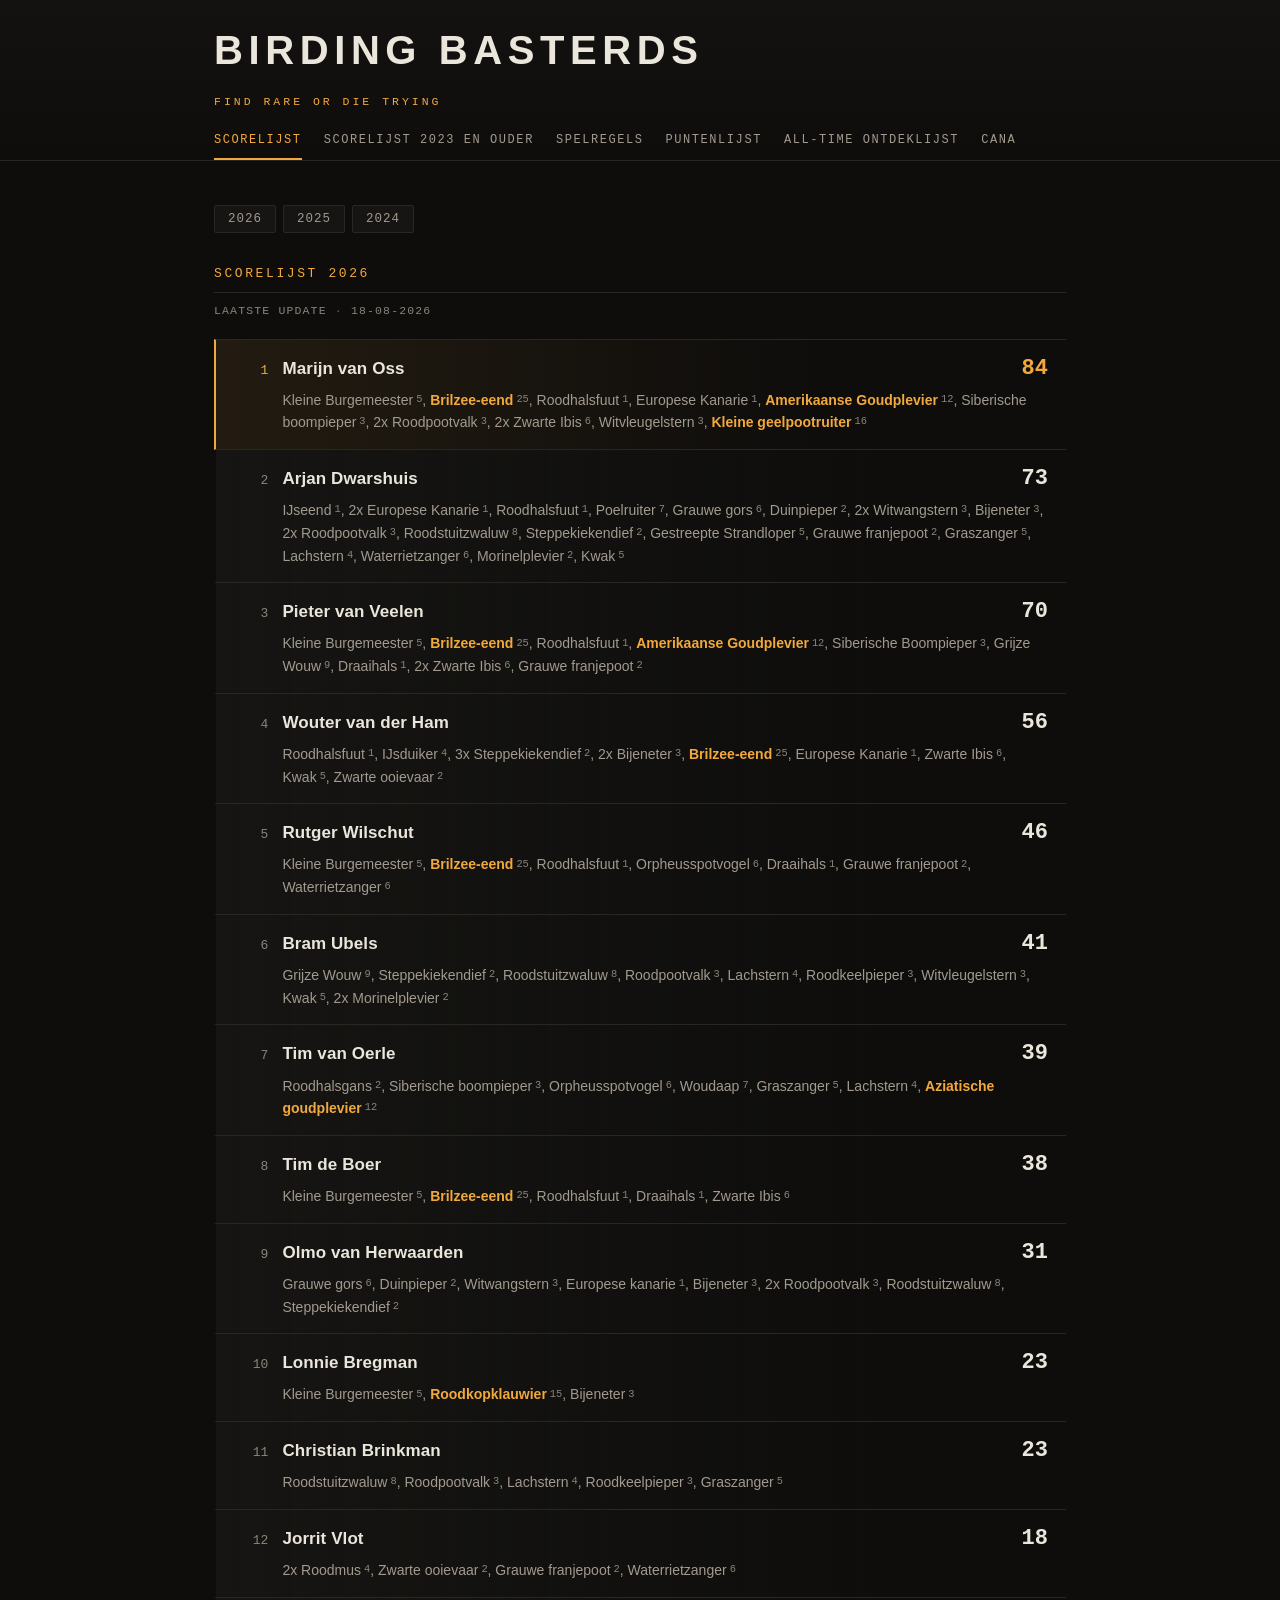
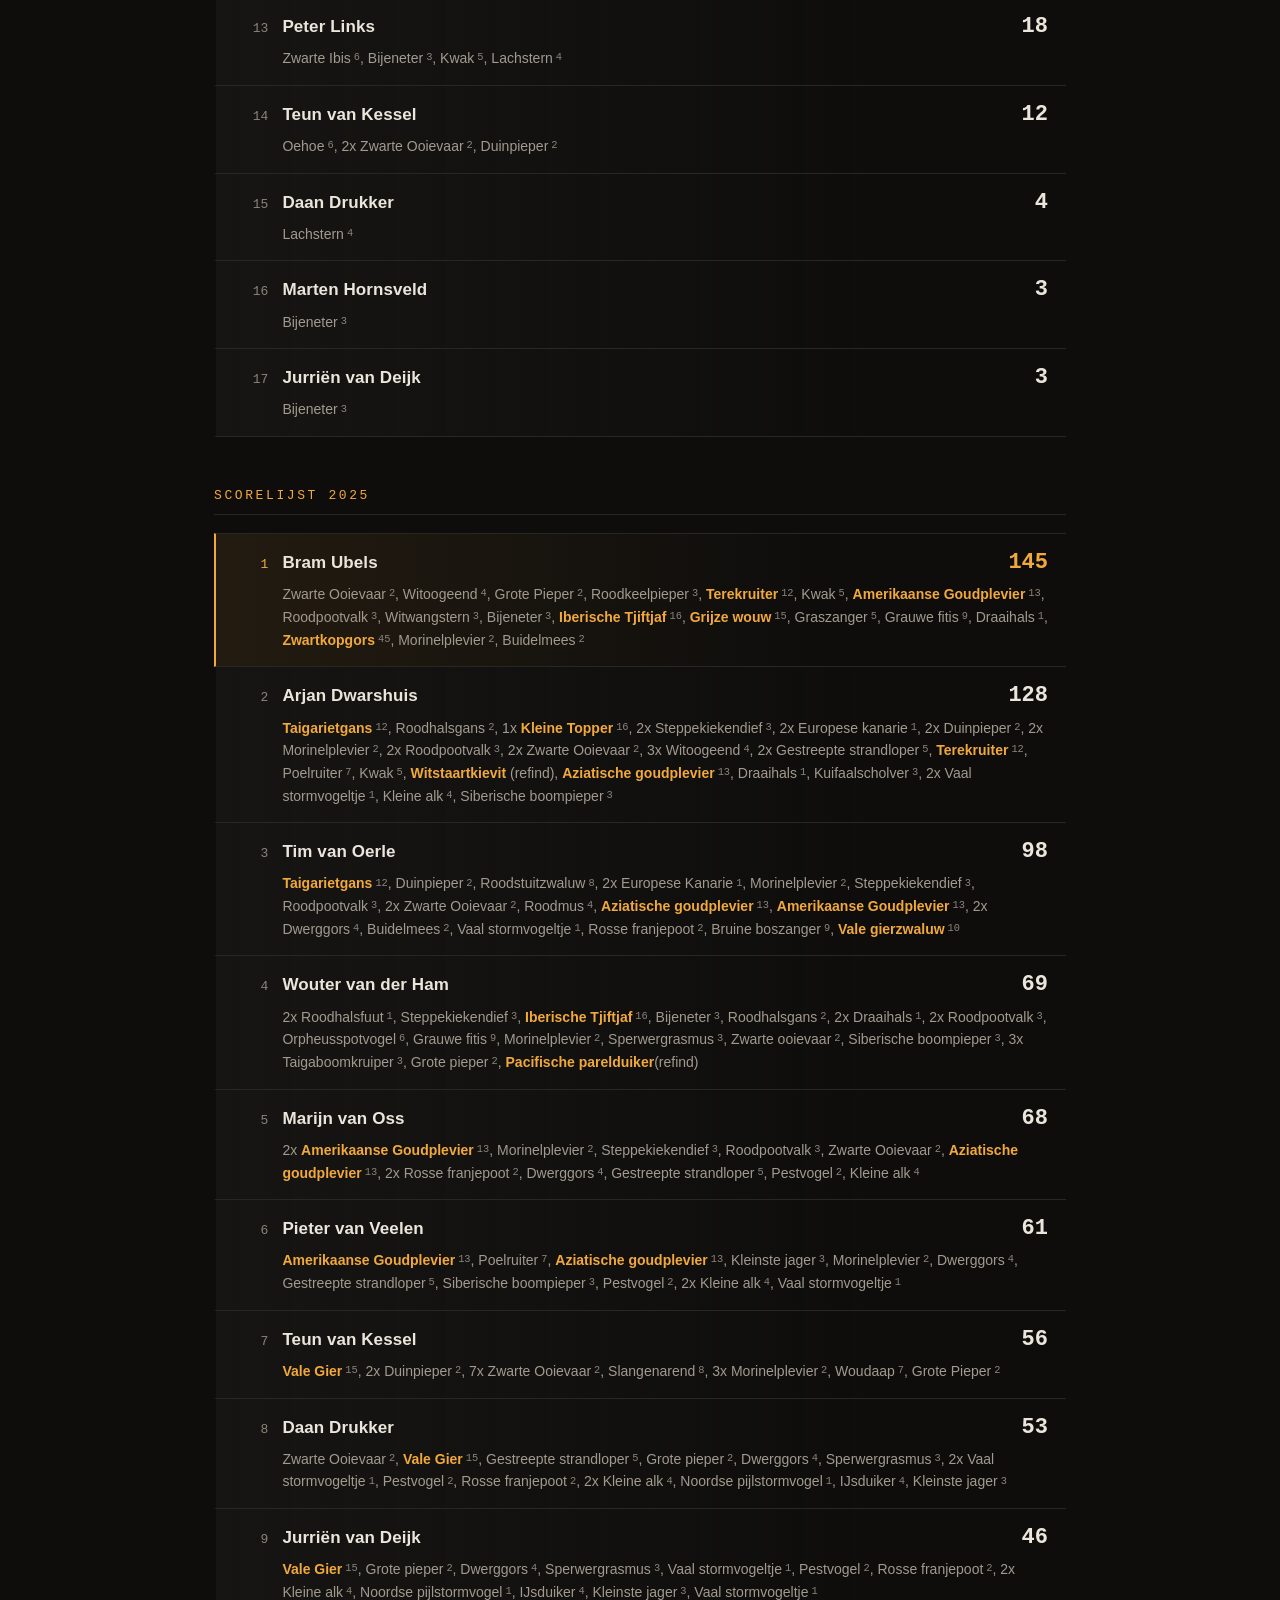
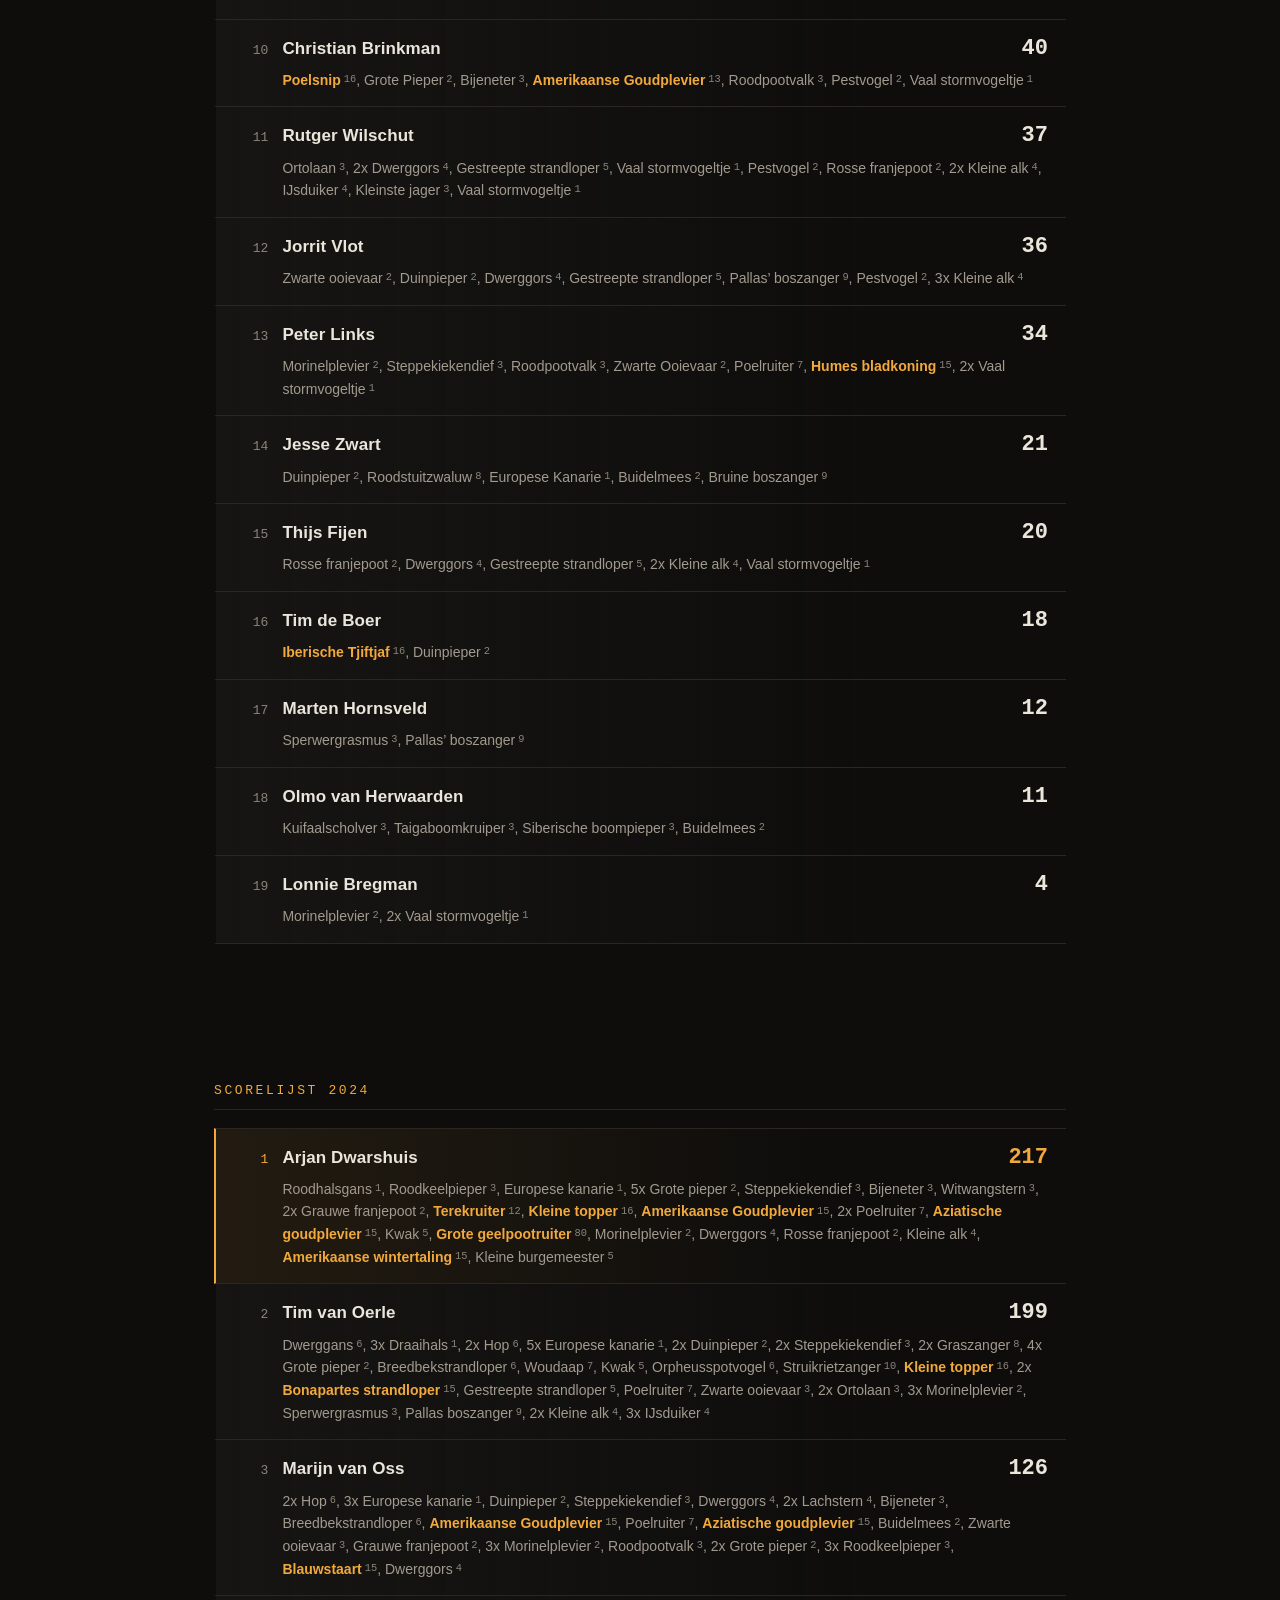
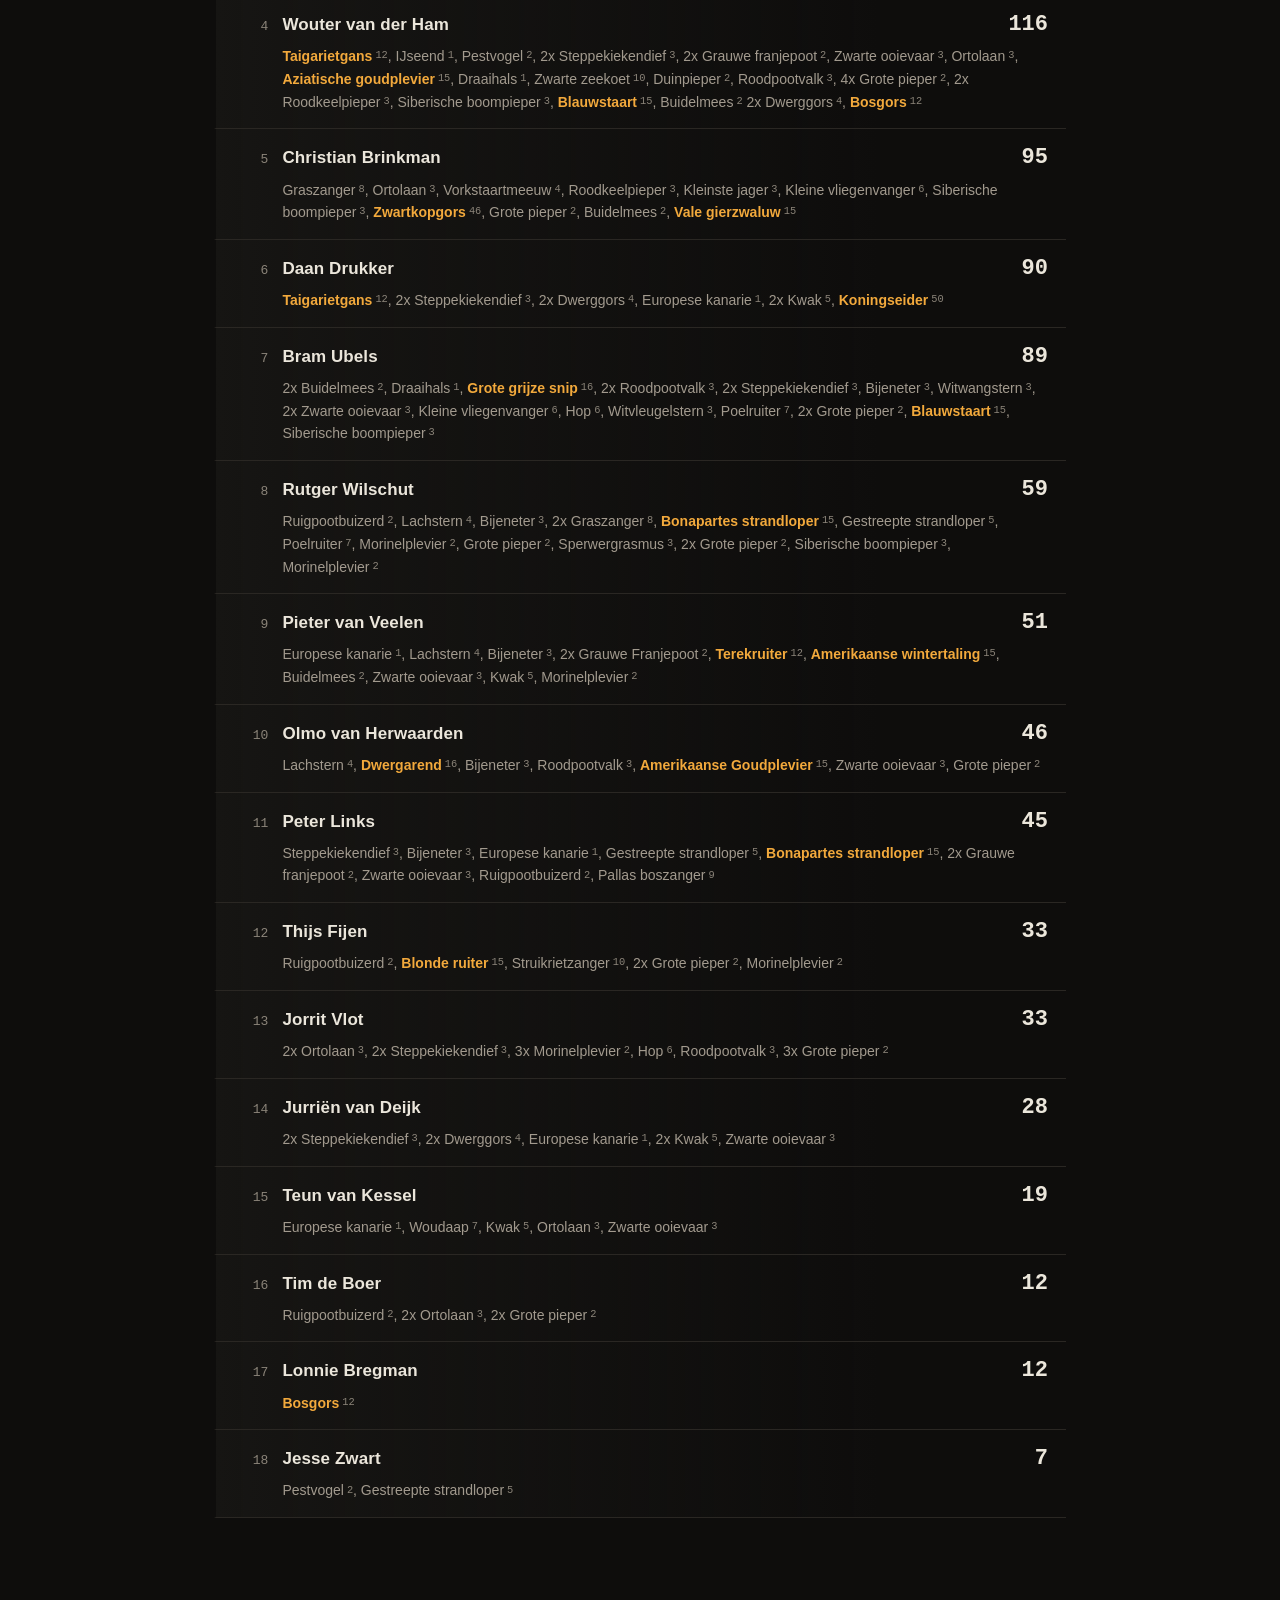
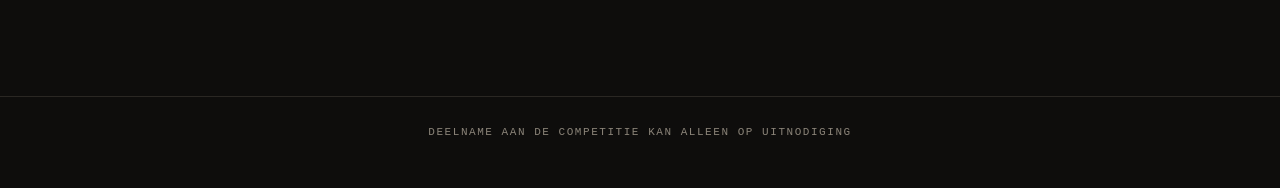
==== commit be1e3419: "Scorelijst 2026 bijgewerkt, stand 18-08-2026 24 nieuwe claims verwerkt, totalen herberekend en de ra" ====
--- a/docs/index.html
+++ b/docs/index.html
@@ -4,10 +4,10 @@
 <meta charset="utf-8">
 <meta name="viewport" content="width=device-width, initial-scale=1">
 <title>Birding Basterds</title>
-<meta name="description" content="Scorelijst 2026 Laatste update 16-06-2026 1 Pieter van Veelen 68 Kleine Burgemeester 5 , Brilzee-eend 25 , Roodhalsfuut 1 , Amerikaanse Goudplevier 12 ,...">
+<meta name="description" content="Scorelijst 2026 Laatste update 18-08-2026 1 Marijn van Oss 84 Kleine Burgemeester 5 , Brilzee-eend 25 , Roodhalsfuut 1 , Europese Kanarie 1 , Amerikaans...">
 <meta name="color-scheme" content="dark">
 <meta name="theme-color" content="#0E0D0C">
-<link rel="stylesheet" href="assets/style.css?v=965aa32b">
+<link rel="stylesheet" href="assets/style.css?v=6df13ece">
 <link rel="icon" href="data:image/svg+xml,<svg xmlns='http://www.w3.org/2000/svg' viewBox='0 0 100 100'><text y='.9em' font-size='90'>&#129413;</text></svg>">
 </head>
 <body data-page="index">
@@ -38,9 +38,9 @@
   <ul class="years"><li><a href="#s2026">2026</a></li><li><a href="#s2025">2025</a></li><li><a href="#s2024">2024</a></li></ul>
 <h2 id="s2026">Scorelijst 2026</h2>
 
-<p class="update"><span>Laatste update</span> 16-06-2026</p>
+<p class="update"><span>Laatste update</span> 18-08-2026</p>
 
-<ol class="board"><li class="row row--leader"><span class="row__pos">1</span><span class="row__name">Pieter van Veelen</span><span class="row__score">68</span><span class="row__finds">Kleine Burgemeester<b class="pts">5</b>, <strong>Brilzee-eend</strong><b class="pts">25</b>, Roodhalsfuut<b class="pts">1</b>, <strong>Amerikaanse Goudplevier</strong><b class="pts">12</b>, Siberische Boompieper<b class="pts">3</b>, Grijze Wouw<b class="pts">9</b>, Draaihals<b class="pts">1</b>, 2x Zwarte Ibis<b class="pts">6</b></span></li><li class="row"><span class="row__pos">2</span><span class="row__name">Marijn van Oss</span><span class="row__score">65</span><span class="row__finds">Kleine Burgemeester<b class="pts">5</b>, <strong>Brilzee-eend</strong><b class="pts">25</b>, Roodhalsfuut<b class="pts">1</b>, Europese Kanarie<b class="pts">1</b>, <strong>Amerikaanse Goudplevier</strong><b class="pts">12</b>, Siberische boompieper<b class="pts">3</b>, 2x Roodpootvalk<b class="pts">3</b>, 2x Zwarte Ibis<b class="pts">6</b></span></li><li class="row"><span class="row__pos">3</span><span class="row__name">Wouter van der Ham</span><span class="row__score">56</span><span class="row__finds">Roodhalsfuut<b class="pts">1</b>, IJsduiker<b class="pts">4</b>, 3x Steppekiekendief<b class="pts">2</b>, 2x Bijeneter<b class="pts">3</b>, <strong>Brilzee-eend</strong><b class="pts">25</b>, Europese Kanarie<b class="pts">1</b>, Zwarte Ibis<b class="pts">6</b>, Kwak<b class="pts">5</b>, Zwarte ooievaar<b class="pts">2</b></span></li><li class="row"><span class="row__pos">4</span><span class="row__name">Arjan Dwarshuis</span><span class="row__score">46</span><span class="row__finds">IJseend<b class="pts">1</b>, 2x Europese Kanarie<b class="pts">1</b>, Roodhalsfuut<b class="pts">1</b>, Poelruiter<b class="pts">7</b>, Grauwe gors<b class="pts">6</b>, Duinpieper<b class="pts">2</b>, Witwangstern<b class="pts">3</b>, Bijeneter<b class="pts">3</b>, 2x Roodpootvalk<b class="pts">3</b>, Roodstuitzwaluw<b class="pts">8</b>, Steppekiekendief<b class="pts">2</b>, Gestreepte Strandloper<b class="pts">5</b></span></li><li class="row"><span class="row__pos">5</span><span class="row__name">Rutger Wilschut</span><span class="row__score">38</span><span class="row__finds">Kleine Burgemeester<b class="pts">5</b>, <strong>Brilzee-eend</strong><b class="pts">25</b>, Roodhalsfuut<b class="pts">1</b>, Orpheusspotvogel<b class="pts">6</b>, Draaihals<b class="pts">1</b></span></li><li class="row"><span class="row__pos">6</span><span class="row__name">Tim de Boer</span><span class="row__score">38</span><span class="row__finds">Kleine Burgemeester<b class="pts">5</b>, <strong>Brilzee-eend</strong><b class="pts">25</b>, Roodhalsfuut<b class="pts">1</b>, Draaihals<b class="pts">1</b>, Zwarte Ibis<b class="pts">6</b></span></li><li class="row"><span class="row__pos">7</span><span class="row__name">Olmo van Herwaarden</span><span class="row__score">31</span><span class="row__finds">Grauwe gors<b class="pts">6</b>, Duinpieper<b class="pts">2</b>, Witwangstern<b class="pts">3</b>, Europese kanarie<b class="pts">1</b>, Bijeneter<b class="pts">3</b>, 2x Roodpootvalk<b class="pts">3</b>, Roodstuitzwaluw<b class="pts">8</b>, Steppekiekendief<b class="pts">2</b></span></li><li class="row"><span class="row__pos">8</span><span class="row__name">Bram Ubels</span><span class="row__score">29</span><span class="row__finds">Grijze Wouw<b class="pts">9</b>, Steppekiekendief<b class="pts">2</b>, Roodstuitzwaluw<b class="pts">8</b>, Roodpootvalk<b class="pts">3</b>, Lachstern<b class="pts">4</b>, Roodkeelpieper<b class="pts">3</b></span></li><li class="row"><span class="row__pos">9</span><span class="row__name">Lonnie Bregman</span><span class="row__score">23</span><span class="row__finds">Kleine Burgemeester<b class="pts">5</b>, <strong>Roodkopklauwier<b class="pts">15</b></strong>, Bijeneter<b class="pts">3</b></span></li><li class="row"><span class="row__pos">10</span><span class="row__name">Christian Brinkman</span><span class="row__score">23</span><span class="row__finds">Roodstuitzwaluw<b class="pts">8</b>, Roodpootvalk<b class="pts">3</b>, Lachstern<b class="pts">4</b>, Roodkeelpieper<b class="pts">3</b>, Graszanger<b class="pts">5</b></span></li><li class="row"><span class="row__pos">11</span><span class="row__name">Tim van Oerle</span><span class="row__score">18</span><span class="row__finds">Roodhalsgans<b class="pts">2</b>, Siberische boompieper<b class="pts">3</b>, Orpheusspotvogel<b class="pts">6</b>, Woudaap<b class="pts">7</b></span></li><li class="row"><span class="row__pos">12</span><span class="row__name">Teun van Kessel</span><span class="row__score">10</span><span class="row__finds">Oehoe<b class="pts">6</b>, 2x Zwarte Ooievaar<b class="pts">2</b></span></li><li class="row"><span class="row__pos">13</span><span class="row__name">Jorrit Vlot</span><span class="row__score">10</span><span class="row__finds">2x Roodmus<b class="pts">4</b>, Zwarte ooievaar<b class="pts">2</b></span></li><li class="row"><span class="row__pos">14</span><span class="row__name">Peter Links</span><span class="row__score">9</span><span class="row__finds">Zwarte Ibis<b class="pts">6</b>, Bijeneter<b class="pts">3</b></span></li><li class="row"><span class="row__pos">15</span><span class="row__name">Daan Drukker</span><span class="row__score">4</span><span class="row__finds">Lachstern<b class="pts">4</b></span></li><li class="row"><span class="row__pos">16</span><span class="row__name">Marten Hornsveld</span><span class="row__score">3</span><span class="row__finds">Bijeneter<b class="pts">3</b></span></li><li class="row"><span class="row__pos">17</span><span class="row__name">Jurriën van Deijk</span><span class="row__score">3</span><span class="row__finds">Bijeneter<b class="pts">3</b></span></li></ol>
+<ol class="board"><li class="row row--leader"><span class="row__pos">1</span><span class="row__name">Marijn van Oss</span><span class="row__score">84</span><span class="row__finds">Kleine Burgemeester<b class="pts">5</b>, <strong>Brilzee-eend</strong><b class="pts">25</b>, Roodhalsfuut<b class="pts">1</b>, Europese Kanarie<b class="pts">1</b>, <strong>Amerikaanse Goudplevier</strong><b class="pts">12</b>, Siberische boompieper<b class="pts">3</b>, 2x Roodpootvalk<b class="pts">3</b>, 2x Zwarte Ibis<b class="pts">6</b>, Witvleugelstern<b class="pts">3</b>, <strong>Kleine geelpootruiter</strong><b class="pts">16</b></span></li><li class="row"><span class="row__pos">2</span><span class="row__name">Arjan Dwarshuis</span><span class="row__score">73</span><span class="row__finds">IJseend<b class="pts">1</b>, 2x Europese Kanarie<b class="pts">1</b>, Roodhalsfuut<b class="pts">1</b>, Poelruiter<b class="pts">7</b>, Grauwe gors<b class="pts">6</b>, Duinpieper<b class="pts">2</b>, 2x Witwangstern<b class="pts">3</b>, Bijeneter<b class="pts">3</b>, 2x Roodpootvalk<b class="pts">3</b>, Roodstuitzwaluw<b class="pts">8</b>, Steppekiekendief<b class="pts">2</b>, Gestreepte Strandloper<b class="pts">5</b>, Grauwe franjepoot<b class="pts">2</b>, Graszanger<b class="pts">5</b>, Lachstern<b class="pts">4</b>, Waterrietzanger<b class="pts">6</b>, Morinelplevier<b class="pts">2</b>, Kwak<b class="pts">5</b></span></li><li class="row"><span class="row__pos">3</span><span class="row__name">Pieter van Veelen</span><span class="row__score">70</span><span class="row__finds">Kleine Burgemeester<b class="pts">5</b>, <strong>Brilzee-eend</strong><b class="pts">25</b>, Roodhalsfuut<b class="pts">1</b>, <strong>Amerikaanse Goudplevier</strong><b class="pts">12</b>, Siberische Boompieper<b class="pts">3</b>, Grijze Wouw<b class="pts">9</b>, Draaihals<b class="pts">1</b>, 2x Zwarte Ibis<b class="pts">6</b>, Grauwe franjepoot<b class="pts">2</b></span></li><li class="row"><span class="row__pos">4</span><span class="row__name">Wouter van der Ham</span><span class="row__score">56</span><span class="row__finds">Roodhalsfuut<b class="pts">1</b>, IJsduiker<b class="pts">4</b>, 3x Steppekiekendief<b class="pts">2</b>, 2x Bijeneter<b class="pts">3</b>, <strong>Brilzee-eend</strong><b class="pts">25</b>, Europese Kanarie<b class="pts">1</b>, Zwarte Ibis<b class="pts">6</b>, Kwak<b class="pts">5</b>, Zwarte ooievaar<b class="pts">2</b></span></li><li class="row"><span class="row__pos">5</span><span class="row__name">Rutger Wilschut</span><span class="row__score">46</span><span class="row__finds">Kleine Burgemeester<b class="pts">5</b>, <strong>Brilzee-eend</strong><b class="pts">25</b>, Roodhalsfuut<b class="pts">1</b>, Orpheusspotvogel<b class="pts">6</b>, Draaihals<b class="pts">1</b>, Grauwe franjepoot<b class="pts">2</b>, Waterrietzanger<b class="pts">6</b></span></li><li class="row"><span class="row__pos">6</span><span class="row__name">Bram Ubels</span><span class="row__score">41</span><span class="row__finds">Grijze Wouw<b class="pts">9</b>, Steppekiekendief<b class="pts">2</b>, Roodstuitzwaluw<b class="pts">8</b>, Roodpootvalk<b class="pts">3</b>, Lachstern<b class="pts">4</b>, Roodkeelpieper<b class="pts">3</b>, Witvleugelstern<b class="pts">3</b>, Kwak<b class="pts">5</b>, 2x Morinelplevier<b class="pts">2</b></span></li><li class="row"><span class="row__pos">7</span><span class="row__name">Tim van Oerle</span><span class="row__score">39</span><span class="row__finds">Roodhalsgans<b class="pts">2</b>, Siberische boompieper<b class="pts">3</b>, Orpheusspotvogel<b class="pts">6</b>, Woudaap<b class="pts">7</b>, Graszanger<b class="pts">5</b>, Lachstern<b class="pts">4</b>, <strong>Aziatische goudplevier</strong><b class="pts">12</b></span></li><li class="row"><span class="row__pos">8</span><span class="row__name">Tim de Boer</span><span class="row__score">38</span><span class="row__finds">Kleine Burgemeester<b class="pts">5</b>, <strong>Brilzee-eend</strong><b class="pts">25</b>, Roodhalsfuut<b class="pts">1</b>, Draaihals<b class="pts">1</b>, Zwarte Ibis<b class="pts">6</b></span></li><li class="row"><span class="row__pos">9</span><span class="row__name">Olmo van Herwaarden</span><span class="row__score">31</span><span class="row__finds">Grauwe gors<b class="pts">6</b>, Duinpieper<b class="pts">2</b>, Witwangstern<b class="pts">3</b>, Europese kanarie<b class="pts">1</b>, Bijeneter<b class="pts">3</b>, 2x Roodpootvalk<b class="pts">3</b>, Roodstuitzwaluw<b class="pts">8</b>, Steppekiekendief<b class="pts">2</b></span></li><li class="row"><span class="row__pos">10</span><span class="row__name">Lonnie Bregman</span><span class="row__score">23</span><span class="row__finds">Kleine Burgemeester<b class="pts">5</b>, <strong>Roodkopklauwier</strong><b class="pts">15</b>, Bijeneter<b class="pts">3</b></span></li><li class="row"><span class="row__pos">11</span><span class="row__name">Christian Brinkman</span><span class="row__score">23</span><span class="row__finds">Roodstuitzwaluw<b class="pts">8</b>, Roodpootvalk<b class="pts">3</b>, Lachstern<b class="pts">4</b>, Roodkeelpieper<b class="pts">3</b>, Graszanger<b class="pts">5</b></span></li><li class="row"><span class="row__pos">12</span><span class="row__name">Jorrit Vlot</span><span class="row__score">18</span><span class="row__finds">2x Roodmus<b class="pts">4</b>, Zwarte ooievaar<b class="pts">2</b>, Grauwe franjepoot<b class="pts">2</b>, Waterrietzanger<b class="pts">6</b></span></li><li class="row"><span class="row__pos">13</span><span class="row__name">Peter Links</span><span class="row__score">18</span><span class="row__finds">Zwarte Ibis<b class="pts">6</b>, Bijeneter<b class="pts">3</b>, Kwak<b class="pts">5</b>, Lachstern<b class="pts">4</b></span></li><li class="row"><span class="row__pos">14</span><span class="row__name">Teun van Kessel</span><span class="row__score">12</span><span class="row__finds">Oehoe<b class="pts">6</b>, 2x Zwarte Ooievaar<b class="pts">2</b>, Duinpieper<b class="pts">2</b></span></li><li class="row"><span class="row__pos">15</span><span class="row__name">Daan Drukker</span><span class="row__score">4</span><span class="row__finds">Lachstern<b class="pts">4</b></span></li><li class="row"><span class="row__pos">16</span><span class="row__name">Marten Hornsveld</span><span class="row__score">3</span><span class="row__finds">Bijeneter<b class="pts">3</b></span></li><li class="row"><span class="row__pos">17</span><span class="row__name">Jurriën van Deijk</span><span class="row__score">3</span><span class="row__finds">Bijeneter<b class="pts">3</b></span></li></ol>
 
 <h2 id="s2025">Scorelijst 2025</h2>
 
--- a/docs/assets/style.css
+++ b/docs/assets/style.css
@@ -173,6 +173,18 @@
   font-family:var(--mono);font-variant-numeric:tabular-nums;color:var(--amber);
 }
 body[data-page="puntenlijst"] td:nth-child(3){color:var(--dim);font-size:13.5px}
+body[data-page="spelregels"] .tablewrap{max-width:26rem}
+body[data-page="spelregels"] td:nth-child(2){
+  text-align:right;width:7em;white-space:nowrap;
+  font-family:var(--mono);font-variant-numeric:tabular-nums;color:var(--amber);
+}
+body[data-page="spelregels"] td:first-child{font-family:var(--mono);font-size:13.5px}
+.formule{
+  display:inline-block;
+  margin:0 0 20px;padding:11px 16px;
+  background:var(--slab);border-left:2px solid var(--amber);
+  font:500 13.5px/1.5 var(--mono);color:var(--text);
+}
 body[data-page="cana"] td:nth-child(2){color:var(--dim);font-style:italic}
 body[data-page="cana"] td:nth-child(3){
   font-family:var(--mono);font-size:13.5px;color:var(--amber);white-space:nowrap;
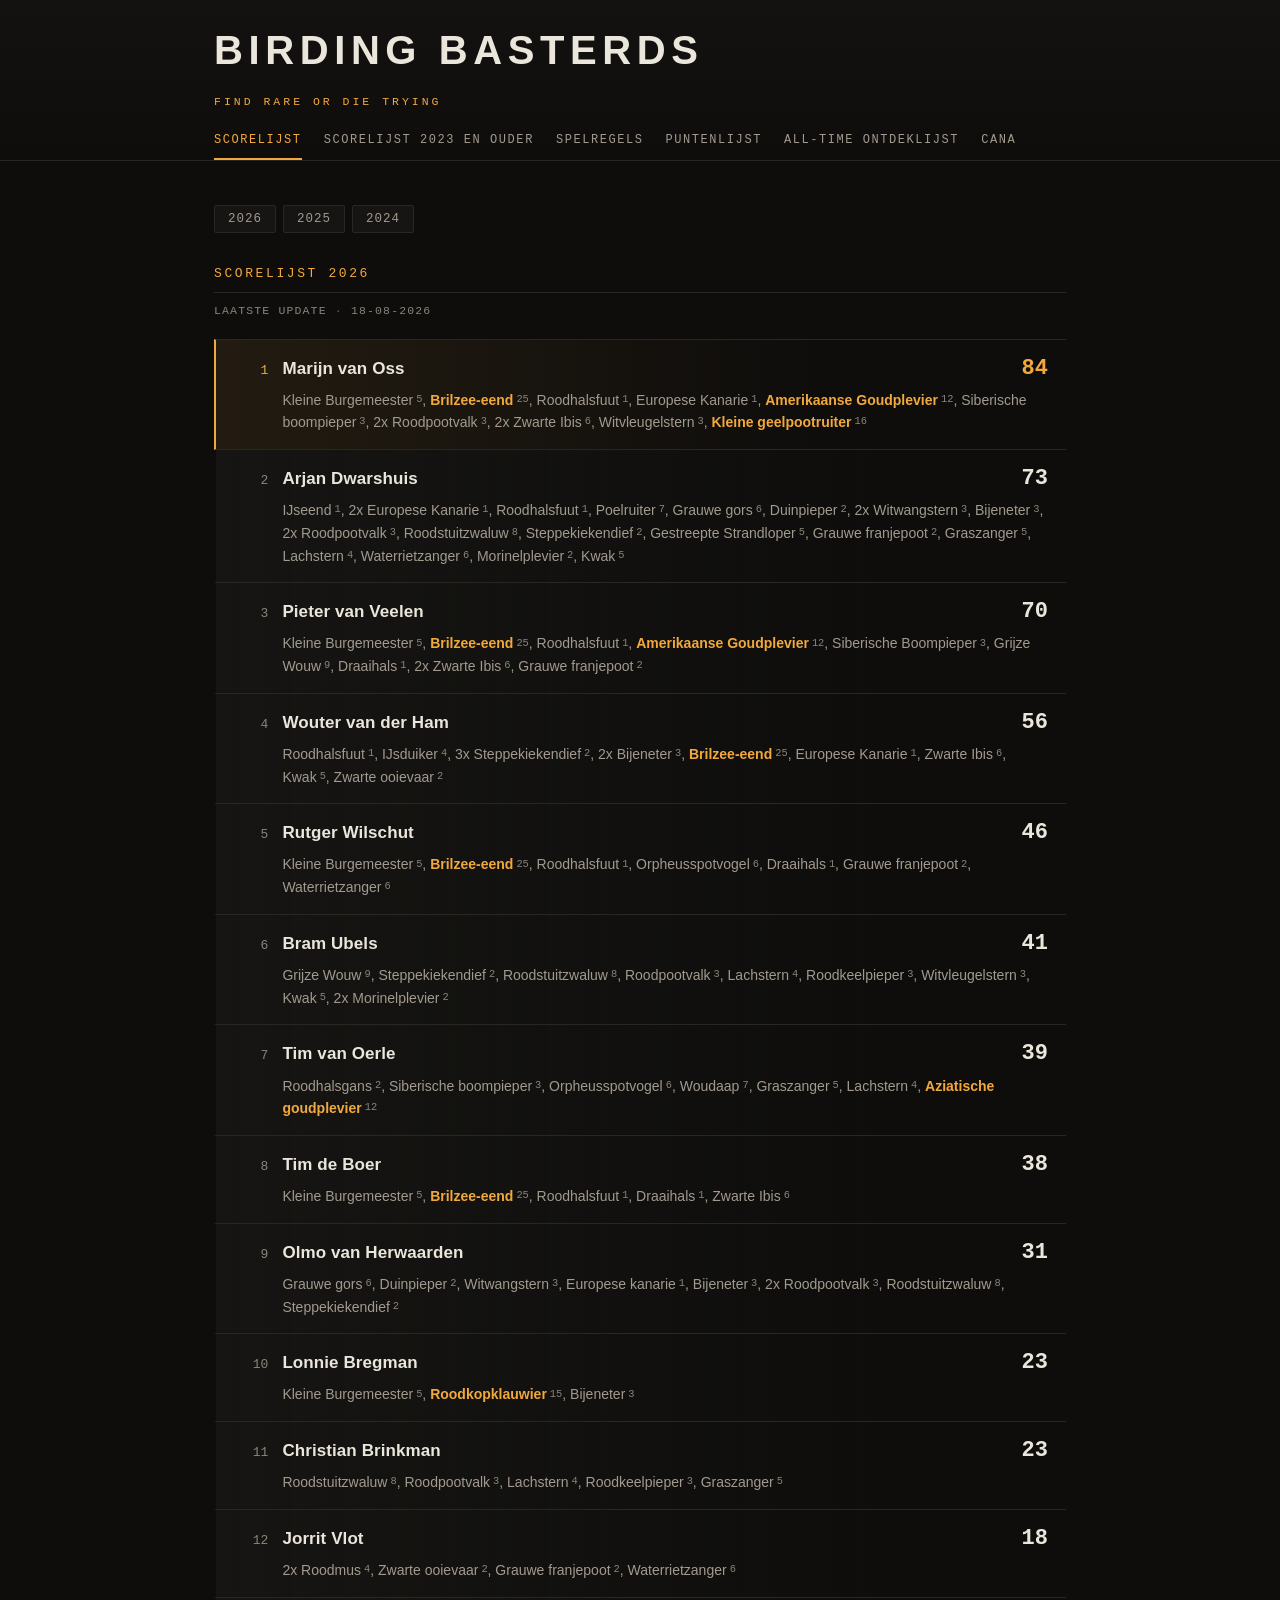
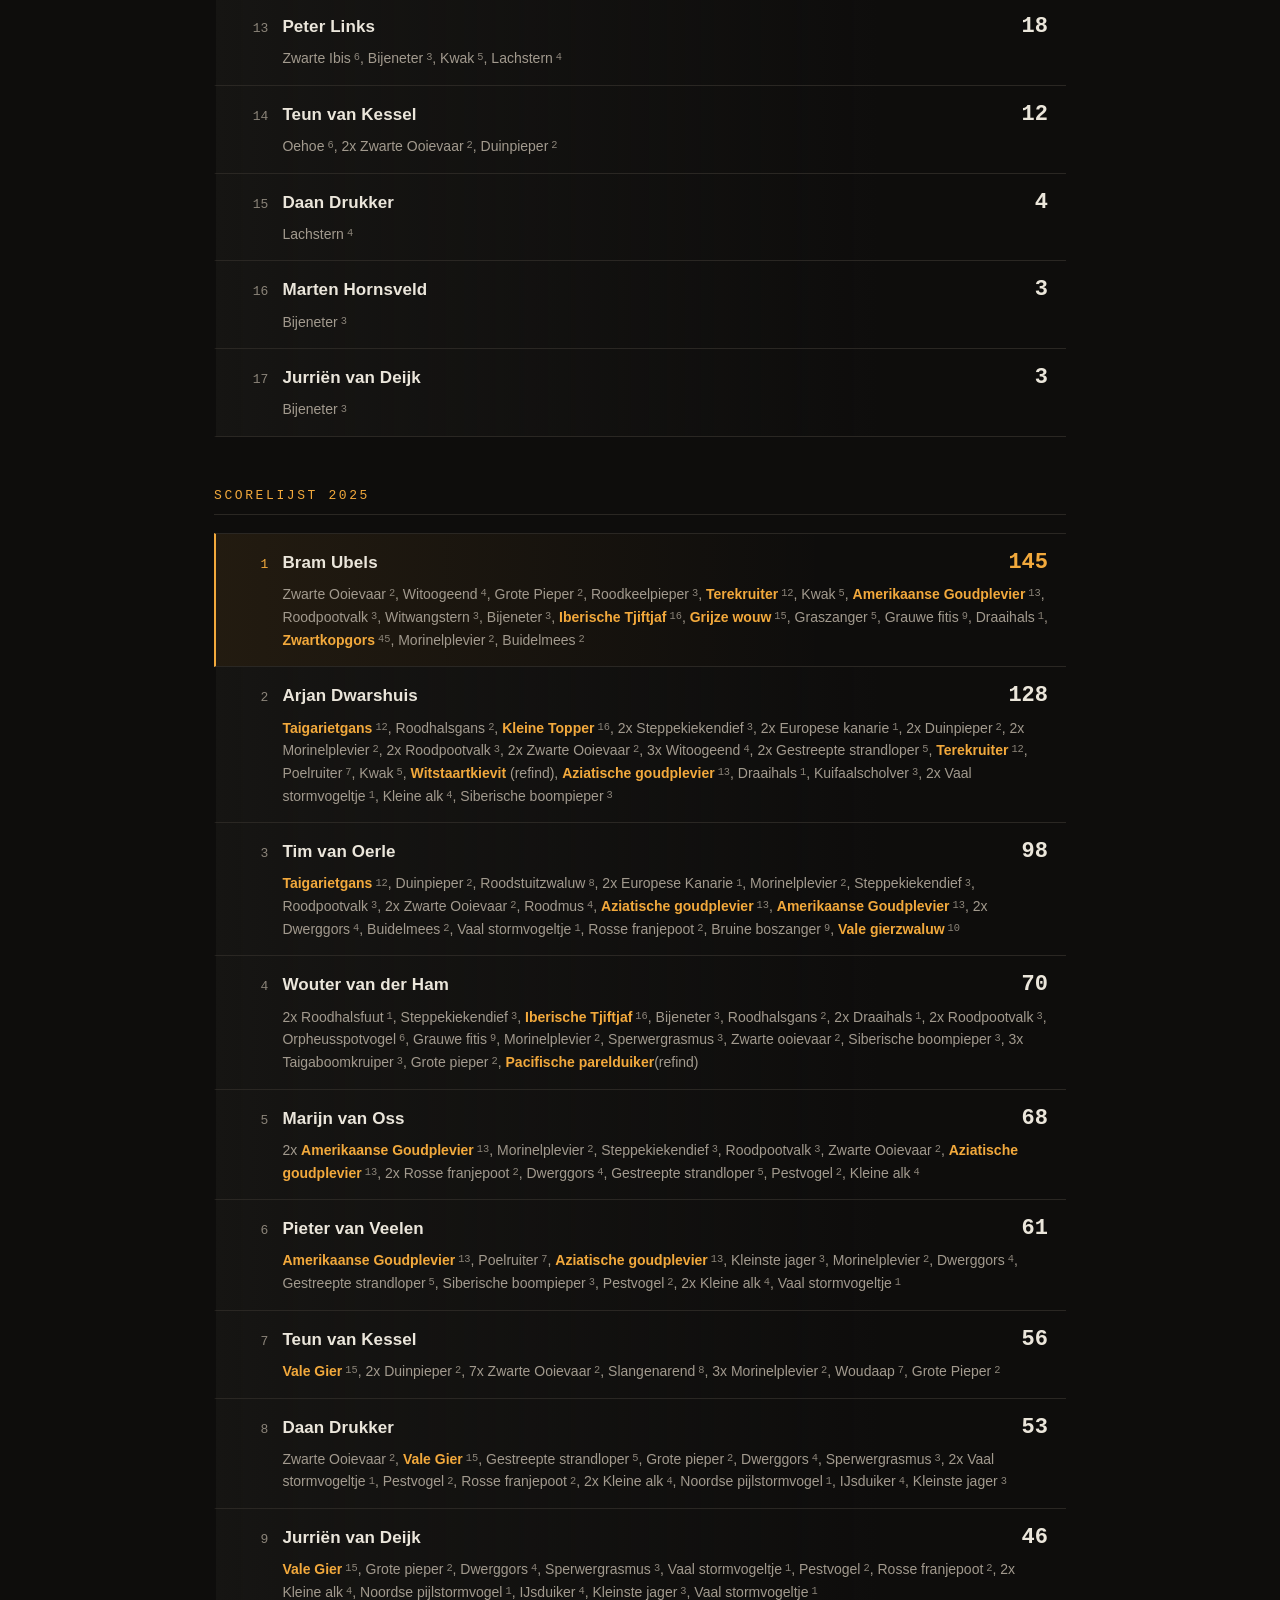
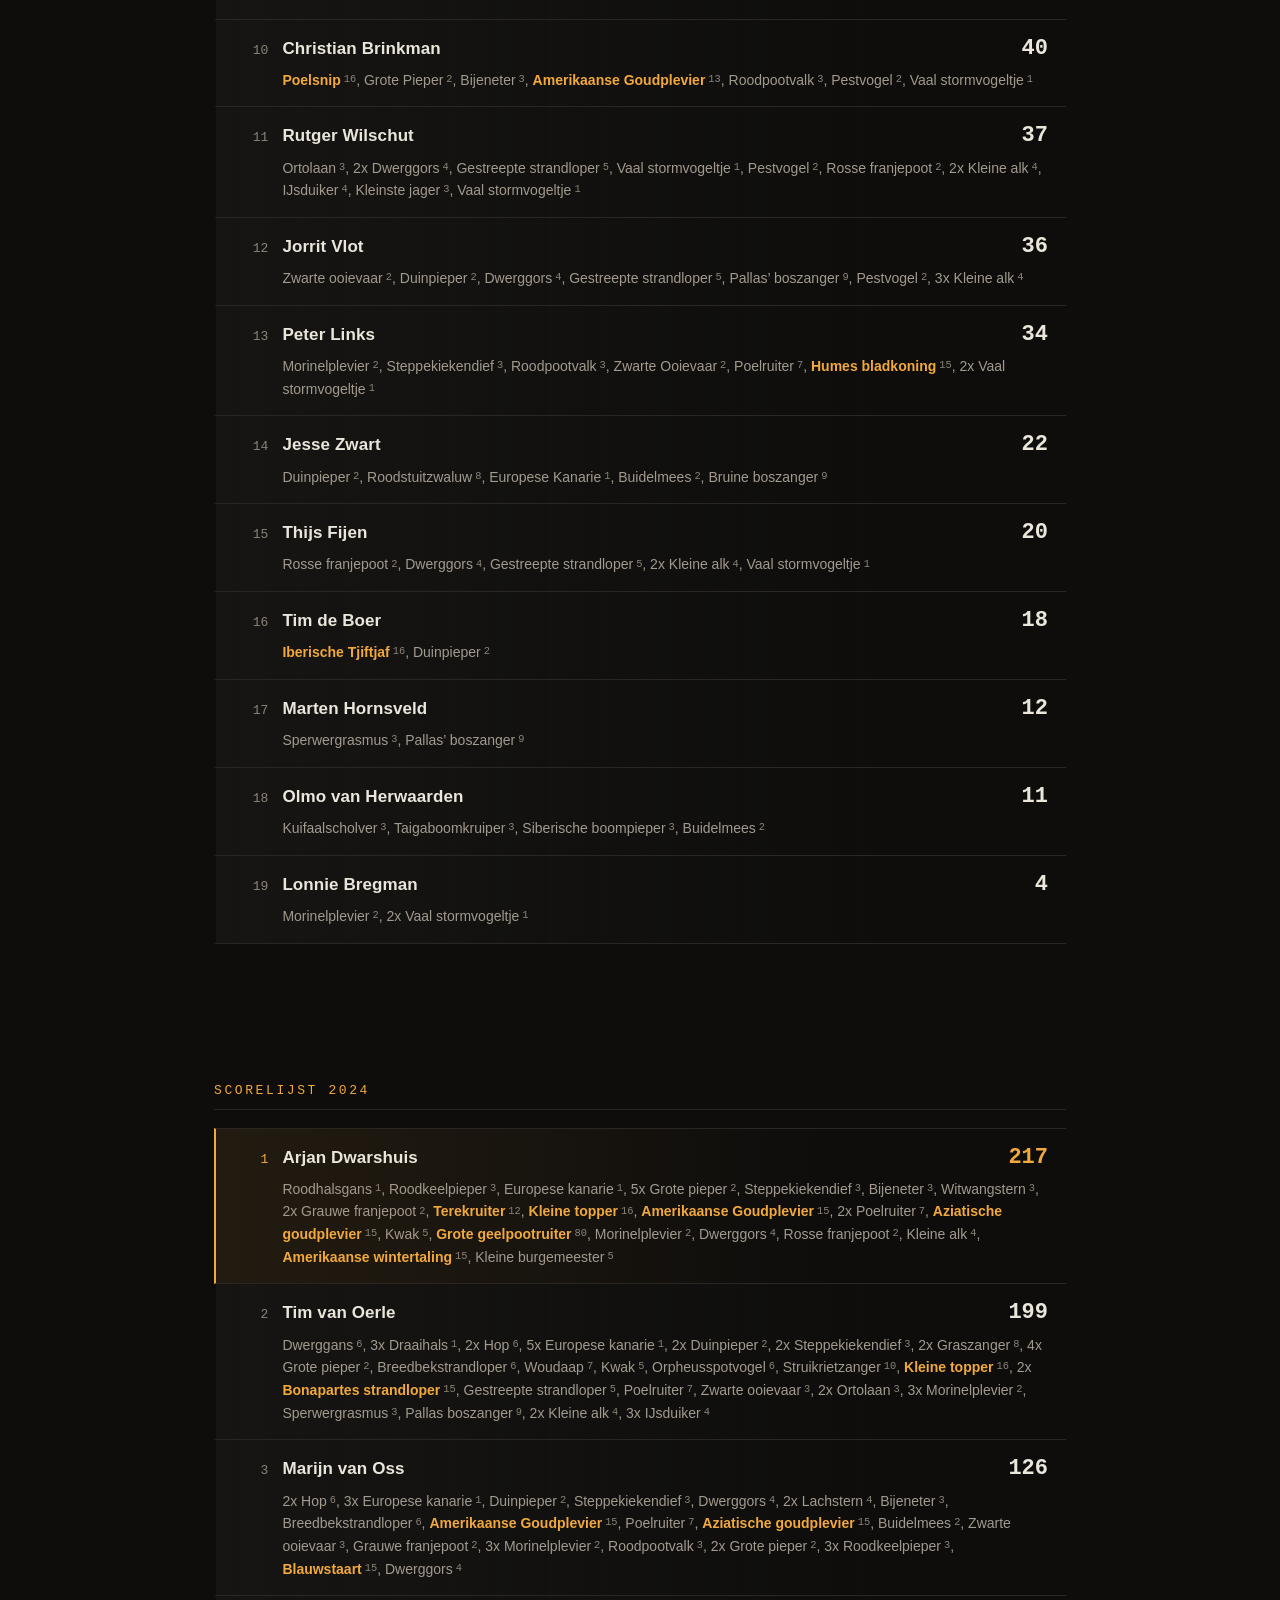
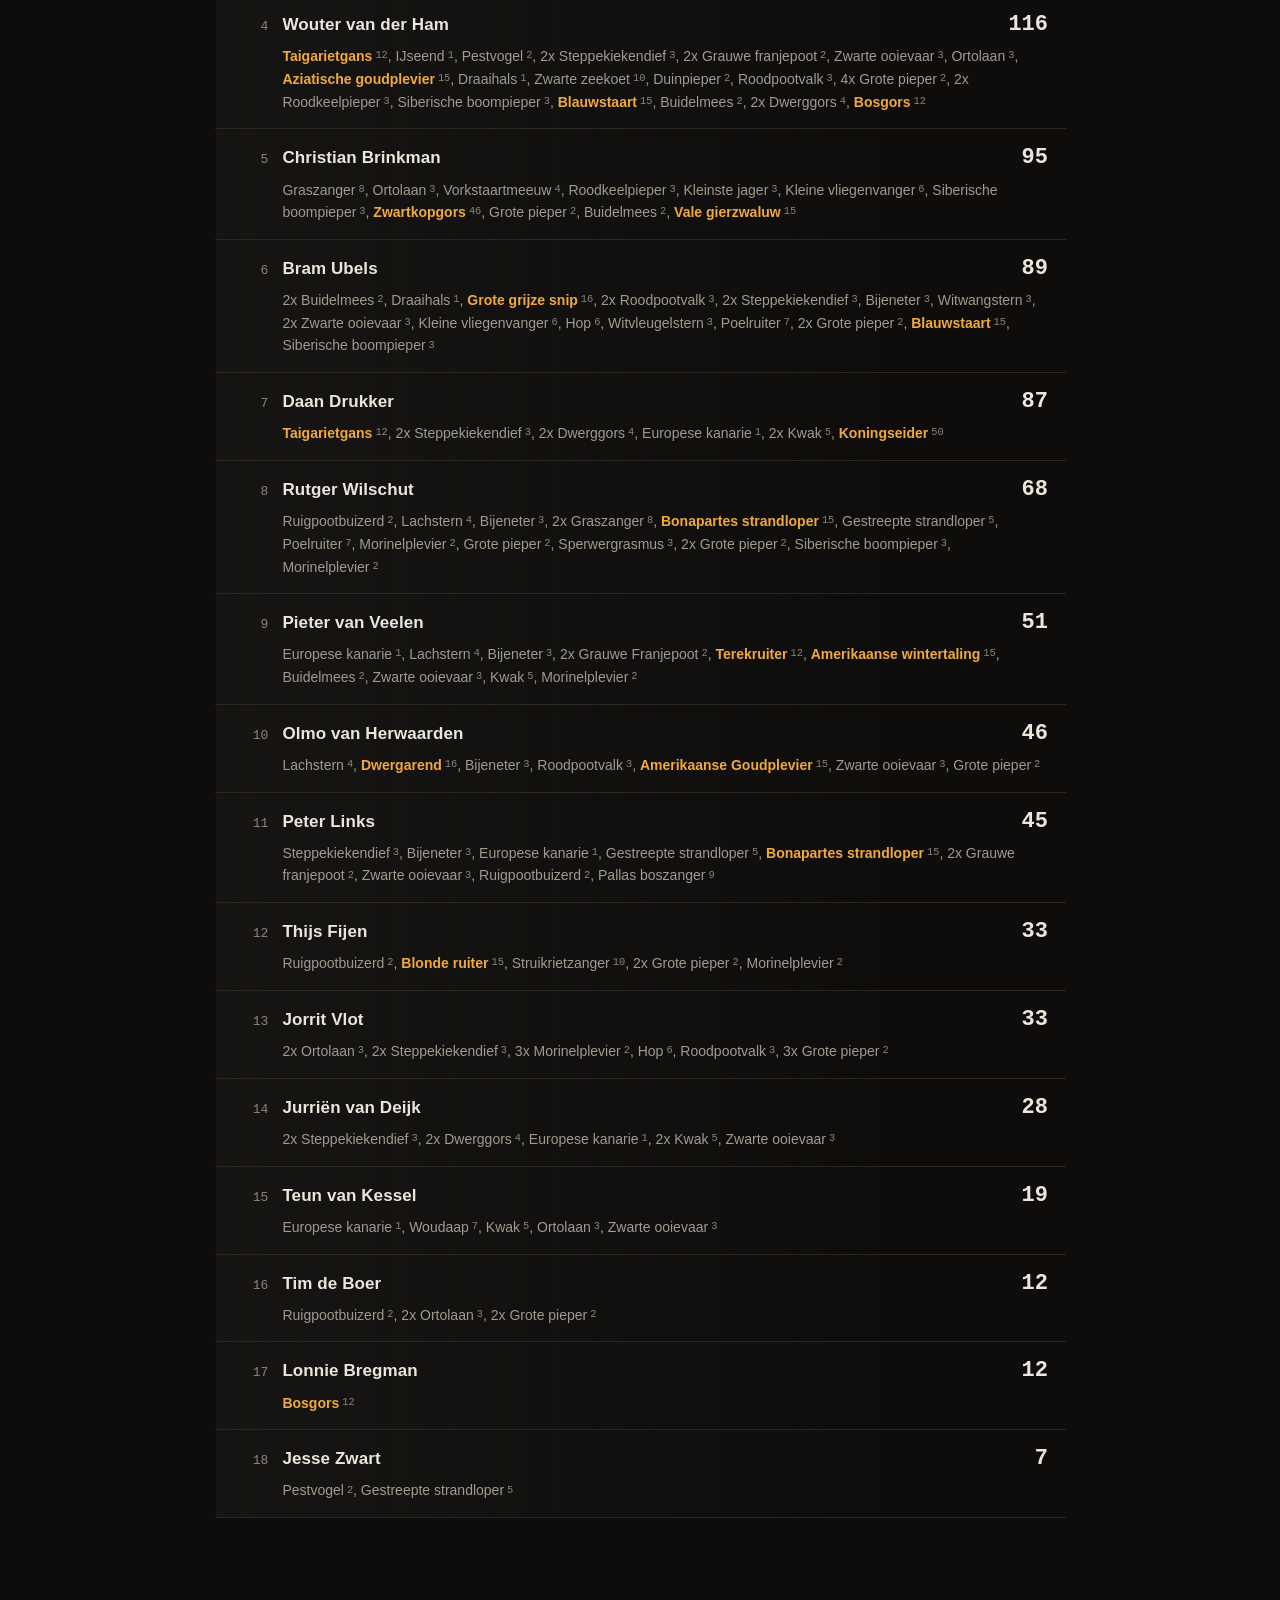
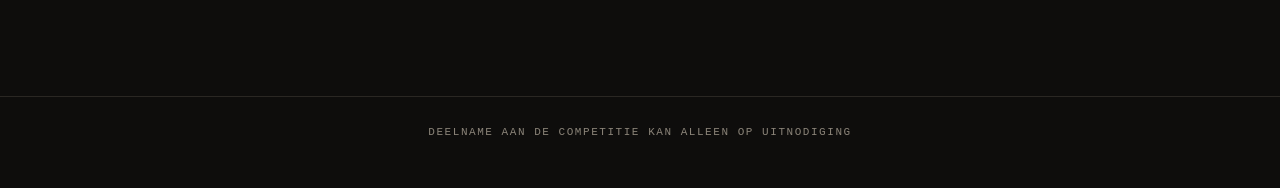
==== commit c1e0eced: "Alle historische totalen herrekend uit de opsommingen Elk totaal is nu de som van de soorten erachte" ====
--- a/docs/index.html
+++ b/docs/index.html
@@ -44,12 +44,12 @@
 
 <h2 id="s2025">Scorelijst 2025</h2>
 
-<ol class="board"><li class="row row--leader"><span class="row__pos">1</span><span class="row__name">Bram Ubels</span><span class="row__score">145</span><span class="row__finds">Zwarte Ooievaar<b class="pts">2</b>, Witoogeend<b class="pts">4</b>, Grote Pieper<b class="pts">2</b>, Roodkeelpieper<b class="pts">3</b>, <strong>Terekruiter</strong><b class="pts">12</b>, Kwak<b class="pts">5</b>, <strong>Amerikaanse Goudplevier</strong><b class="pts">13</b>, Roodpootvalk<b class="pts">3</b>, Witwangstern<b class="pts">3</b>, Bijeneter<b class="pts">3</b>, <strong>Iberische Tjiftjaf</strong><b class="pts">16</b>, <strong>Grijze wouw</strong><b class="pts">15</b>, Graszanger<b class="pts">5</b>, Grauwe fitis<b class="pts">9</b>, Draaihals<b class="pts">1</b>, <strong>Zwartkopgors</strong><b class="pts">45</b>, Morinelplevier<b class="pts">2</b>, Buidelmees<b class="pts">2</b></span></li><li class="row"><span class="row__pos">2</span><span class="row__name">Arjan Dwarshuis</span><span class="row__score">128</span><span class="row__finds"><strong>Taigarietgans</strong><b class="pts">12</b>, Roodhalsgans<b class="pts">2</b>, 1x <strong>Kleine Topper</strong><b class="pts">16</b>, 2x Steppekiekendief<b class="pts">3</b>, 2x Europese kanarie<b class="pts">1</b>, 2x Duinpieper<b class="pts">2</b>, 2x Morinelplevier<b class="pts">2</b>, 2x Roodpootvalk<b class="pts">3</b>, 2x Zwarte Ooievaar<b class="pts">2</b>, 3x Witoogeend<b class="pts">4</b>, 2x Gestreepte strandloper<b class="pts">5</b>, <strong>Terekruiter</strong><b class="pts">12</b>, Poelruiter<b class="pts">7</b>, Kwak<b class="pts">5</b>, <strong>Witstaartkievit</strong> (refind), <strong>Aziatische goudplevier</strong><b class="pts">13</b>, Draaihals<b class="pts">1</b>, Kuifaalscholver<b class="pts">3</b>, 2x Vaal stormvogeltje<b class="pts">1</b>, Kleine alk<b class="pts">4</b>, Siberische boompieper<b class="pts">3</b></span></li><li class="row"><span class="row__pos">3</span><span class="row__name">Tim van Oerle</span><span class="row__score">98</span><span class="row__finds"><strong>Taigarietgans</strong><b class="pts">12</b>, Duinpieper<b class="pts">2</b>, Roodstuitzwaluw<b class="pts">8</b>, 2x Europese Kanarie<b class="pts">1</b>, Morinelplevier<b class="pts">2</b>, Steppekiekendief<b class="pts">3</b>, Roodpootvalk<b class="pts">3</b>, 2x Zwarte Ooievaar<b class="pts">2</b>, Roodmus<b class="pts">4</b>, <strong>Aziatische goudplevier</strong><b class="pts">13</b>, <strong>Amerikaanse Goudplevier</strong><b class="pts">13</b>, 2x Dwerggors<b class="pts">4</b>, Buidelmees<b class="pts">2</b>, Vaal stormvogeltje<b class="pts">1</b>, Rosse franjepoot<b class="pts">2</b>, Bruine boszanger<b class="pts">9</b>, <strong>Vale gierzwaluw</strong><b class="pts">10</b></span></li><li class="row"><span class="row__pos">4</span><span class="row__name">Wouter van der Ham</span><span class="row__score">69</span><span class="row__finds">2x Roodhalsfuut<b class="pts">1</b>, Steppekiekendief<b class="pts">3</b>, <strong>Iberische Tjiftjaf</strong><b class="pts">16</b>, Bijeneter<b class="pts">3</b>, Roodhalsgans<b class="pts">2</b>, 2x Draaihals<b class="pts">1</b>, 2x Roodpootvalk<b class="pts">3</b>, Orpheusspotvogel<b class="pts">6</b>, Grauwe fitis<b class="pts">9</b>, Morinelplevier<b class="pts">2</b>, Sperwergrasmus<b class="pts">3</b>, Zwarte ooievaar<b class="pts">2</b>, Siberische boompieper<b class="pts">3</b>, 3x Taigaboomkruiper<b class="pts">3</b>, Grote pieper<b class="pts">2</b>, <strong>Pacifische parelduiker</strong>(refind)</span></li><li class="row"><span class="row__pos">5</span><span class="row__name">Marijn van Oss</span><span class="row__score">68</span><span class="row__finds">2x <strong>Amerikaanse Goudplevier</strong><b class="pts">13</b>, Morinelplevier<b class="pts">2</b>, Steppekiekendief<b class="pts">3</b>, Roodpootvalk<b class="pts">3</b>, Zwarte Ooievaar<b class="pts">2</b>, <strong>Aziatische goudplevier</strong><b class="pts">13</b>, 2x Rosse franjepoot<b class="pts">2</b>, Dwerggors<b class="pts">4</b>, Gestreepte strandloper<b class="pts">5</b>, Pestvogel<b class="pts">2</b>, Kleine alk<b class="pts">4</b></span></li><li class="row"><span class="row__pos">6</span><span class="row__name">Pieter van Veelen</span><span class="row__score">61</span><span class="row__finds"><strong>Amerikaanse Goudplevier</strong><b class="pts">13</b>, Poelruiter<b class="pts">7</b>, <strong>Aziatische goudplevier</strong><b class="pts">13</b>, Kleinste jager<b class="pts">3</b>, Morinelplevier<b class="pts">2</b>, Dwerggors<b class="pts">4</b>, Gestreepte strandloper<b class="pts">5</b>, Siberische boompieper<b class="pts">3</b>, Pestvogel<b class="pts">2</b>, 2x Kleine alk<b class="pts">4</b>, Vaal stormvogeltje<b class="pts">1</b></span></li><li class="row"><span class="row__pos">7</span><span class="row__name">Teun van Kessel</span><span class="row__score">56</span><span class="row__finds"><strong>Vale Gier</strong><b class="pts">15</b>, 2x Duinpieper<b class="pts">2</b>, 7x Zwarte Ooievaar<b class="pts">2</b>, Slangenarend<b class="pts">8</b>, 3x Morinelplevier<b class="pts">2</b>, Woudaap<b class="pts">7</b>, Grote Pieper<b class="pts">2</b></span></li><li class="row"><span class="row__pos">8</span><span class="row__name">Daan Drukker</span><span class="row__score">53</span><span class="row__finds">Zwarte Ooievaar<b class="pts">2</b>, <strong>Vale Gier</strong><b class="pts">15</b>, Gestreepte strandloper<b class="pts">5</b>, Grote pieper<b class="pts">2</b>, Dwerggors<b class="pts">4</b>, Sperwergrasmus<b class="pts">3</b>, 2x Vaal stormvogeltje<b class="pts">1</b>, Pestvogel<b class="pts">2</b>, Rosse franjepoot<b class="pts">2</b>, 2x Kleine alk<b class="pts">4</b>, Noordse pijlstormvogel<b class="pts">1</b>, IJsduiker<b class="pts">4</b>, Kleinste jager<b class="pts">3</b></span></li><li class="row"><span class="row__pos">9</span><span class="row__name">Jurriën van Deijk</span><span class="row__score">46</span><span class="row__finds"><strong>Vale Gier</strong><b class="pts">15</b>, Grote pieper<b class="pts">2</b>, Dwerggors<b class="pts">4</b>, Sperwergrasmus<b class="pts">3</b>, Vaal stormvogeltje<b class="pts">1</b>, Pestvogel<b class="pts">2</b>, Rosse franjepoot<b class="pts">2</b>, 2x Kleine alk<b class="pts">4</b>, Noordse pijlstormvogel<b class="pts">1</b>, IJsduiker<b class="pts">4</b>, Kleinste jager<b class="pts">3</b>, Vaal stormvogeltje<b class="pts">1</b></span></li><li class="row"><span class="row__pos">10</span><span class="row__name">Christian Brinkman</span><span class="row__score">40</span><span class="row__finds"><strong>Poelsnip</strong><b class="pts">16</b>, Grote Pieper<b class="pts">2</b>, Bijeneter<b class="pts">3</b>, <strong>Amerikaanse Goudplevier</strong><b class="pts">13</b>, Roodpootvalk<b class="pts">3</b>, Pestvogel<b class="pts">2</b>, Vaal stormvogeltje<b class="pts">1</b></span></li><li class="row"><span class="row__pos">11</span><span class="row__name">Rutger Wilschut</span><span class="row__score">37</span><span class="row__finds">Ortolaan<b class="pts">3</b>, 2x Dwerggors<b class="pts">4</b>, Gestreepte strandloper<b class="pts">5</b>, Vaal stormvogeltje<b class="pts">1</b>, Pestvogel<b class="pts">2</b>, Rosse franjepoot<b class="pts">2</b>, 2x Kleine alk<b class="pts">4</b>, IJsduiker<b class="pts">4</b>, Kleinste jager<b class="pts">3</b>, Vaal stormvogeltje<b class="pts">1</b></span></li><li class="row"><span class="row__pos">12</span><span class="row__name">Jorrit Vlot</span><span class="row__score">36</span><span class="row__finds">Zwarte ooievaar<b class="pts">2</b>, Duinpieper<b class="pts">2</b>, Dwerggors<b class="pts">4</b>, Gestreepte strandloper<b class="pts">5</b>, Pallas&#8217; boszanger<b class="pts">9</b>, Pestvogel<b class="pts">2</b>, 3x Kleine alk<b class="pts">4</b></span></li><li class="row"><span class="row__pos">13</span><span class="row__name">Peter Links</span><span class="row__score">34</span><span class="row__finds">Morinelplevier<b class="pts">2</b>, Steppekiekendief<b class="pts">3</b>, Roodpootvalk<b class="pts">3</b>, Zwarte Ooievaar<b class="pts">2</b>, Poelruiter<b class="pts">7</b>, <strong>Humes bladkoning<b class="pts">15</b></strong>, 2x Vaal stormvogeltje<b class="pts">1</b></span></li><li class="row"><span class="row__pos">14</span><span class="row__name">Jesse Zwart</span><span class="row__score">21</span><span class="row__finds">Duinpieper<b class="pts">2</b>, Roodstuitzwaluw<b class="pts">8</b>, Europese Kanarie<b class="pts">1</b>, Buidelmees<b class="pts">2</b>, Bruine boszanger<b class="pts">9</b></span></li><li class="row"><span class="row__pos">15</span><span class="row__name">Thijs Fijen</span><span class="row__score">20</span><span class="row__finds">Rosse franjepoot<b class="pts">2</b>, Dwerggors<b class="pts">4</b>, Gestreepte strandloper<b class="pts">5</b>, 2x Kleine alk<b class="pts">4</b>, Vaal stormvogeltje<b class="pts">1</b></span></li><li class="row"><span class="row__pos">16</span><span class="row__name">Tim de Boer</span><span class="row__score">18</span><span class="row__finds"><strong>Iberische Tjiftjaf</strong><b class="pts">16</b>, Duinpieper<b class="pts">2</b></span></li><li class="row"><span class="row__pos">17</span><span class="row__name">Marten Hornsveld</span><span class="row__score">12</span><span class="row__finds">Sperwergrasmus<b class="pts">3</b>, Pallas&#8217; boszanger<b class="pts">9</b></span></li><li class="row"><span class="row__pos">18</span><span class="row__name">Olmo van Herwaarden</span><span class="row__score">11</span><span class="row__finds">Kuifaalscholver<b class="pts">3</b>, Taigaboomkruiper<b class="pts">3</b>, Siberische boompieper<b class="pts">3</b>, Buidelmees<b class="pts">2</b></span></li><li class="row"><span class="row__pos">19</span><span class="row__name">Lonnie Bregman</span><span class="row__score">4</span><span class="row__finds">Morinelplevier<b class="pts">2</b>, 2x Vaal stormvogeltje<b class="pts">1</b></span></li></ol>
+<ol class="board"><li class="row row--leader"><span class="row__pos">1</span><span class="row__name">Bram Ubels</span><span class="row__score">145</span><span class="row__finds">Zwarte Ooievaar<b class="pts">2</b>, Witoogeend<b class="pts">4</b>, Grote Pieper<b class="pts">2</b>, Roodkeelpieper<b class="pts">3</b>, <strong>Terekruiter</strong><b class="pts">12</b>, Kwak<b class="pts">5</b>, <strong>Amerikaanse Goudplevier</strong><b class="pts">13</b>, Roodpootvalk<b class="pts">3</b>, Witwangstern<b class="pts">3</b>, Bijeneter<b class="pts">3</b>, <strong>Iberische Tjiftjaf</strong><b class="pts">16</b>, <strong>Grijze wouw</strong><b class="pts">15</b>, Graszanger<b class="pts">5</b>, Grauwe fitis<b class="pts">9</b>, Draaihals<b class="pts">1</b>, <strong>Zwartkopgors</strong><b class="pts">45</b>, Morinelplevier<b class="pts">2</b>, Buidelmees<b class="pts">2</b></span></li><li class="row"><span class="row__pos">2</span><span class="row__name">Arjan Dwarshuis</span><span class="row__score">128</span><span class="row__finds"><strong>Taigarietgans</strong><b class="pts">12</b>, Roodhalsgans<b class="pts">2</b>, <strong>Kleine Topper</strong><b class="pts">16</b>, 2x Steppekiekendief<b class="pts">3</b>, 2x Europese kanarie<b class="pts">1</b>, 2x Duinpieper<b class="pts">2</b>, 2x Morinelplevier<b class="pts">2</b>, 2x Roodpootvalk<b class="pts">3</b>, 2x Zwarte Ooievaar<b class="pts">2</b>, 3x Witoogeend<b class="pts">4</b>, 2x Gestreepte strandloper<b class="pts">5</b>, <strong>Terekruiter</strong><b class="pts">12</b>, Poelruiter<b class="pts">7</b>, Kwak<b class="pts">5</b>, <strong>Witstaartkievit</strong> (refind), <strong>Aziatische goudplevier</strong><b class="pts">13</b>, Draaihals<b class="pts">1</b>, Kuifaalscholver<b class="pts">3</b>, 2x Vaal stormvogeltje<b class="pts">1</b>, Kleine alk<b class="pts">4</b>, Siberische boompieper<b class="pts">3</b></span></li><li class="row"><span class="row__pos">3</span><span class="row__name">Tim van Oerle</span><span class="row__score">98</span><span class="row__finds"><strong>Taigarietgans</strong><b class="pts">12</b>, Duinpieper<b class="pts">2</b>, Roodstuitzwaluw<b class="pts">8</b>, 2x Europese Kanarie<b class="pts">1</b>, Morinelplevier<b class="pts">2</b>, Steppekiekendief<b class="pts">3</b>, Roodpootvalk<b class="pts">3</b>, 2x Zwarte Ooievaar<b class="pts">2</b>, Roodmus<b class="pts">4</b>, <strong>Aziatische goudplevier</strong><b class="pts">13</b>, <strong>Amerikaanse Goudplevier</strong><b class="pts">13</b>, 2x Dwerggors<b class="pts">4</b>, Buidelmees<b class="pts">2</b>, Vaal stormvogeltje<b class="pts">1</b>, Rosse franjepoot<b class="pts">2</b>, Bruine boszanger<b class="pts">9</b>, <strong>Vale gierzwaluw</strong><b class="pts">10</b></span></li><li class="row"><span class="row__pos">4</span><span class="row__name">Wouter van der Ham</span><span class="row__score">70</span><span class="row__finds">2x Roodhalsfuut<b class="pts">1</b>, Steppekiekendief<b class="pts">3</b>, <strong>Iberische Tjiftjaf</strong><b class="pts">16</b>, Bijeneter<b class="pts">3</b>, Roodhalsgans<b class="pts">2</b>, 2x Draaihals<b class="pts">1</b>, 2x Roodpootvalk<b class="pts">3</b>, Orpheusspotvogel<b class="pts">6</b>, Grauwe fitis<b class="pts">9</b>, Morinelplevier<b class="pts">2</b>, Sperwergrasmus<b class="pts">3</b>, Zwarte ooievaar<b class="pts">2</b>, Siberische boompieper<b class="pts">3</b>, 3x Taigaboomkruiper<b class="pts">3</b>, Grote pieper<b class="pts">2</b>, <strong>Pacifische parelduiker</strong>(refind)</span></li><li class="row"><span class="row__pos">5</span><span class="row__name">Marijn van Oss</span><span class="row__score">68</span><span class="row__finds">2x <strong>Amerikaanse Goudplevier</strong><b class="pts">13</b>, Morinelplevier<b class="pts">2</b>, Steppekiekendief<b class="pts">3</b>, Roodpootvalk<b class="pts">3</b>, Zwarte Ooievaar<b class="pts">2</b>, <strong>Aziatische goudplevier</strong><b class="pts">13</b>, 2x Rosse franjepoot<b class="pts">2</b>, Dwerggors<b class="pts">4</b>, Gestreepte strandloper<b class="pts">5</b>, Pestvogel<b class="pts">2</b>, Kleine alk<b class="pts">4</b></span></li><li class="row"><span class="row__pos">6</span><span class="row__name">Pieter van Veelen</span><span class="row__score">61</span><span class="row__finds"><strong>Amerikaanse Goudplevier</strong><b class="pts">13</b>, Poelruiter<b class="pts">7</b>, <strong>Aziatische goudplevier</strong><b class="pts">13</b>, Kleinste jager<b class="pts">3</b>, Morinelplevier<b class="pts">2</b>, Dwerggors<b class="pts">4</b>, Gestreepte strandloper<b class="pts">5</b>, Siberische boompieper<b class="pts">3</b>, Pestvogel<b class="pts">2</b>, 2x Kleine alk<b class="pts">4</b>, Vaal stormvogeltje<b class="pts">1</b></span></li><li class="row"><span class="row__pos">7</span><span class="row__name">Teun van Kessel</span><span class="row__score">56</span><span class="row__finds"><strong>Vale Gier</strong><b class="pts">15</b>, 2x Duinpieper<b class="pts">2</b>, 7x Zwarte Ooievaar<b class="pts">2</b>, Slangenarend<b class="pts">8</b>, 3x Morinelplevier<b class="pts">2</b>, Woudaap<b class="pts">7</b>, Grote Pieper<b class="pts">2</b></span></li><li class="row"><span class="row__pos">8</span><span class="row__name">Daan Drukker</span><span class="row__score">53</span><span class="row__finds">Zwarte Ooievaar<b class="pts">2</b>, <strong>Vale Gier</strong><b class="pts">15</b>, Gestreepte strandloper<b class="pts">5</b>, Grote pieper<b class="pts">2</b>, Dwerggors<b class="pts">4</b>, Sperwergrasmus<b class="pts">3</b>, 2x Vaal stormvogeltje<b class="pts">1</b>, Pestvogel<b class="pts">2</b>, Rosse franjepoot<b class="pts">2</b>, 2x Kleine alk<b class="pts">4</b>, Noordse pijlstormvogel<b class="pts">1</b>, IJsduiker<b class="pts">4</b>, Kleinste jager<b class="pts">3</b></span></li><li class="row"><span class="row__pos">9</span><span class="row__name">Jurriën van Deijk</span><span class="row__score">46</span><span class="row__finds"><strong>Vale Gier</strong><b class="pts">15</b>, Grote pieper<b class="pts">2</b>, Dwerggors<b class="pts">4</b>, Sperwergrasmus<b class="pts">3</b>, Vaal stormvogeltje<b class="pts">1</b>, Pestvogel<b class="pts">2</b>, Rosse franjepoot<b class="pts">2</b>, 2x Kleine alk<b class="pts">4</b>, Noordse pijlstormvogel<b class="pts">1</b>, IJsduiker<b class="pts">4</b>, Kleinste jager<b class="pts">3</b>, Vaal stormvogeltje<b class="pts">1</b></span></li><li class="row"><span class="row__pos">10</span><span class="row__name">Christian Brinkman</span><span class="row__score">40</span><span class="row__finds"><strong>Poelsnip</strong><b class="pts">16</b>, Grote Pieper<b class="pts">2</b>, Bijeneter<b class="pts">3</b>, <strong>Amerikaanse Goudplevier</strong><b class="pts">13</b>, Roodpootvalk<b class="pts">3</b>, Pestvogel<b class="pts">2</b>, Vaal stormvogeltje<b class="pts">1</b></span></li><li class="row"><span class="row__pos">11</span><span class="row__name">Rutger Wilschut</span><span class="row__score">37</span><span class="row__finds">Ortolaan<b class="pts">3</b>, 2x Dwerggors<b class="pts">4</b>, Gestreepte strandloper<b class="pts">5</b>, Vaal stormvogeltje<b class="pts">1</b>, Pestvogel<b class="pts">2</b>, Rosse franjepoot<b class="pts">2</b>, 2x Kleine alk<b class="pts">4</b>, IJsduiker<b class="pts">4</b>, Kleinste jager<b class="pts">3</b>, Vaal stormvogeltje<b class="pts">1</b></span></li><li class="row"><span class="row__pos">12</span><span class="row__name">Jorrit Vlot</span><span class="row__score">36</span><span class="row__finds">Zwarte ooievaar<b class="pts">2</b>, Duinpieper<b class="pts">2</b>, Dwerggors<b class="pts">4</b>, Gestreepte strandloper<b class="pts">5</b>, Pallas&#8217; boszanger<b class="pts">9</b>, Pestvogel<b class="pts">2</b>, 3x Kleine alk<b class="pts">4</b></span></li><li class="row"><span class="row__pos">13</span><span class="row__name">Peter Links</span><span class="row__score">34</span><span class="row__finds">Morinelplevier<b class="pts">2</b>, Steppekiekendief<b class="pts">3</b>, Roodpootvalk<b class="pts">3</b>, Zwarte Ooievaar<b class="pts">2</b>, Poelruiter<b class="pts">7</b>, <strong>Humes bladkoning</strong><b class="pts">15</b>, 2x Vaal stormvogeltje<b class="pts">1</b></span></li><li class="row"><span class="row__pos">14</span><span class="row__name">Jesse Zwart</span><span class="row__score">22</span><span class="row__finds">Duinpieper<b class="pts">2</b>, Roodstuitzwaluw<b class="pts">8</b>, Europese Kanarie<b class="pts">1</b>, Buidelmees<b class="pts">2</b>, Bruine boszanger<b class="pts">9</b></span></li><li class="row"><span class="row__pos">15</span><span class="row__name">Thijs Fijen</span><span class="row__score">20</span><span class="row__finds">Rosse franjepoot<b class="pts">2</b>, Dwerggors<b class="pts">4</b>, Gestreepte strandloper<b class="pts">5</b>, 2x Kleine alk<b class="pts">4</b>, Vaal stormvogeltje<b class="pts">1</b></span></li><li class="row"><span class="row__pos">16</span><span class="row__name">Tim de Boer</span><span class="row__score">18</span><span class="row__finds"><strong>Iberische Tjiftjaf</strong><b class="pts">16</b>, Duinpieper<b class="pts">2</b></span></li><li class="row"><span class="row__pos">17</span><span class="row__name">Marten Hornsveld</span><span class="row__score">12</span><span class="row__finds">Sperwergrasmus<b class="pts">3</b>, Pallas&#8217; boszanger<b class="pts">9</b></span></li><li class="row"><span class="row__pos">18</span><span class="row__name">Olmo van Herwaarden</span><span class="row__score">11</span><span class="row__finds">Kuifaalscholver<b class="pts">3</b>, Taigaboomkruiper<b class="pts">3</b>, Siberische boompieper<b class="pts">3</b>, Buidelmees<b class="pts">2</b></span></li><li class="row"><span class="row__pos">19</span><span class="row__name">Lonnie Bregman</span><span class="row__score">4</span><span class="row__finds">Morinelplevier<b class="pts">2</b>, 2x Vaal stormvogeltje<b class="pts">1</b></span></li></ol>
 
 <div style="padding-top:8vh;padding-bottom:8vh">
 <h2 id="s2024">Scorelijst 2024</h2>
 
-<ol class="board"><li class="row row--leader"><span class="row__pos">1</span><span class="row__name">Arjan Dwarshuis</span><span class="row__score">217</span><span class="row__finds">Roodhalsgans<b class="pts">1</b>, Roodkeelpieper<b class="pts">3</b>, Europese kanarie<b class="pts">1</b>, 5x Grote pieper<b class="pts">2</b>, Steppekiekendief<b class="pts">3</b>, Bijeneter<b class="pts">3</b>, Witwangstern<b class="pts">3</b>, 2x Grauwe franjepoot<b class="pts">2</b>, <strong>Terekruiter</strong><b class="pts">12</b>, <strong>Kleine topper</strong><b class="pts">16</b>, <strong>Amerikaanse Goudplevier</strong><b class="pts">15</b>, 2x Poelruiter<b class="pts">7</b>, <strong>Aziatische goudplevier</strong><b class="pts">15</b>, Kwak<b class="pts">5</b>, <strong>Grote geelpootruiter</strong><b class="pts">80</b>, Morinelplevier<b class="pts">2</b>, Dwerggors<b class="pts">4</b>, Rosse franjepoot<b class="pts">2</b>, Kleine alk<b class="pts">4</b>, <strong>Amerikaanse wintertaling</strong><b class="pts">15</b>, Kleine burgemeester<b class="pts">5</b></span></li><li class="row"><span class="row__pos">2</span><span class="row__name">Tim van Oerle</span><span class="row__score">199</span><span class="row__finds">Dwerggans<b class="pts">6</b>, 3x Draaihals<b class="pts">1</b>, 2x Hop<b class="pts">6</b>, 5x Europese kanarie<b class="pts">1</b>, 2x Duinpieper<b class="pts">2</b>, 2x Steppekiekendief<b class="pts">3</b>, 2x Graszanger<b class="pts">8</b>, 4x Grote pieper<b class="pts">2</b>, Breedbekstrandloper<b class="pts">6</b>, Woudaap<b class="pts">7</b>, Kwak<b class="pts">5</b>, Orpheusspotvogel<b class="pts">6</b>, Struikrietzanger<b class="pts">10</b>, <strong>Kleine topper</strong><b class="pts">16</b>, 2x <strong>Bonapartes strandloper</strong><b class="pts">15</b>, Gestreepte strandloper<b class="pts">5</b>, Poelruiter<b class="pts">7</b>, Zwarte ooievaar<b class="pts">3</b>, 2x Ortolaan<b class="pts">3</b>, 3x Morinelplevier<b class="pts">2</b>, Sperwergrasmus<b class="pts">3</b>, Pallas boszanger<b class="pts">9</b>, 2x Kleine alk<b class="pts">4</b>, 3x IJsduiker<b class="pts">4</b></span></li><li class="row"><span class="row__pos">3</span><span class="row__name">Marijn van Oss</span><span class="row__score">126</span><span class="row__finds">2x Hop<b class="pts">6</b>, 3x Europese kanarie<b class="pts">1</b>, Duinpieper<b class="pts">2</b>, Steppekiekendief<b class="pts">3</b>, Dwerggors<b class="pts">4</b>, 2x Lachstern<b class="pts">4</b>, Bijeneter<b class="pts">3</b>, Breedbekstrandloper<b class="pts">6</b>, <strong>Amerikaanse Goudplevier</strong><b class="pts">15</b>, Poelruiter<b class="pts">7</b>, <strong>Aziatische goudplevier</strong><b class="pts">15</b>, Buidelmees<b class="pts">2</b>, Zwarte ooievaar<b class="pts">3</b>, Grauwe franjepoot<b class="pts">2</b>, 3x Morinelplevier<b class="pts">2</b>, Roodpootvalk<b class="pts">3</b>, 2x Grote pieper<b class="pts">2</b>, 3x Roodkeelpieper<b class="pts">3</b>, <strong>Blauwstaart</strong><b class="pts">15</b>, Dwerggors<b class="pts">4</b></span></li><li class="row"><span class="row__pos">4</span><span class="row__name">Wouter van der Ham</span><span class="row__score">116</span><span class="row__finds"><strong>Taigarietgans</strong><b class="pts">12</b>, IJseend<b class="pts">1</b>, Pestvogel<b class="pts">2</b>, 2x Steppekiekendief<b class="pts">3</b>, 2x Grauwe franjepoot<b class="pts">2</b>, Zwarte ooievaar<b class="pts">3</b>, Ortolaan<b class="pts">3</b>, <strong>Aziatische goudplevier</strong><b class="pts">15</b>, Draaihals<b class="pts">1</b>, Zwarte zeekoet<b class="pts">10</b>, Duinpieper<b class="pts">2</b>, Roodpootvalk<b class="pts">3</b>, 4x Grote pieper<b class="pts">2</b>, 2x Roodkeelpieper<b class="pts">3</b>, Siberische boompieper<b class="pts">3</b>, <strong>Blauwstaart</strong><b class="pts">15</b>, Buidelmees<b class="pts">2</b> 2x Dwerggors<b class="pts">4</b>, <strong>Bosgors</strong><b class="pts">12</b></span></li><li class="row"><span class="row__pos">5</span><span class="row__name">Christian Brinkman</span><span class="row__score">95</span><span class="row__finds">Graszanger<b class="pts">8</b>, Ortolaan<b class="pts">3</b>, Vorkstaartmeeuw<b class="pts">4</b>, Roodkeelpieper<b class="pts">3</b>, Kleinste jager<b class="pts">3</b>, Kleine vliegenvanger<b class="pts">6</b>, Siberische boompieper<b class="pts">3</b>, <strong>Zwartkopgors</strong><b class="pts">46</b>, Grote pieper<b class="pts">2</b>, Buidelmees<b class="pts">2</b>, <strong>Vale gierzwaluw</strong><b class="pts">15</b></span></li><li class="row"><span class="row__pos">6</span><span class="row__name">Daan Drukker</span><span class="row__score">90</span><span class="row__finds"><strong>Taigarietgans</strong><b class="pts">12</b>, 2x Steppekiekendief<b class="pts">3</b>, 2x Dwerggors<b class="pts">4</b>, Europese kanarie<b class="pts">1</b>, 2x Kwak<b class="pts">5</b>, <strong>Koningseider</strong><b class="pts">50</b></span></li><li class="row"><span class="row__pos">7</span><span class="row__name">Bram Ubels</span><span class="row__score">89</span><span class="row__finds">2x Buidelmees<b class="pts">2</b>, Draaihals<b class="pts">1</b>, <strong>Grote grijze snip</strong><b class="pts">16</b>, 2x Roodpootvalk<b class="pts">3</b>, 2x Steppekiekendief<b class="pts">3</b>, Bijeneter<b class="pts">3</b>, Witwangstern<b class="pts">3</b>, 2x Zwarte ooievaar<b class="pts">3</b>, Kleine vliegenvanger<b class="pts">6</b>, Hop<b class="pts">6</b>, Witvleugelstern<b class="pts">3</b>, Poelruiter<b class="pts">7</b>, 2x Grote pieper<b class="pts">2</b>, <strong>Blauwstaart</strong><b class="pts">15</b>, Siberische boompieper<b class="pts">3</b></span></li><li class="row"><span class="row__pos">8</span><span class="row__name">Rutger Wilschut</span><span class="row__score">59</span><span class="row__finds">Ruigpootbuizerd<b class="pts">2</b>, Lachstern<b class="pts">4</b>, Bijeneter<b class="pts">3</b>, 2x Graszanger<b class="pts">8</b>, <strong>Bonapartes strandloper</strong><b class="pts">15</b>, Gestreepte strandloper<b class="pts">5</b>, Poelruiter<b class="pts">7</b>, Morinelplevier<b class="pts">2</b>, Grote pieper<b class="pts">2</b>, Sperwergrasmus<b class="pts">3</b>, 2x Grote pieper<b class="pts">2</b>, Siberische boompieper<b class="pts">3</b>, Morinelplevier<b class="pts">2</b></span></li><li class="row"><span class="row__pos">9</span><span class="row__name">Pieter van Veelen</span><span class="row__score">51</span><span class="row__finds">Europese kanarie<b class="pts">1</b>, Lachstern<b class="pts">4</b>, Bijeneter<b class="pts">3</b>, 2x Grauwe Franjepoot<b class="pts">2</b>, <strong>Terekruiter</strong><b class="pts">12</b>, <strong>Amerikaanse wintertaling</strong><b class="pts">15</b>, Buidelmees<b class="pts">2</b>, Zwarte ooievaar<b class="pts">3</b>, Kwak<b class="pts">5</b>, Morinelplevier<b class="pts">2</b></span></li><li class="row"><span class="row__pos">10</span><span class="row__name">Olmo van Herwaarden</span><span class="row__score">46</span><span class="row__finds">Lachstern<b class="pts">4</b>, <strong>Dwergarend</strong><b class="pts">16</b>, Bijeneter<b class="pts">3</b>, Roodpootvalk<b class="pts">3</b>, <strong>Amerikaanse Goudplevier</strong><b class="pts">15</b>, Zwarte ooievaar<b class="pts">3</b>, Grote pieper<b class="pts">2</b></span></li><li class="row"><span class="row__pos">11</span><span class="row__name">Peter Links</span><span class="row__score">45</span><span class="row__finds">Steppekiekendief<b class="pts">3</b>, Bijeneter<b class="pts">3</b>, Europese kanarie<b class="pts">1</b>, Gestreepte strandloper<b class="pts">5</b>, <strong>Bonapartes strandloper</strong><b class="pts">15</b>, 2x Grauwe franjepoot<b class="pts">2</b>, Zwarte ooievaar<b class="pts">3</b>, Ruigpootbuizerd<b class="pts">2</b>, Pallas boszanger<b class="pts">9</b></span></li><li class="row"><span class="row__pos">12</span><span class="row__name">Thijs Fijen</span><span class="row__score">33</span><span class="row__finds">Ruigpootbuizerd<b class="pts">2</b>, <strong>Blonde ruiter</strong><b class="pts">15</b>, Struikrietzanger<b class="pts">10</b>, 2x Grote pieper<b class="pts">2</b>, Morinelplevier<b class="pts">2</b></span></li><li class="row"><span class="row__pos">13</span><span class="row__name">Jorrit Vlot</span><span class="row__score">33</span><span class="row__finds">2x Ortolaan<b class="pts">3</b>, 2x Steppekiekendief<b class="pts">3</b>, 3x Morinelplevier<b class="pts">2</b>, Hop<b class="pts">6</b>, Roodpootvalk<b class="pts">3</b>, 3x Grote pieper<b class="pts">2</b></span></li><li class="row"><span class="row__pos">14</span><span class="row__name">Jurriën van Deijk</span><span class="row__score">28</span><span class="row__finds">2x Steppekiekendief<b class="pts">3</b>, 2x Dwerggors<b class="pts">4</b>, Europese kanarie<b class="pts">1</b>, 2x Kwak<b class="pts">5</b>, Zwarte ooievaar<b class="pts">3</b></span></li><li class="row"><span class="row__pos">15</span><span class="row__name">Teun van Kessel</span><span class="row__score">19</span><span class="row__finds">Europese kanarie<b class="pts">1</b>, Woudaap<b class="pts">7</b>, Kwak<b class="pts">5</b>, Ortolaan<b class="pts">3</b>, Zwarte ooievaar<b class="pts">3</b></span></li><li class="row"><span class="row__pos">16</span><span class="row__name">Tim de Boer</span><span class="row__score">12</span><span class="row__finds">Ruigpootbuizerd<b class="pts">2</b>, 2x Ortolaan<b class="pts">3</b>, 2x Grote pieper<b class="pts">2</b></span></li><li class="row"><span class="row__pos">17</span><span class="row__name">Lonnie Bregman</span><span class="row__score">12</span><span class="row__finds"><strong>Bosgors</strong><b class="pts">12</b></span></li><li class="row"><span class="row__pos">18</span><span class="row__name">Jesse Zwart</span><span class="row__score">7</span><span class="row__finds">Pestvogel<b class="pts">2</b>, Gestreepte strandloper<b class="pts">5</b></span></li></ol>
+<ol class="board"><li class="row row--leader"><span class="row__pos">1</span><span class="row__name">Arjan Dwarshuis</span><span class="row__score">217</span><span class="row__finds">Roodhalsgans<b class="pts">1</b>, Roodkeelpieper<b class="pts">3</b>, Europese kanarie<b class="pts">1</b>, 5x Grote pieper<b class="pts">2</b>, Steppekiekendief<b class="pts">3</b>, Bijeneter<b class="pts">3</b>, Witwangstern<b class="pts">3</b>, 2x Grauwe franjepoot<b class="pts">2</b>, <strong>Terekruiter</strong><b class="pts">12</b>, <strong>Kleine topper</strong><b class="pts">16</b>, <strong>Amerikaanse Goudplevier</strong><b class="pts">15</b>, 2x Poelruiter<b class="pts">7</b>, <strong>Aziatische goudplevier</strong><b class="pts">15</b>, Kwak<b class="pts">5</b>, <strong>Grote geelpootruiter</strong><b class="pts">80</b>, Morinelplevier<b class="pts">2</b>, Dwerggors<b class="pts">4</b>, Rosse franjepoot<b class="pts">2</b>, Kleine alk<b class="pts">4</b>, <strong>Amerikaanse wintertaling</strong><b class="pts">15</b>, Kleine burgemeester<b class="pts">5</b></span></li><li class="row"><span class="row__pos">2</span><span class="row__name">Tim van Oerle</span><span class="row__score">199</span><span class="row__finds">Dwerggans<b class="pts">6</b>, 3x Draaihals<b class="pts">1</b>, 2x Hop<b class="pts">6</b>, 5x Europese kanarie<b class="pts">1</b>, 2x Duinpieper<b class="pts">2</b>, 2x Steppekiekendief<b class="pts">3</b>, 2x Graszanger<b class="pts">8</b>, 4x Grote pieper<b class="pts">2</b>, Breedbekstrandloper<b class="pts">6</b>, Woudaap<b class="pts">7</b>, Kwak<b class="pts">5</b>, Orpheusspotvogel<b class="pts">6</b>, Struikrietzanger<b class="pts">10</b>, <strong>Kleine topper</strong><b class="pts">16</b>, 2x <strong>Bonapartes strandloper</strong><b class="pts">15</b>, Gestreepte strandloper<b class="pts">5</b>, Poelruiter<b class="pts">7</b>, Zwarte ooievaar<b class="pts">3</b>, 2x Ortolaan<b class="pts">3</b>, 3x Morinelplevier<b class="pts">2</b>, Sperwergrasmus<b class="pts">3</b>, Pallas boszanger<b class="pts">9</b>, 2x Kleine alk<b class="pts">4</b>, 3x IJsduiker<b class="pts">4</b></span></li><li class="row"><span class="row__pos">3</span><span class="row__name">Marijn van Oss</span><span class="row__score">126</span><span class="row__finds">2x Hop<b class="pts">6</b>, 3x Europese kanarie<b class="pts">1</b>, Duinpieper<b class="pts">2</b>, Steppekiekendief<b class="pts">3</b>, Dwerggors<b class="pts">4</b>, 2x Lachstern<b class="pts">4</b>, Bijeneter<b class="pts">3</b>, Breedbekstrandloper<b class="pts">6</b>, <strong>Amerikaanse Goudplevier</strong><b class="pts">15</b>, Poelruiter<b class="pts">7</b>, <strong>Aziatische goudplevier</strong><b class="pts">15</b>, Buidelmees<b class="pts">2</b>, Zwarte ooievaar<b class="pts">3</b>, Grauwe franjepoot<b class="pts">2</b>, 3x Morinelplevier<b class="pts">2</b>, Roodpootvalk<b class="pts">3</b>, 2x Grote pieper<b class="pts">2</b>, 3x Roodkeelpieper<b class="pts">3</b>, <strong>Blauwstaart</strong><b class="pts">15</b>, Dwerggors<b class="pts">4</b></span></li><li class="row"><span class="row__pos">4</span><span class="row__name">Wouter van der Ham</span><span class="row__score">116</span><span class="row__finds"><strong>Taigarietgans</strong><b class="pts">12</b>, IJseend<b class="pts">1</b>, Pestvogel<b class="pts">2</b>, 2x Steppekiekendief<b class="pts">3</b>, 2x Grauwe franjepoot<b class="pts">2</b>, Zwarte ooievaar<b class="pts">3</b>, Ortolaan<b class="pts">3</b>, <strong>Aziatische goudplevier</strong><b class="pts">15</b>, Draaihals<b class="pts">1</b>, Zwarte zeekoet<b class="pts">10</b>, Duinpieper<b class="pts">2</b>, Roodpootvalk<b class="pts">3</b>, 4x Grote pieper<b class="pts">2</b>, 2x Roodkeelpieper<b class="pts">3</b>, Siberische boompieper<b class="pts">3</b>, <strong>Blauwstaart</strong><b class="pts">15</b>, Buidelmees<b class="pts">2</b>, 2x Dwerggors<b class="pts">4</b>, <strong>Bosgors</strong><b class="pts">12</b></span></li><li class="row"><span class="row__pos">5</span><span class="row__name">Christian Brinkman</span><span class="row__score">95</span><span class="row__finds">Graszanger<b class="pts">8</b>, Ortolaan<b class="pts">3</b>, Vorkstaartmeeuw<b class="pts">4</b>, Roodkeelpieper<b class="pts">3</b>, Kleinste jager<b class="pts">3</b>, Kleine vliegenvanger<b class="pts">6</b>, Siberische boompieper<b class="pts">3</b>, <strong>Zwartkopgors</strong><b class="pts">46</b>, Grote pieper<b class="pts">2</b>, Buidelmees<b class="pts">2</b>, <strong>Vale gierzwaluw</strong><b class="pts">15</b></span></li><li class="row"><span class="row__pos">6</span><span class="row__name">Bram Ubels</span><span class="row__score">89</span><span class="row__finds">2x Buidelmees<b class="pts">2</b>, Draaihals<b class="pts">1</b>, <strong>Grote grijze snip</strong><b class="pts">16</b>, 2x Roodpootvalk<b class="pts">3</b>, 2x Steppekiekendief<b class="pts">3</b>, Bijeneter<b class="pts">3</b>, Witwangstern<b class="pts">3</b>, 2x Zwarte ooievaar<b class="pts">3</b>, Kleine vliegenvanger<b class="pts">6</b>, Hop<b class="pts">6</b>, Witvleugelstern<b class="pts">3</b>, Poelruiter<b class="pts">7</b>, 2x Grote pieper<b class="pts">2</b>, <strong>Blauwstaart</strong><b class="pts">15</b>, Siberische boompieper<b class="pts">3</b></span></li><li class="row"><span class="row__pos">7</span><span class="row__name">Daan Drukker</span><span class="row__score">87</span><span class="row__finds"><strong>Taigarietgans</strong><b class="pts">12</b>, 2x Steppekiekendief<b class="pts">3</b>, 2x Dwerggors<b class="pts">4</b>, Europese kanarie<b class="pts">1</b>, 2x Kwak<b class="pts">5</b>, <strong>Koningseider</strong><b class="pts">50</b></span></li><li class="row"><span class="row__pos">8</span><span class="row__name">Rutger Wilschut</span><span class="row__score">68</span><span class="row__finds">Ruigpootbuizerd<b class="pts">2</b>, Lachstern<b class="pts">4</b>, Bijeneter<b class="pts">3</b>, 2x Graszanger<b class="pts">8</b>, <strong>Bonapartes strandloper</strong><b class="pts">15</b>, Gestreepte strandloper<b class="pts">5</b>, Poelruiter<b class="pts">7</b>, Morinelplevier<b class="pts">2</b>, Grote pieper<b class="pts">2</b>, Sperwergrasmus<b class="pts">3</b>, 2x Grote pieper<b class="pts">2</b>, Siberische boompieper<b class="pts">3</b>, Morinelplevier<b class="pts">2</b></span></li><li class="row"><span class="row__pos">9</span><span class="row__name">Pieter van Veelen</span><span class="row__score">51</span><span class="row__finds">Europese kanarie<b class="pts">1</b>, Lachstern<b class="pts">4</b>, Bijeneter<b class="pts">3</b>, 2x Grauwe Franjepoot<b class="pts">2</b>, <strong>Terekruiter</strong><b class="pts">12</b>, <strong>Amerikaanse wintertaling</strong><b class="pts">15</b>, Buidelmees<b class="pts">2</b>, Zwarte ooievaar<b class="pts">3</b>, Kwak<b class="pts">5</b>, Morinelplevier<b class="pts">2</b></span></li><li class="row"><span class="row__pos">10</span><span class="row__name">Olmo van Herwaarden</span><span class="row__score">46</span><span class="row__finds">Lachstern<b class="pts">4</b>, <strong>Dwergarend</strong><b class="pts">16</b>, Bijeneter<b class="pts">3</b>, Roodpootvalk<b class="pts">3</b>, <strong>Amerikaanse Goudplevier</strong><b class="pts">15</b>, Zwarte ooievaar<b class="pts">3</b>, Grote pieper<b class="pts">2</b></span></li><li class="row"><span class="row__pos">11</span><span class="row__name">Peter Links</span><span class="row__score">45</span><span class="row__finds">Steppekiekendief<b class="pts">3</b>, Bijeneter<b class="pts">3</b>, Europese kanarie<b class="pts">1</b>, Gestreepte strandloper<b class="pts">5</b>, <strong>Bonapartes strandloper</strong><b class="pts">15</b>, 2x Grauwe franjepoot<b class="pts">2</b>, Zwarte ooievaar<b class="pts">3</b>, Ruigpootbuizerd<b class="pts">2</b>, Pallas boszanger<b class="pts">9</b></span></li><li class="row"><span class="row__pos">12</span><span class="row__name">Thijs Fijen</span><span class="row__score">33</span><span class="row__finds">Ruigpootbuizerd<b class="pts">2</b>, <strong>Blonde ruiter</strong><b class="pts">15</b>, Struikrietzanger<b class="pts">10</b>, 2x Grote pieper<b class="pts">2</b>, Morinelplevier<b class="pts">2</b></span></li><li class="row"><span class="row__pos">13</span><span class="row__name">Jorrit Vlot</span><span class="row__score">33</span><span class="row__finds">2x Ortolaan<b class="pts">3</b>, 2x Steppekiekendief<b class="pts">3</b>, 3x Morinelplevier<b class="pts">2</b>, Hop<b class="pts">6</b>, Roodpootvalk<b class="pts">3</b>, 3x Grote pieper<b class="pts">2</b></span></li><li class="row"><span class="row__pos">14</span><span class="row__name">Jurriën van Deijk</span><span class="row__score">28</span><span class="row__finds">2x Steppekiekendief<b class="pts">3</b>, 2x Dwerggors<b class="pts">4</b>, Europese kanarie<b class="pts">1</b>, 2x Kwak<b class="pts">5</b>, Zwarte ooievaar<b class="pts">3</b></span></li><li class="row"><span class="row__pos">15</span><span class="row__name">Teun van Kessel</span><span class="row__score">19</span><span class="row__finds">Europese kanarie<b class="pts">1</b>, Woudaap<b class="pts">7</b>, Kwak<b class="pts">5</b>, Ortolaan<b class="pts">3</b>, Zwarte ooievaar<b class="pts">3</b></span></li><li class="row"><span class="row__pos">16</span><span class="row__name">Tim de Boer</span><span class="row__score">12</span><span class="row__finds">Ruigpootbuizerd<b class="pts">2</b>, 2x Ortolaan<b class="pts">3</b>, 2x Grote pieper<b class="pts">2</b></span></li><li class="row"><span class="row__pos">17</span><span class="row__name">Lonnie Bregman</span><span class="row__score">12</span><span class="row__finds"><strong>Bosgors</strong><b class="pts">12</b></span></li><li class="row"><span class="row__pos">18</span><span class="row__name">Jesse Zwart</span><span class="row__score">7</span><span class="row__finds">Pestvogel<b class="pts">2</b>, Gestreepte strandloper<b class="pts">5</b></span></li></ol>
 
 </div>
 </main>
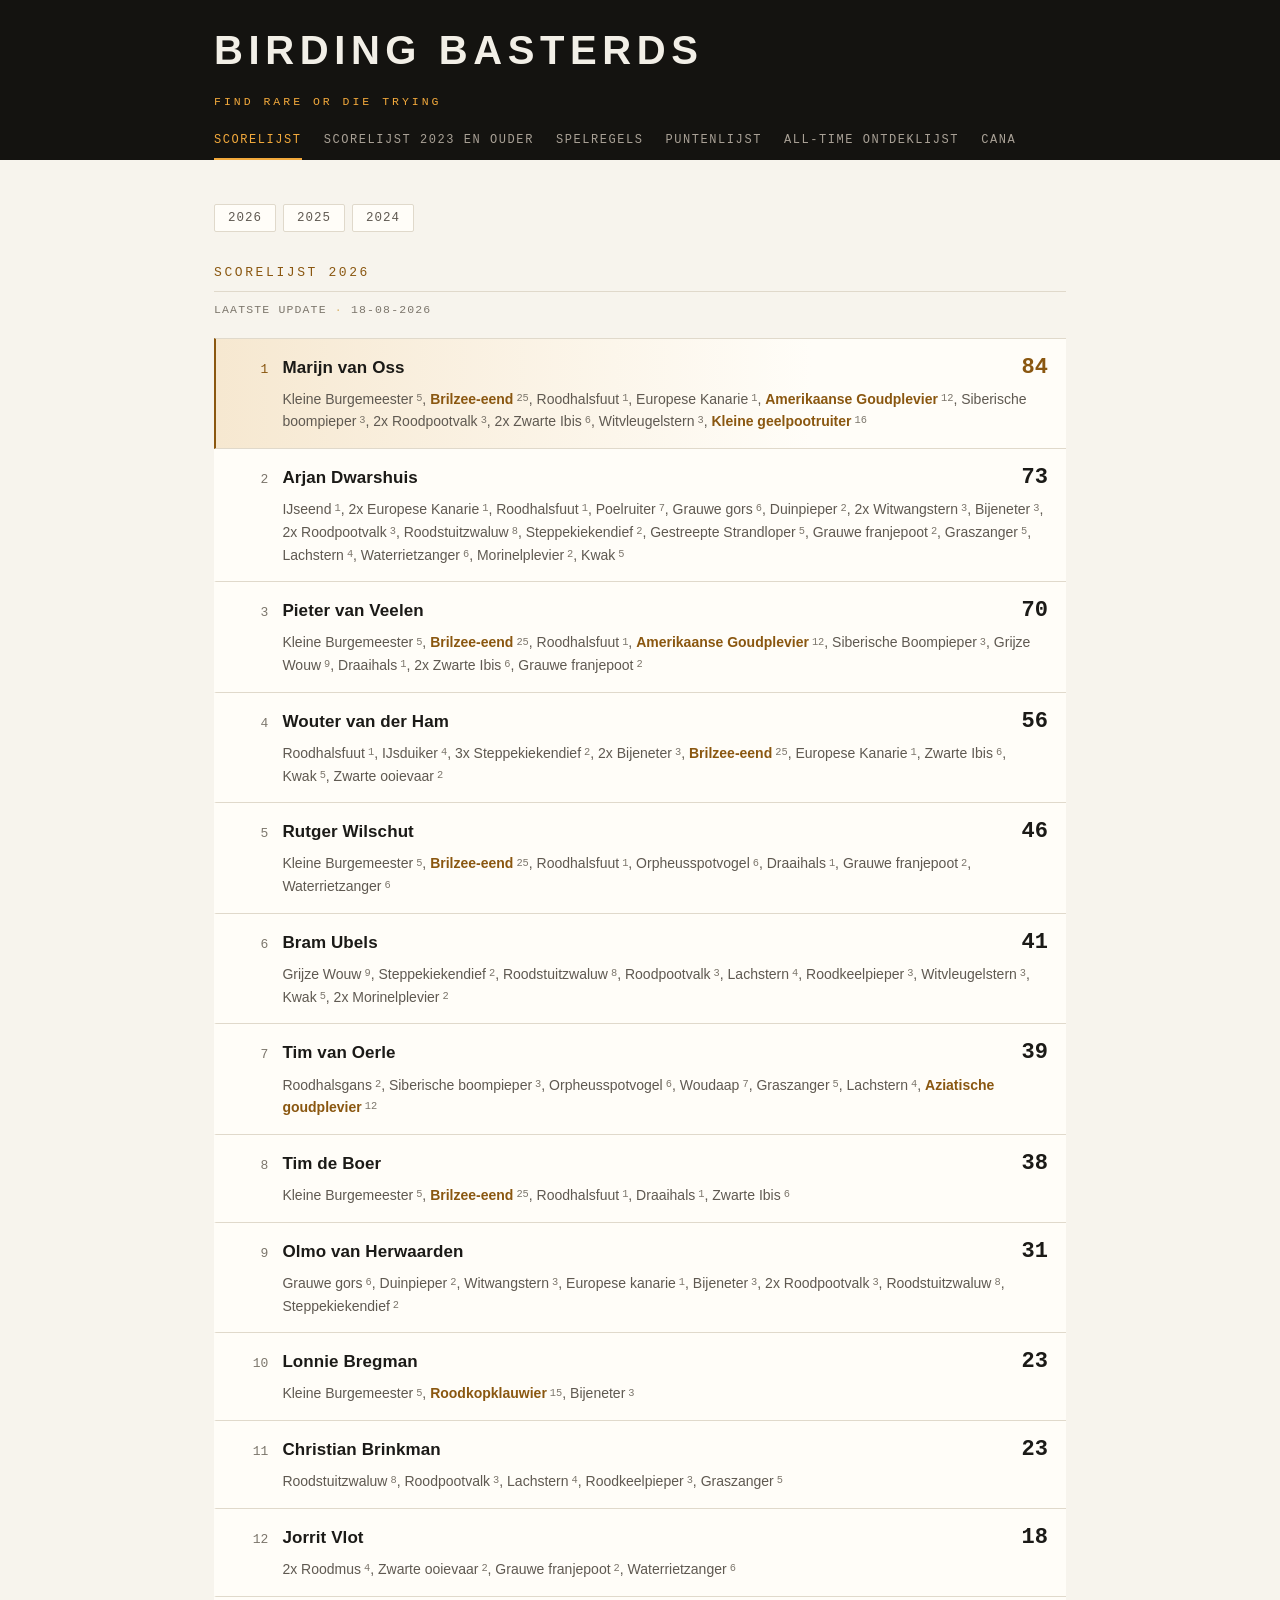
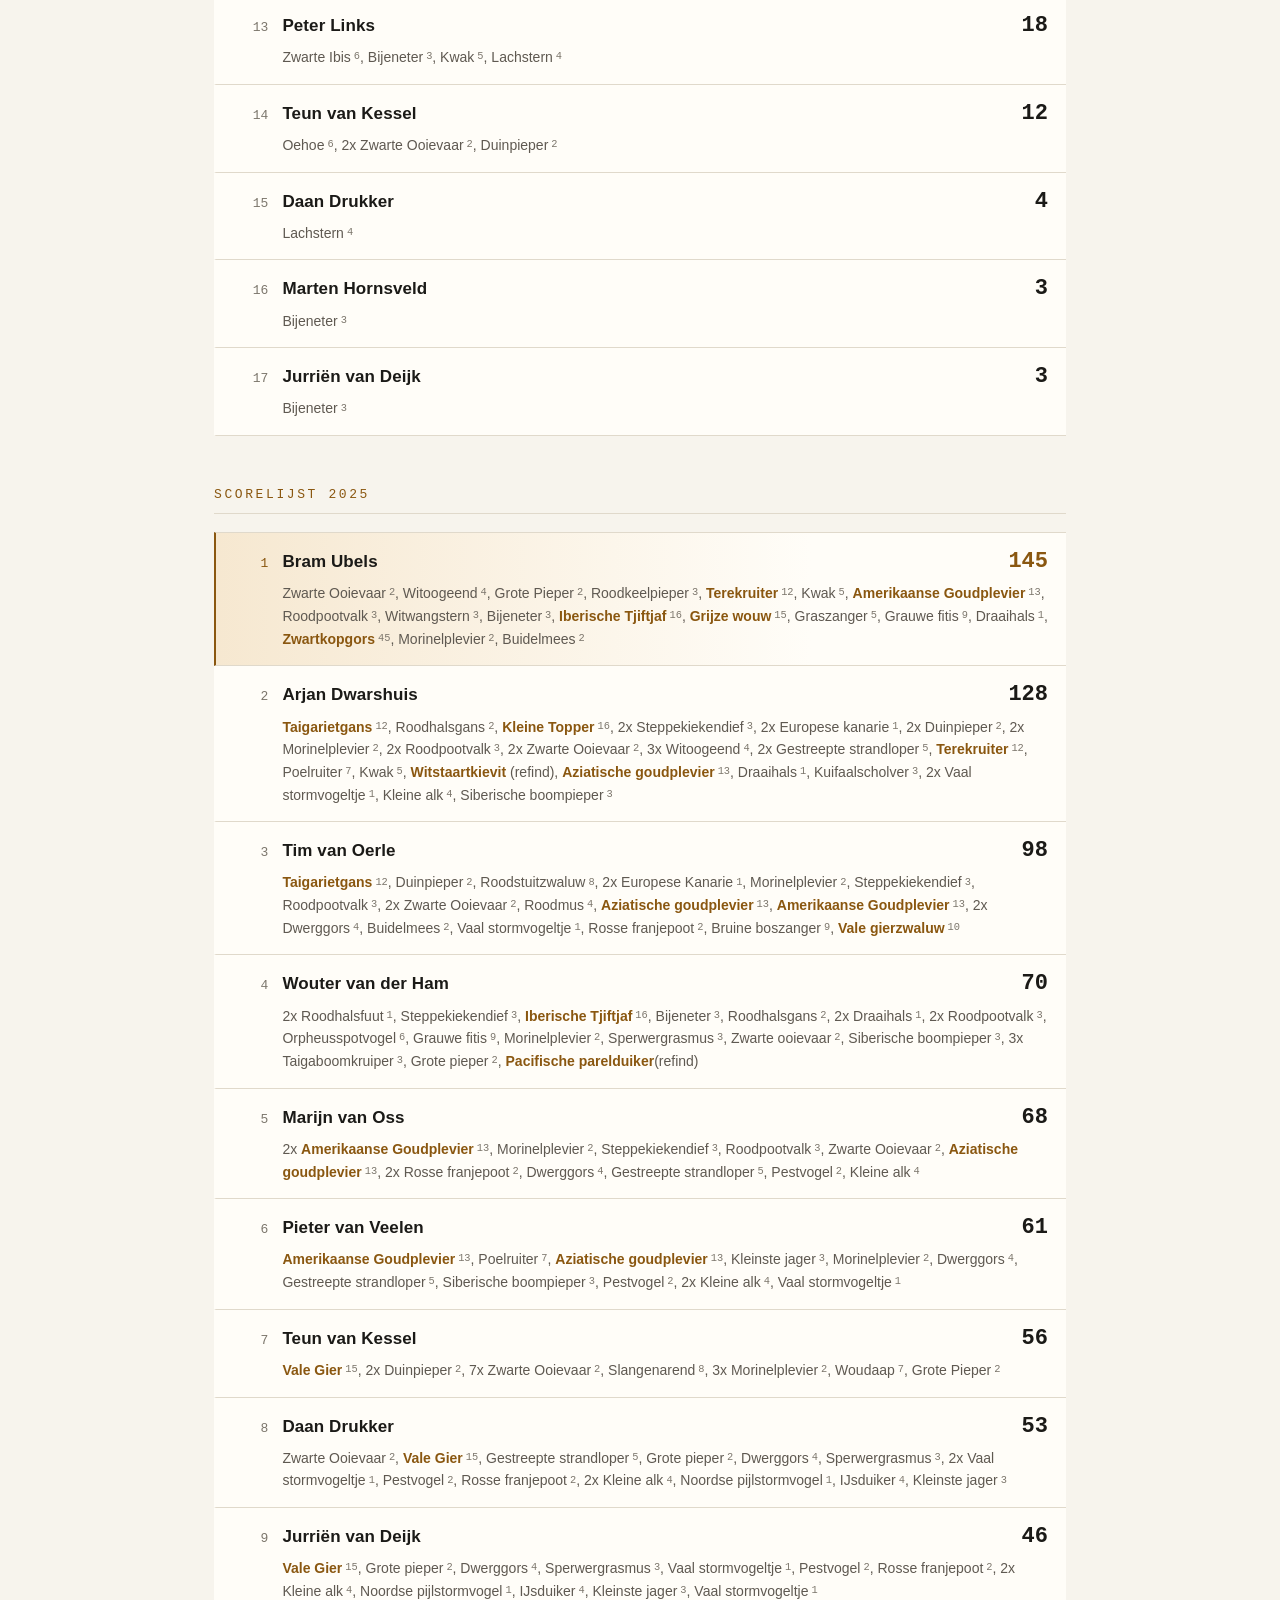
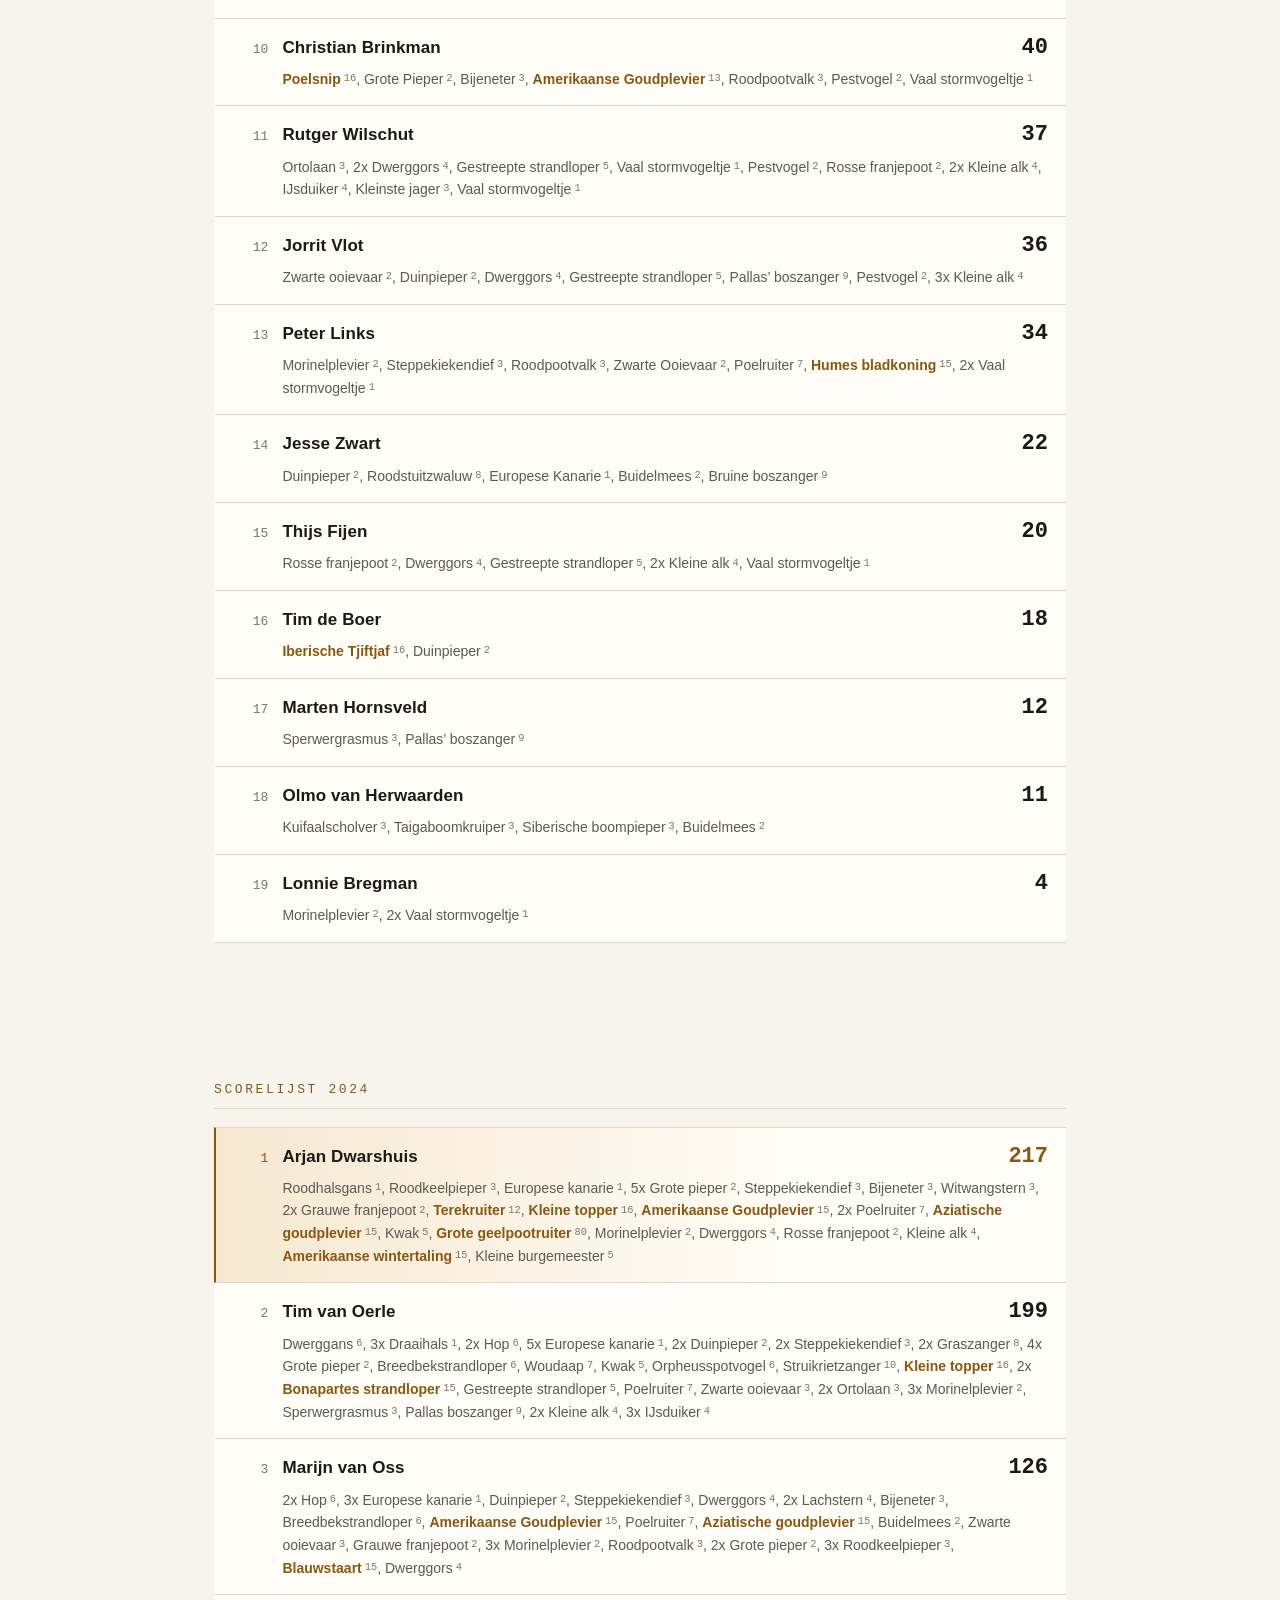
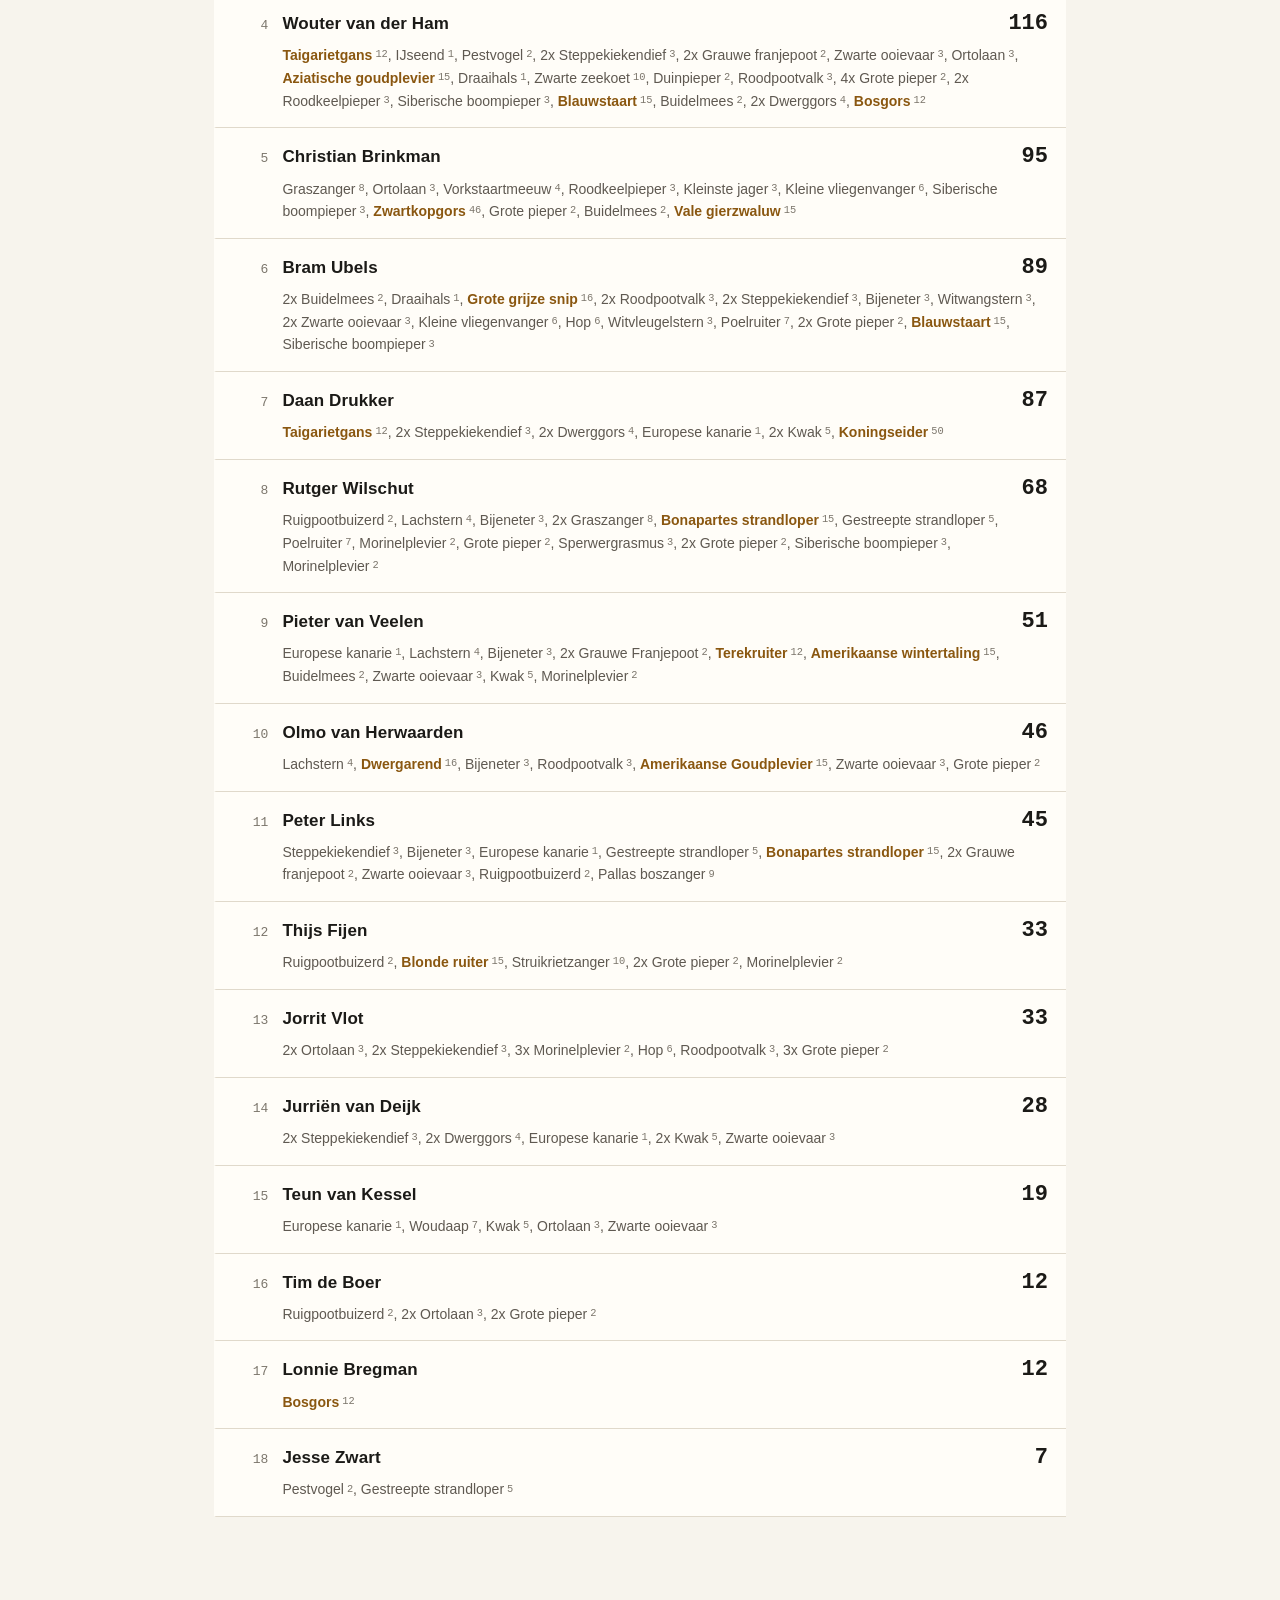
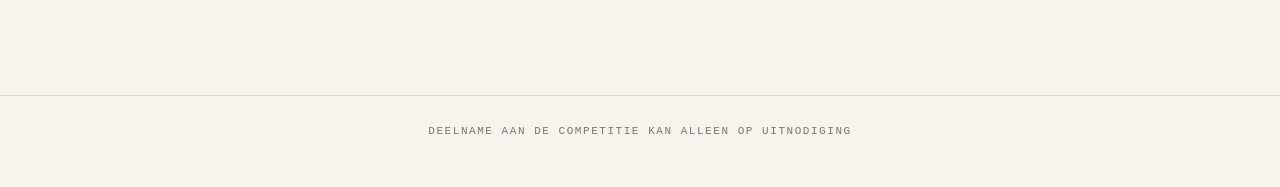
==== commit 1414091d: "Lichtere uitvoering: donkere kop, papieren romp Het scorebord bleef, maar de pagina zelf stond te vo" ====
--- a/docs/index.html
+++ b/docs/index.html
@@ -5,21 +5,22 @@
 <meta name="viewport" content="width=device-width, initial-scale=1">
 <title>Birding Basterds</title>
 <meta name="description" content="Scorelijst 2026 Laatste update 18-08-2026 1 Marijn van Oss 84 Kleine Burgemeester 5 , Brilzee-eend 25 , Roodhalsfuut 1 , Europese Kanarie 1 , Amerikaans...">
-<meta name="color-scheme" content="dark">
-<meta name="theme-color" content="#0E0D0C">
-<link rel="stylesheet" href="assets/style.css?v=6df13ece">
+<meta name="color-scheme" content="light">
+<meta name="theme-color" content="#141310">
+<link rel="stylesheet" href="assets/style.css?v=0a572c71">
 <link rel="icon" href="data:image/svg+xml,<svg xmlns='http://www.w3.org/2000/svg' viewBox='0 0 100 100'><text y='.9em' font-size='90'>&#129413;</text></svg>">
 </head>
 <body data-page="index">
 <!--
 THESIS: een zelfontdekcompetitie is een ranglijst, dus de stand is de pagina en niet
 een alinea met namen erin. Geen blogthema, geen kaartjesraster.
-OWN-WORLD: bijna zwart, amber als enige accent, monospace voor alle cijfers en labels,
-schreefloos voor namen en lopende tekst. Rijen met een dunne lijn ertussen, de leider
-met een amberen rand. Vlak, geen schaduw, geen glans.
+OWN-WORLD: donkere kopband met het woordmerk, daaronder papierwit met oker als enige
+accent, monospace voor alle cijfers en labels, schreefloos voor namen en lopende tekst.
+Rijen als lichte kaarten met een haarlijn ertussen, de leider met een okeren rand.
+Vlak, geen schaduw, geen glans.
 STORY: de bezoeker ziet in een oogopslag wie er bovenaan staat en waarmee, en kan van
 daaruit terug in de tijd of door naar de spelregels.
-FIRST VIEWPORT: naam van de club groot en gesperd, motto eronder in amber, tabbalk,
+FIRST VIEWPORT: naam van de club groot en gesperd op zwart, motto eronder in amber, tabbalk,
 dan direct de stand: rangnummer, naam, puntentotaal groot rechts, vondsten eronder.
 FORM: scorebord, door Wouter gekozen uit drie richtingen.
 FINISH: unreviewed and undocumented is unfinished; this build ends with the finish review, the verdict, and DESIGN.md
--- a/docs/assets/style.css
+++ b/docs/assets/style.css
@@ -1,17 +1,19 @@
 /* Birding Basterds - scorebord */
 
 :root{
-  --bg:#0E0D0C;
-  --row:#16151300;
-  --slab:#161513;
-  --slab-2:#1B1A17;
-  --line:#2A2723;
-  --text:#EBE6DB;
-  --dim:#A29A8E;
-  --dimmer:#8B8479;
-  --amber:#F2A93C;
-  --amber-soft:#F8CE85;
-  --amber-deep:#7E5A1B;
+  --bg:#F7F4ED;              /* papier */
+  --slab:#FFFDF8;            /* rijen en tabellen */
+  --slab-2:#F0EBE0;          /* koprij */
+  --line:#E0D9CB;
+  --text:#1B1A17;
+  --dim:#5F5951;
+  --dimmer:#7C766C;
+  --amber:#8A5710;           /* accent op licht: oker */
+  --amber-soft:#7A4E0E;
+  --amber-deep:#D9B36A;
+  --kop:#141310;             /* de donkere band bovenaan */
+  --kop-text:#F2EFE7;
+  --kop-amber:#F2A93C;
   --mono:ui-monospace,"SF Mono",SFMono-Regular,Menlo,Consolas,"Liberation Mono",monospace;
   --sans:-apple-system,BlinkMacSystemFont,"Segoe UI",Roboto,Helvetica,Arial,sans-serif;
 }
@@ -30,8 +32,8 @@
 /* ------------------------------------------------------------ kop */
 
 .site{
-  border-bottom:1px solid var(--line);
-  background:linear-gradient(180deg,#131210 0%,var(--bg) 100%);
+  background:var(--kop);
+  color:var(--kop-text);
 }
 .site__inner{max-width:56rem;margin:0 auto;padding:30px 22px 0}
 .brand{display:block;text-decoration:none;color:inherit}
@@ -39,13 +41,13 @@
   display:block;
   font:700 clamp(26px,5.2vw,40px)/1 var(--sans);
   letter-spacing:.14em;text-transform:uppercase;
-  color:var(--text);
+  color:var(--kop-text);
 }
 .brand__motto{
   display:block;margin-top:12px;
   font:500 11.5px/1 var(--mono);
   letter-spacing:.26em;text-transform:uppercase;
-  color:var(--amber);
+  color:var(--kop-amber);
 }
 .nav{display:flex;flex-wrap:wrap;gap:0 22px;margin-top:26px}
 .nav a{
@@ -57,8 +59,9 @@
   border-bottom:2px solid transparent;
   transition:color .15s ease;
 }
-.nav a:hover{color:var(--text)}
-.nav a[aria-current="page"]{color:var(--amber);border-bottom-color:var(--amber)}
+.nav a{color:#A9A196}
+.nav a:hover{color:var(--kop-text)}
+.nav a[aria-current="page"]{color:var(--kop-amber);border-bottom-color:var(--kop-amber)}
 
 /* ------------------------------------------------------------ romp */
 
@@ -102,7 +105,7 @@
   background:var(--slab);
   transition:color .15s ease,border-color .15s ease;
 }
-.years a:hover{color:var(--amber);border-color:var(--amber-deep)}
+.years a:hover{color:var(--amber);border-color:var(--amber)}
 
 /* ------------------------------------------------------------ scorebord */
 
@@ -116,7 +119,7 @@
   padding:15px 18px 15px 6px;
   border-bottom:1px solid var(--line);
   border-left:2px solid transparent;
-  background:linear-gradient(90deg,var(--slab) 0%,transparent 78%);
+  background:var(--slab);
 }
 .row:first-child{border-top:1px solid var(--line)}
 .row__pos{
@@ -149,7 +152,7 @@
 }
 .row--leader{
   border-left-color:var(--amber);
-  background:linear-gradient(90deg,rgba(242,169,60,.09) 0%,transparent 72%);
+  background:linear-gradient(90deg,rgba(242,169,60,.16) 0%,var(--slab) 70%);
 }
 .row--leader .row__pos,
 .row--leader .row__score{color:var(--amber)}
@@ -164,8 +167,9 @@
   padding:12px 14px;background:var(--slab-2);
   border-bottom:1px solid var(--line);
 }
-td{padding:9px 14px;border-bottom:1px solid rgba(42,39,35,.6);vertical-align:top}
+td{padding:9px 14px;border-bottom:1px solid var(--line);vertical-align:top}
 tbody tr:nth-child(odd){background:var(--slab)}
+tbody tr:nth-child(even){background:var(--bg)}
 tbody tr:last-child td{border-bottom:0}
 
 body[data-page="puntenlijst"] td:nth-child(2){
@@ -182,7 +186,7 @@
 .formule{
   display:inline-block;
   margin:0 0 20px;padding:11px 16px;
-  background:var(--slab);border-left:2px solid var(--amber);
+  background:var(--slab-2);border-left:2px solid var(--amber);
   font:500 13.5px/1.5 var(--mono);color:var(--text);
 }
 body[data-page="cana"] td:nth-child(2){color:var(--dim);font-style:italic}
@@ -209,6 +213,8 @@
   display:flex;gap:14px;align-items:baseline;
   padding:11px 16px;margin-bottom:4px;
   background:var(--slab);border-left:2px solid var(--amber-deep);
+  border-top:1px solid var(--line);border-right:1px solid var(--line);
+  border-bottom:1px solid var(--line);
 }
 ul.punten li strong{
   flex:0 0 6.6rem;
